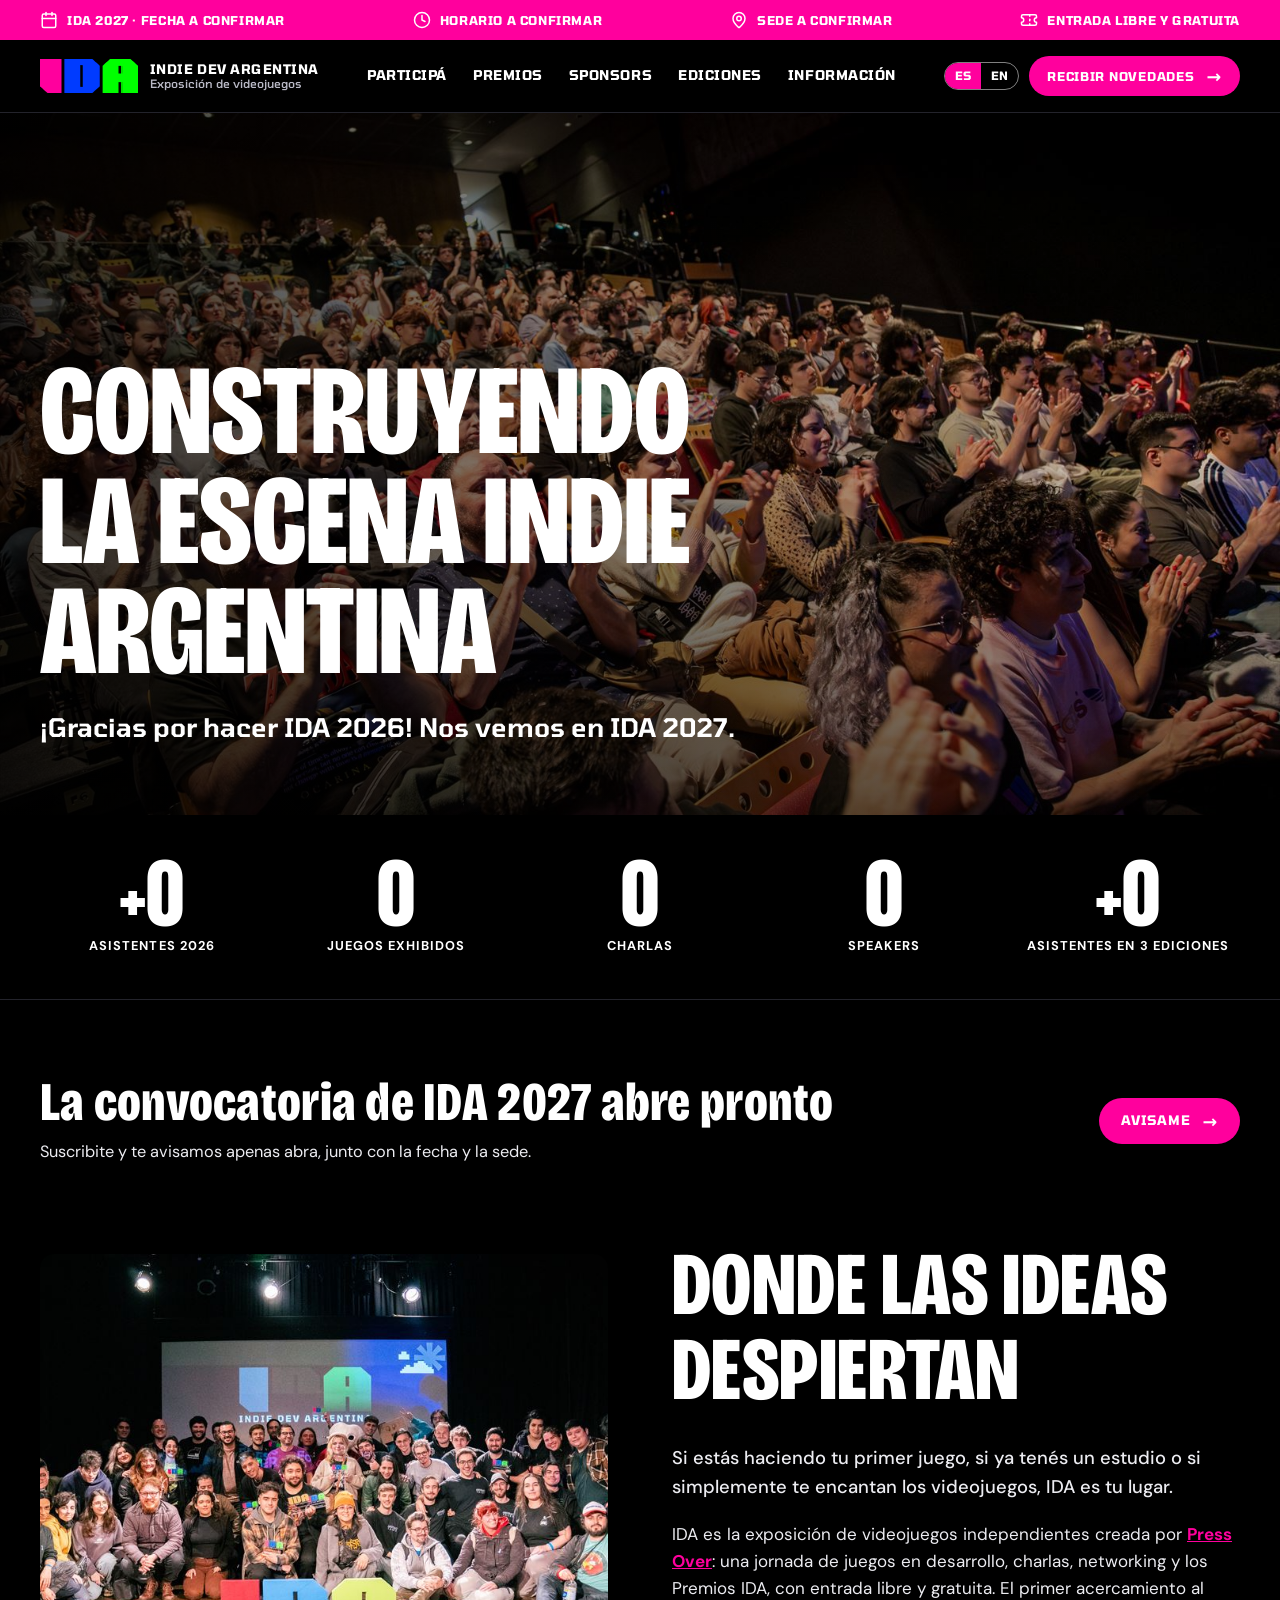
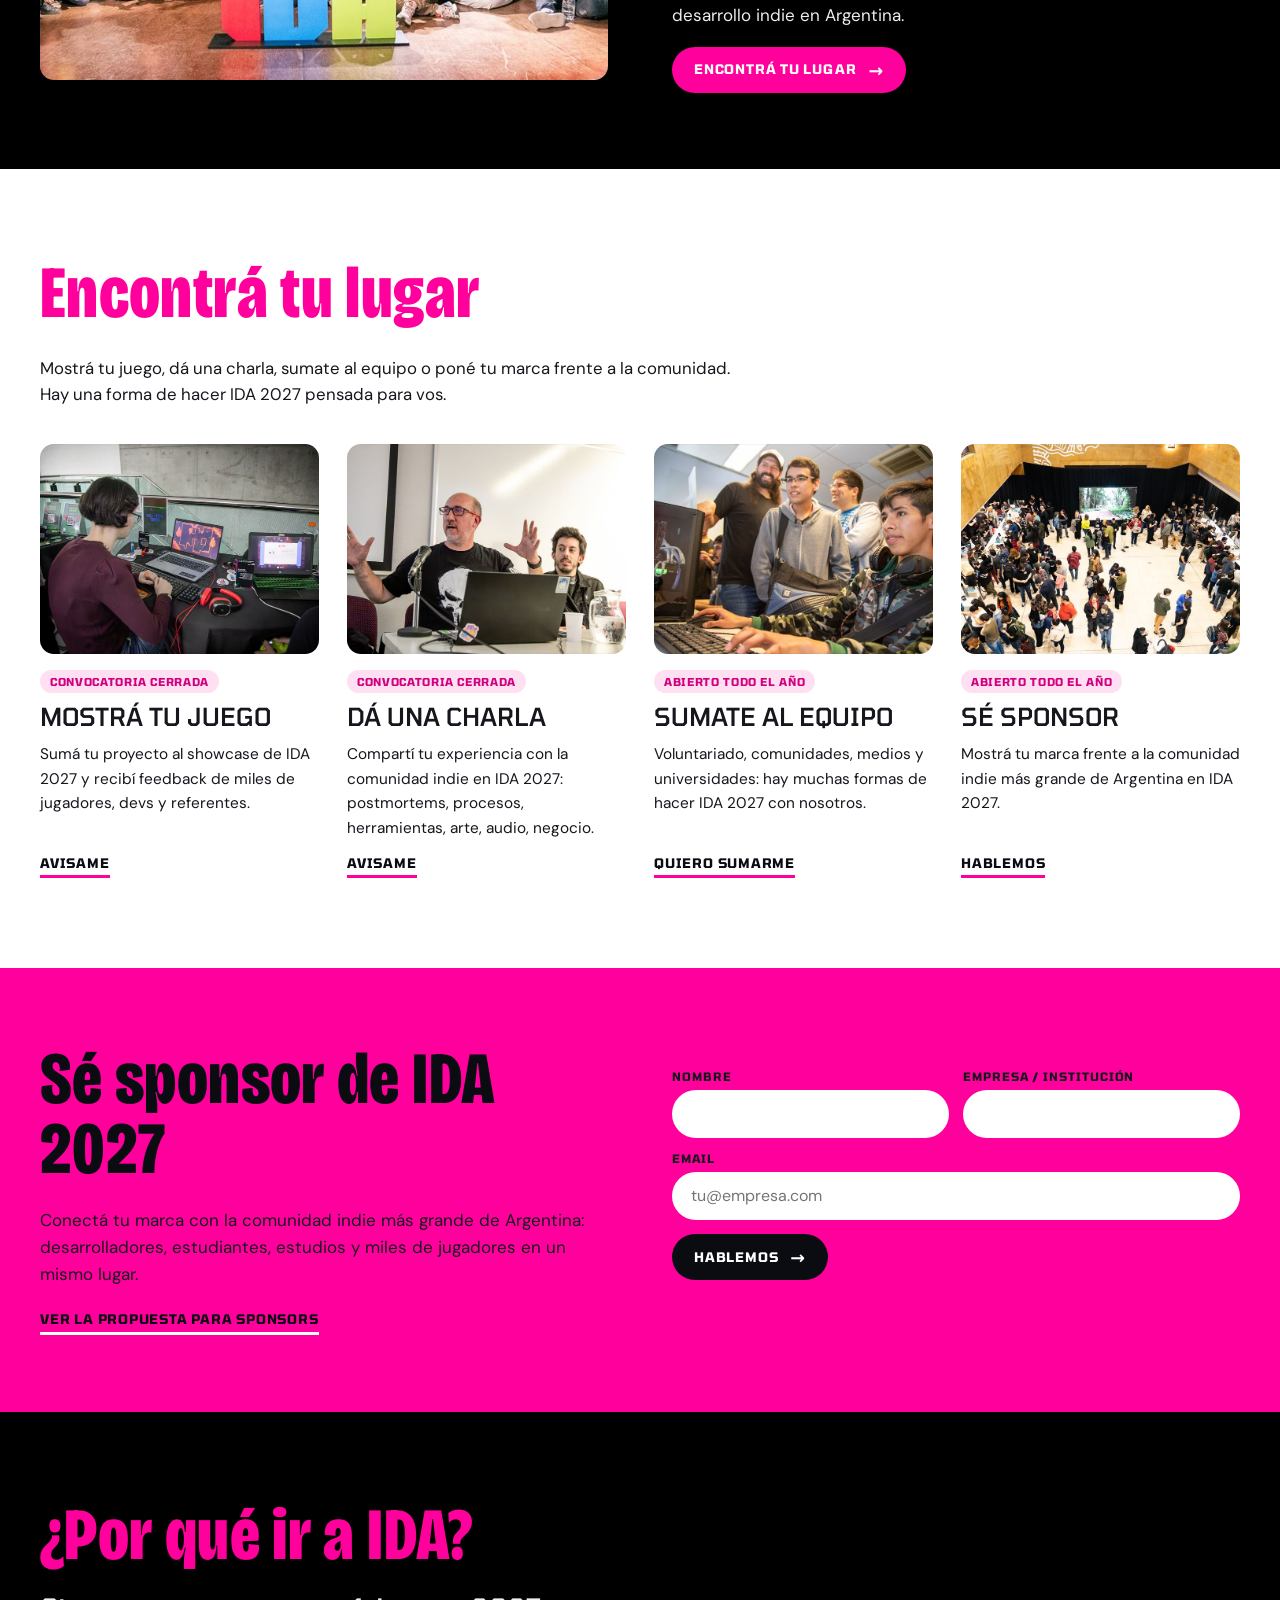
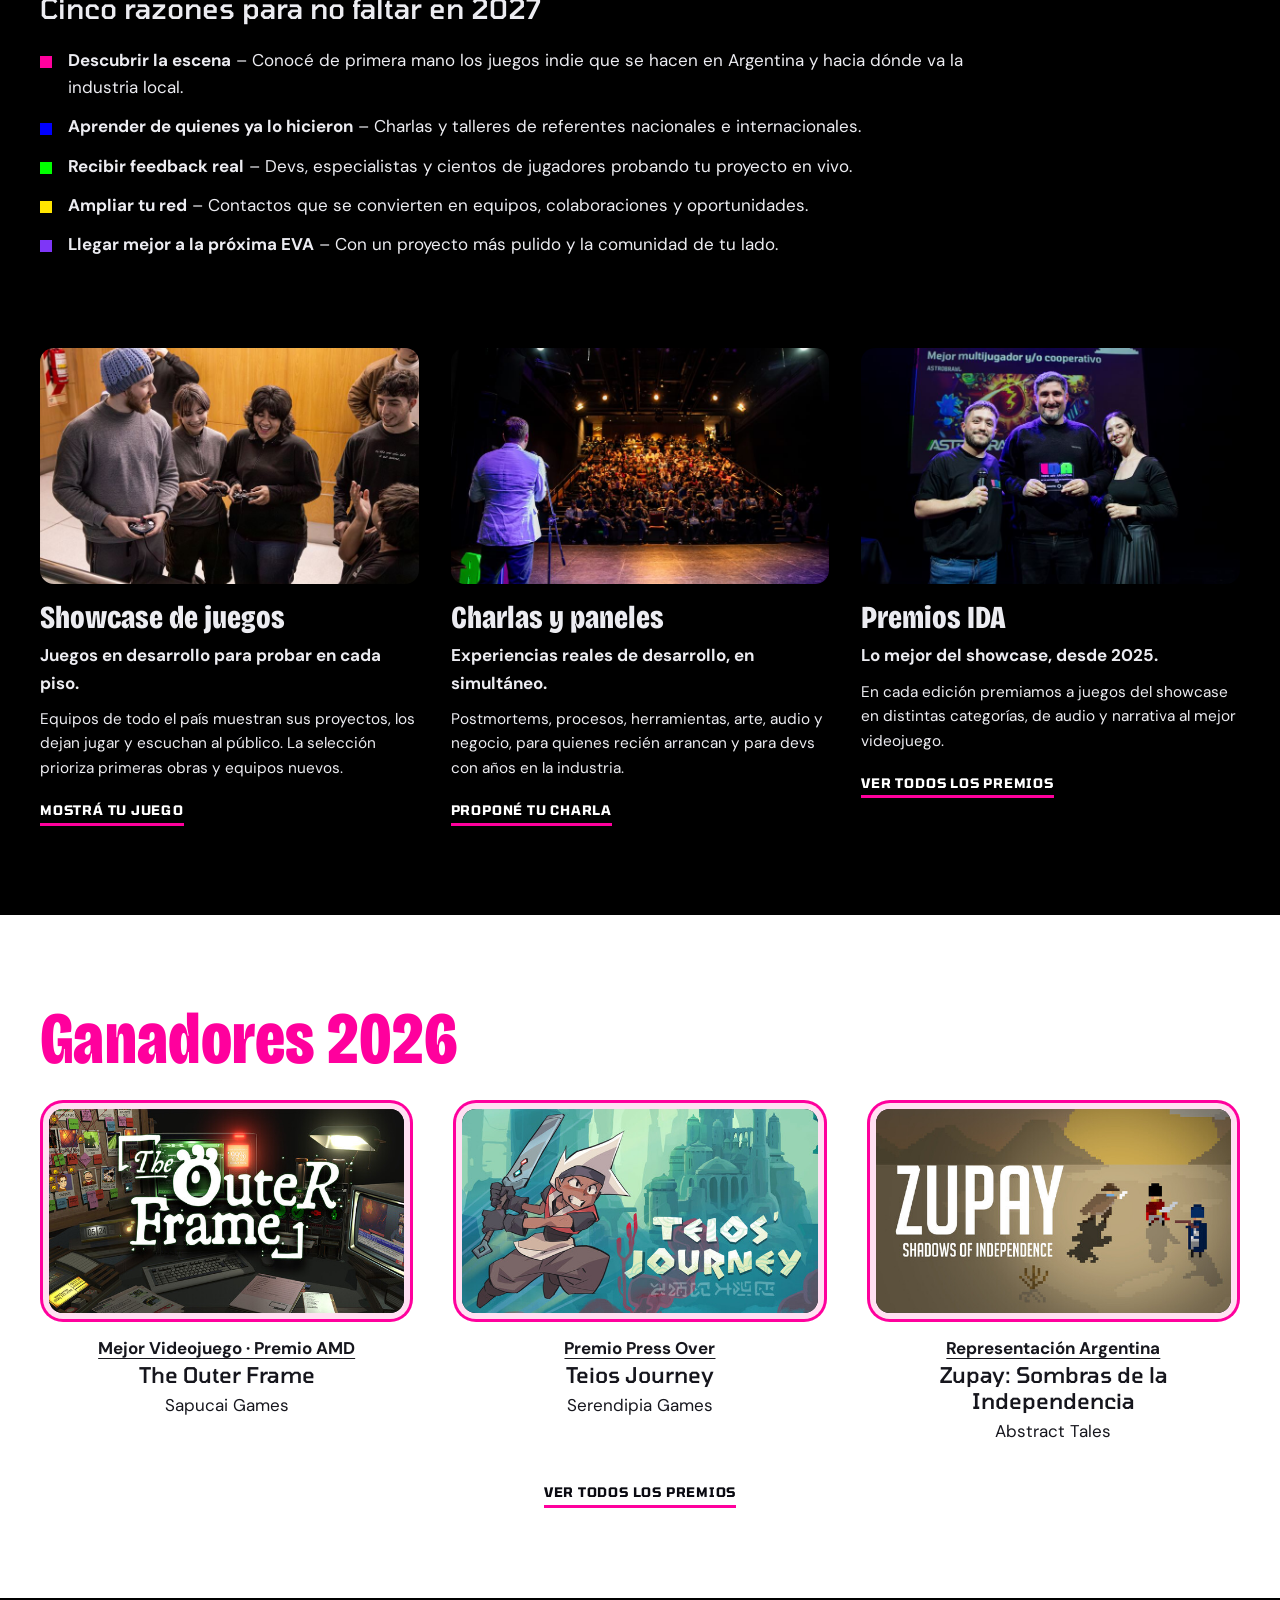
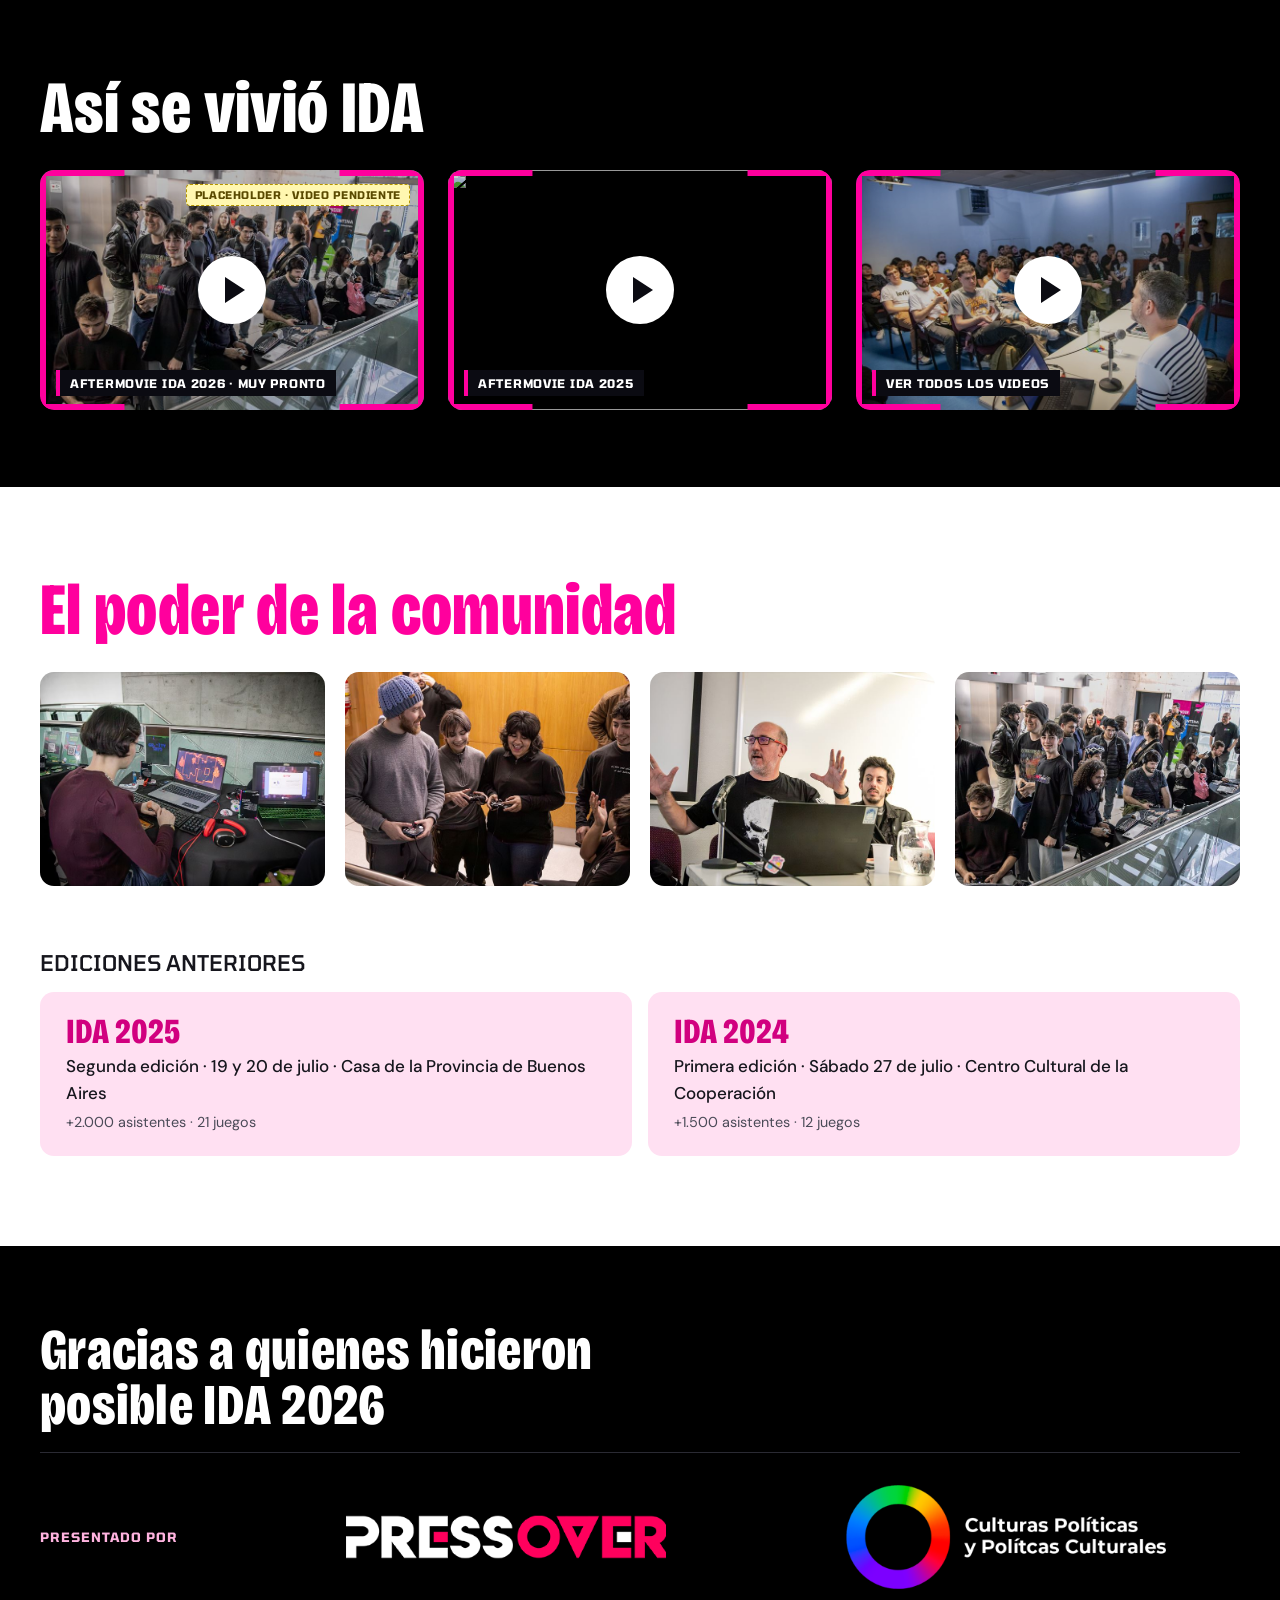
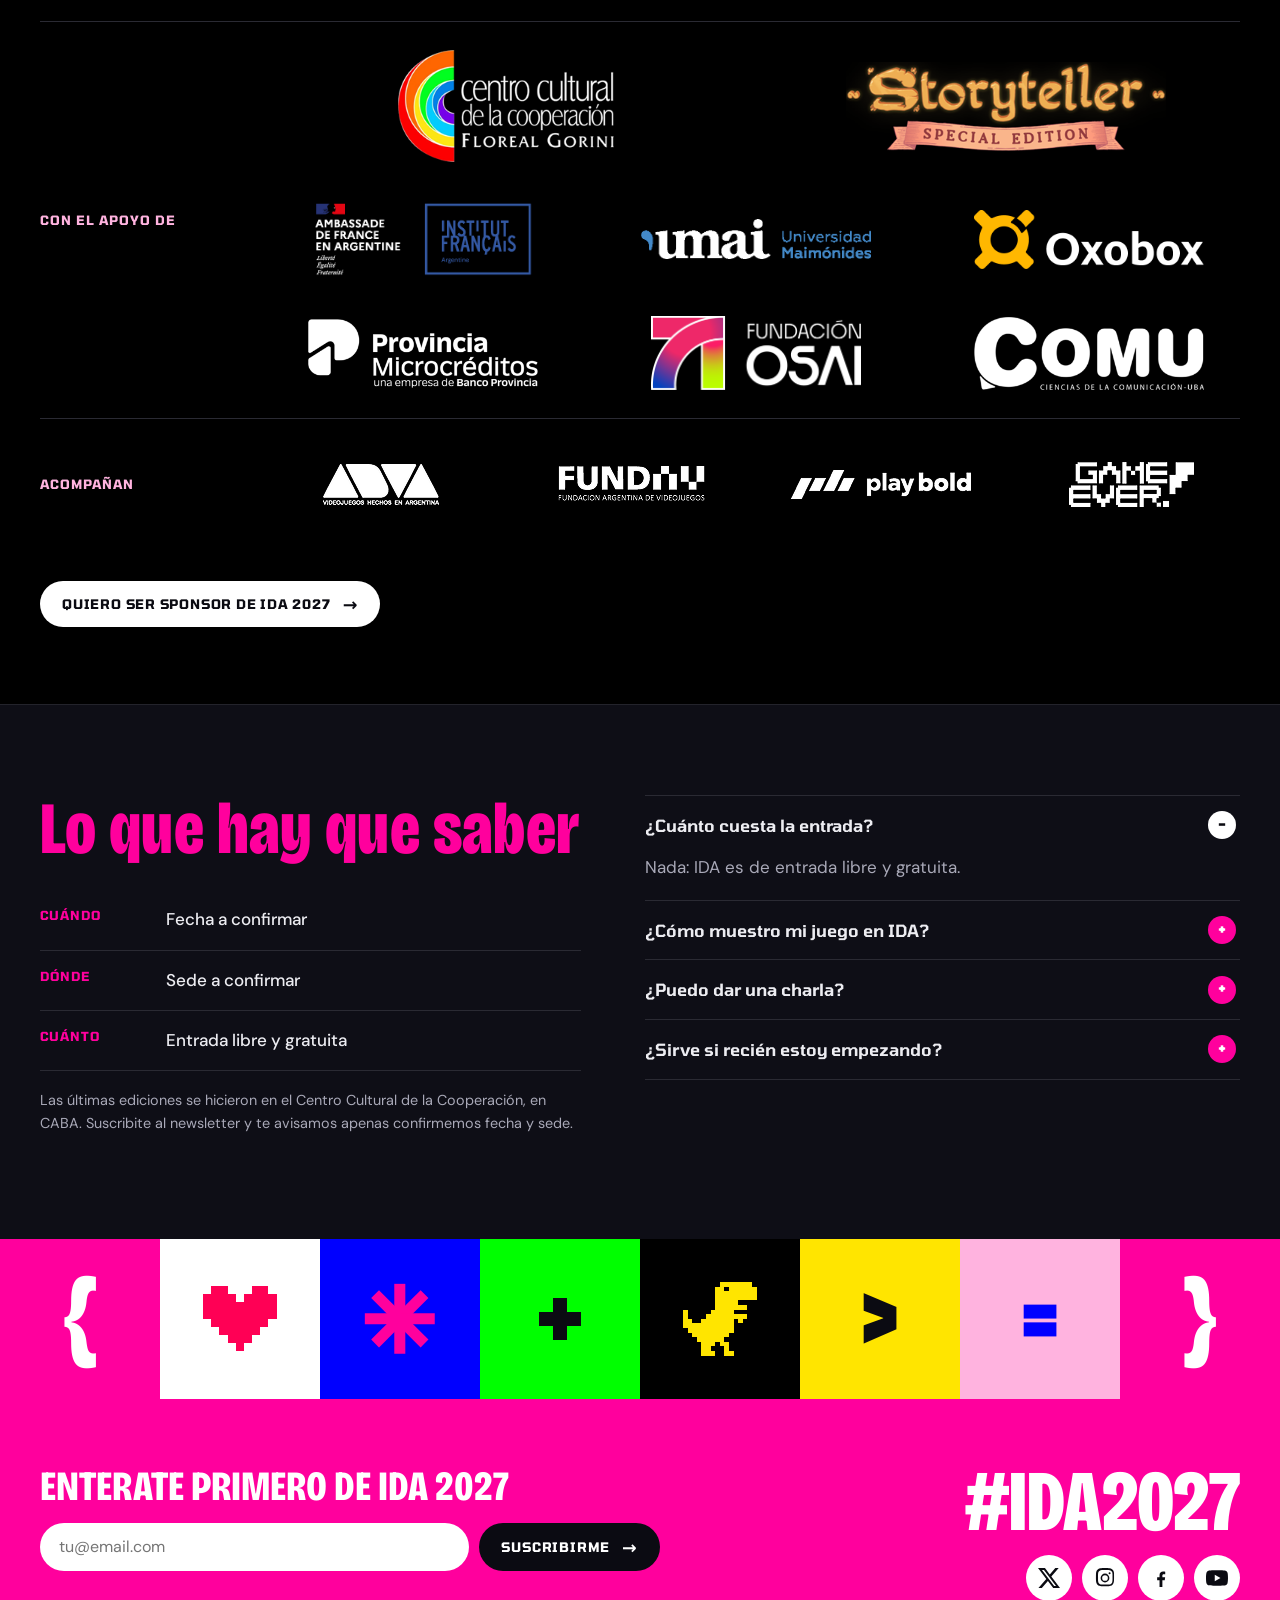
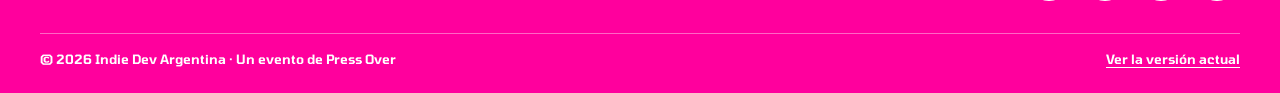
==== v2/index.html @ 5bdff00e "Vista previa de la web de IDA (dist/) para GitHub Pages Co-Authored-By: Claude Opus 5.5 <noreply@ant" ====
<!doctype html>
<html lang="es-AR">
<head>
  <meta charset="utf-8">
  <meta name="viewport" content="width=device-width, initial-scale=1">
  <title>IDA · Indie Dev Argentina · Versión 2</title>
  <meta name="robots" content="noindex">
  <meta name="theme-color" content="#ff009d">
  <link rel="icon" href="../img/logos/ida.png">
  <link rel="preconnect" href="https://fonts.googleapis.com">
  <link rel="preconnect" href="https://fonts.gstatic.com" crossorigin>
  <link href="https://fonts.googleapis.com/css2?family=Bricolage+Grotesque:opsz,wdth,wght@12..96,75..100,700..800&family=Anton&family=Tomorrow:wght@500;600;700&family=DM+Sans:ital,opsz,wght@0,9..40,400;0,9..40,500;0,9..40,700;1,9..40,400&display=swap" rel="stylesheet">
  <link rel="stylesheet" href="v2.css">
</head>
<body data-title-es="IDA · Indie Dev Argentina · Versión 2" data-title-en="IDA · Indie Dev Argentina · Version 2">

<a class="skip" href="#main" data-i18n="skip">Saltar al contenido</a>

<!-- ============ BARRA DE INFO (magenta, como la web original) + MARCA Y NAV (negra) ============ -->
<header class="masthead">
  <div class="infobar">
    <div class="wrap infobar__in" data-render="infobar"></div>
  </div>
  <div class="navbar">
    <div class="wrap navbar__in">
      <a class="brand" href="index.html" aria-label="IDA, inicio">
        <img src="../img/logos/ida.png" alt="IDA" width="95" height="33">
        <span>Indie Dev Argentina<small data-i18n="brand.sub">Exposición de videojuegos</small></span>
      </a>
      <nav class="nav" id="nav" aria-label="Principal">
        <a href="#participa" data-i18n="nav.participa">Participá</a>
        <a href="#premios" data-i18n="nav.premios">Premios</a>
        <a href="#sponsors" data-i18n="nav.sponsors">Sponsors</a>
        <a href="../ediciones.html" data-i18n="nav.ediciones">Ediciones</a>
        <a href="#info" data-i18n="nav.info">Información</a>
      </nav>
      <div class="navbar__tools">
        <div class="lang" role="group" aria-label="Idioma"><button type="button" data-lang="es">ES</button><button type="button" data-lang="en">EN</button></div>
        <a class="pill hide-sm" href="#newsletter" data-i18n="nav.news">Recibir novedades</a>
        <button class="burger" type="button" aria-expanded="false" aria-controls="nav" data-i18n-attr="aria-label:nav.menu" aria-label="Menú"><span></span></button>
      </div>
    </div>
  </div>
</header>

<main id="main">

  <!-- ============ HERO: foto a sangre + titular gigante ============ -->
  <section class="hero" id="inicio">
    <img class="hero__bg" src="../img/photos/g26-01.jpg" srcset="../img/photos/g26-01-800.jpg 800w, ../img/photos/g26-01.jpg 1600w" sizes="100vw" alt="" fetchpriority="high">
    <div class="wrap hero__in">
      <h1 data-i18n="hero.title">Construyendo<br>la escena indie<br>argentina</h1>
      <p class="hero__date" data-i18n="hero.thanks">¡Gracias por hacer IDA <span data-render="year"></span>! Nos vemos en IDA <span data-render="nextYear"></span>.</p>
    </div>
  </section>

  <!-- ============ NÚMEROS (banda azul) ============ -->
  <section class="statband" aria-label="IDA en números" data-i18n-attr="aria-label:stats.label">
    <div class="wrap" data-render="stats"></div>
  </section>

  <!-- ============ ANUNCIO (banda rosa) ============ -->
  <section class="band dark">
    <div class="wrap announce" data-render="announce"></div>
  </section>

  <!-- ============ DONDE LAS IDEAS DESPIERTAN ============ -->
  <section class="band dark band--flush" id="acerca">
    <div class="wrap split">
      <img class="split__img" src="../img/photos/group-960.jpg" srcset="../img/photos/group-960.jpg 960w, ../img/photos/group.jpg 1920w" sizes="(max-width: 860px) 100vw, 45vw" alt="Foto grupal de la comunidad de IDA sobre el escenario, con las letras gigantes de IDA" data-i18n-attr="alt:about.alt" loading="lazy" width="960" height="538">
      <div>
        <h2 class="display display--ink" data-i18n="about.title">Donde las ideas despiertan</h2>
        <p class="lead" data-i18n="about.lead">Si estás haciendo tu primer juego, si ya tenés un estudio o si simplemente te encantan los videojuegos, IDA es tu lugar.</p>
        <p data-i18n="about.text">IDA es la exposición de videojuegos independientes creada por <a href="https://pressover.news/" target="_blank" rel="noopener">Press Over</a>: una jornada de juegos en desarrollo, charlas, networking y los Premios IDA, con entrada libre y gratuita. El primer acercamiento al desarrollo indie en Argentina.</p>
        <a class="pill" href="#participa" data-i18n="about.cta">Encontrá tu lugar</a>
      </div>
    </div>
  </section>

  <!-- ============ ENCONTRÁ TU LUGAR (4 caminos) ============ -->
  <section class="section" id="participa">
    <div class="wrap">
      <h2 class="display" data-i18n="paths.title">Encontrá tu lugar</h2>
      <p class="intro" data-i18n="paths.lead">Mostrá tu juego, dá una charla, sumate al equipo o poné tu marca frente a la comunidad. Hay una forma de hacer IDA <span data-render="nextYear"></span> pensada para vos.</p>
      <div data-render="paths"></div>
    </div>
  </section>

  <!-- ============ CTA SPONSOR (banda rosa con form) ============ -->
  <section class="band band--mag" id="ser-sponsor">
    <div class="wrap cta-band">
      <div>
        <h2 class="display display--ink" data-i18n="sp.cta.title">Sé sponsor de IDA <span data-render="nextYear"></span></h2>
        <p data-i18n="sp.cta.text">Conectá tu marca con la comunidad indie más grande de Argentina: desarrolladores, estudiantes, estudios y miles de jugadores en un mismo lugar.</p>
        <a class="u-link" href="../sponsors.html" data-i18n="sp.cta.more">Ver la propuesta para sponsors</a>
      </div>
      <form class="form" data-form="sponsor" novalidate>
        <input class="hp" type="text" name="_gotcha" tabindex="-1" autocomplete="off" aria-hidden="true">
        <div class="form-row">
          <div class="field"><label for="sp-name" data-i18n="f.name">Nombre</label><input class="input" id="sp-name" name="nombre" required autocomplete="name"></div>
          <div class="field"><label for="sp-company" data-i18n="f.company">Empresa / institución</label><input class="input" id="sp-company" name="empresa" required autocomplete="organization"></div>
        </div>
        <div class="field"><label for="sp-email">Email</label><input class="input" id="sp-email" type="email" name="email" required autocomplete="email" placeholder="tu@empresa.com"></div>
        <button class="pill pill--dark" type="submit" data-i18n="sp.cta.btn">Hablemos</button>
        <p class="form-status" role="status"></p>
      </form>
    </div>
  </section>

  <!-- ============ POR QUÉ IR (lista, como "Topics") ============ -->
  <section class="section dark">
    <div class="wrap">
      <h2 class="display" data-i18n="why.title">¿Por qué ir a IDA?</h2>
      <p class="sub" data-i18n="why.sub">Cinco razones para no faltar en <span data-render="nextYear"></span></p>
      <ul class="topics">
        <li data-i18n="why.1"><b>Descubrir la escena</b> – Conocé de primera mano los juegos indie que se hacen en Argentina y hacia dónde va la industria local.</li>
        <li data-i18n="why.2"><b>Aprender de quienes ya lo hicieron</b> – Charlas y talleres de referentes nacionales e internacionales.</li>
        <li data-i18n="why.3"><b>Recibir feedback real</b> – Devs, especialistas y cientos de jugadores probando tu proyecto en vivo.</li>
        <li data-i18n="why.4"><b>Ampliar tu red</b> – Contactos que se convierten en equipos, colaboraciones y oportunidades.</li>
        <li data-i18n="why.5"><b>Llegar mejor a la próxima EVA</b> – Con un proyecto más pulido y la comunidad de tu lado.</li>
      </ul>
    </div>
  </section>

  <!-- ============ LA EXPERIENCIA (3 columnas) ============ -->
  <section class="section section--top0 dark">
    <div class="wrap features">
      <article class="feature">
        <img src="../img/photos/g26-03-800.jpg" alt="" loading="lazy" width="800" height="533">
        <h3 data-i18n="ft.1.title">Showcase de juegos</h3>
        <p class="feature__sub" data-i18n="ft.1.sub">Juegos en desarrollo para probar en cada piso.</p>
        <p data-i18n="ft.1.text">Equipos de todo el país muestran sus proyectos, los dejan jugar y escuchan al público. La selección prioriza primeras obras y equipos nuevos.</p>
        <a class="u-link" href="#participa" data-i18n="ft.1.cta">Mostrá tu juego</a>
      </article>
      <article class="feature">
        <img src="../img/photos/g26-06-800.jpg" alt="" loading="lazy" width="800" height="533">
        <h3 data-i18n="ft.2.title">Charlas y paneles</h3>
        <p class="feature__sub" data-i18n="ft.2.sub">Experiencias reales de desarrollo, en simultáneo.</p>
        <p data-i18n="ft.2.text">Postmortems, procesos, herramientas, arte, audio y negocio, para quienes recién arrancan y para devs con años en la industria.</p>
        <a class="u-link" href="#participa" data-i18n="ft.2.cta">Proponé tu charla</a>
      </article>
      <article class="feature">
        <img src="../img/photos/g26-07-800.jpg" alt="" loading="lazy" width="800" height="533">
        <h3 data-i18n="ft.3.title">Premios IDA</h3>
        <p class="feature__sub" data-i18n="ft.3.sub">Lo mejor del showcase, desde 2025.</p>
        <p data-i18n="ft.3.text">En cada edición premiamos a juegos del showcase en distintas categorías, de audio y narrativa al mejor videojuego.</p>
        <a class="u-link" href="../premios.html" data-i18n="ft.3.cta">Ver todos los premios</a>
      </article>
    </div>
  </section>

  <!-- ============ GANADORES (círculos, como "Festival Speakers") ============ -->
  <section class="section" id="premios">
    <div class="wrap">
      <h2 class="display" data-i18n="aw.title">Ganadores <span data-render="year"></span></h2>
      <div data-render="winners"></div>
    </div>
  </section>

  <!-- ============ VIDEOS (banda rosa, como "Why Attend?") ============ -->
  <section class="band dark" id="videos">
    <div class="wrap">
      <h2 class="display display--ink" data-i18n="vid.title">Así se vivió IDA</h2>
      <div data-render="videos"></div>
    </div>
  </section>

  <!-- ============ COMUNIDAD (4 fotos) ============ -->
  <section class="section" id="comunidad">
    <div class="wrap">
      <h2 class="display" data-i18n="com.title">El poder de la comunidad</h2>
      <div data-render="photos"></div>
      <div class="past" data-render="past"></div>
    </div>
  </section>

  <!-- ============ SPONSORS (banda negra) ============ -->
  <section class="band band--dark dark" id="sponsors">
    <div class="wrap">
      <h2 class="display display--white" data-i18n="sp.title">Gracias a quienes hicieron posible IDA <span data-render="year"></span></h2>
      <div data-render="partners"></div>
    </div>
  </section>

  <!-- ============ INFO + FAQ ============ -->
  <section class="section dark dark--ink" id="info">
    <div class="wrap info">
      <div>
        <h2 class="display" data-i18n="info.title">Lo que hay que saber</h2>
        <div data-render="info"></div>
      </div>
      <div class="faq">
        <details open>
          <summary data-i18n="faq.1.q">¿Cuánto cuesta la entrada?</summary>
          <p data-i18n="faq.1.a">Nada: IDA es de entrada libre y gratuita.</p>
        </details>
        <details>
          <summary data-i18n="faq.2.q">¿Cómo muestro mi juego en IDA?</summary>
          <p data-i18n="faq.2.a">Con la convocatoria que abrimos antes de cada edición. En la última pedimos una demo jugable, que el equipo traiga su propia notebook y que al menos dos integrantes estén presentes toda la jornada.</p>
        </details>
        <details>
          <summary data-i18n="faq.3.q">¿Puedo dar una charla?</summary>
          <p data-i18n="faq.3.a">¡Sí! Suscribite al newsletter y te avisamos cuando abra la convocatoria de charlas.</p>
        </details>
        <details>
          <summary data-i18n="faq.4.q">¿Sirve si recién estoy empezando?</summary>
          <p data-i18n="faq.4.a">Para eso existe IDA: es un primer acercamiento al desarrollo indie, con charlas para quienes recién arrancan, devs con experiencia y público general.</p>
        </details>
      </div>
    </div>
  </section>

</main>

<!-- ============ FOOTER: mosaico de bloques + hashtag ============ -->
<footer class="foot">
  <div class="tiles" aria-hidden="true">
    <span class="t t--mag">{</span>
    <span class="t t--white"><svg class="px" viewBox="0 0 9 8"><path fill="#ff0055" d="M1 0h2v1H1zM6 0h2v1H6zM0 1h4v1H0zM5 1h4v1H5zM0 2h9v2H0zM1 4h7v1H1zM2 5h5v1H2zM3 6h3v1H3zM4 7h1v1H4z"/></svg></span>
    <span class="t t--blue"><svg viewBox="0 0 24 24"><g fill="#ff009d"><path id="spoke" d="M10.2 .6h3.6v22.8h-3.6z"/><use href="#spoke" transform="rotate(45 12 12)"/><use href="#spoke" transform="rotate(90 12 12)"/><use href="#spoke" transform="rotate(135 12 12)"/></g></svg></span>
    <span class="t t--green"><svg class="px t__sm" viewBox="0 0 3 3"><path fill="#0b0b12" d="M1 0h1v1h1v1H2v1H1V2H0V1h1z"/></svg></span>
    <span class="t t--black"><svg class="px" viewBox="0 0 16 16"><path fill="#ffe500" d="M8 0h7v1H8zM7 1h2v1H7zM10 1h6v1h-6zM7 2h9v2H7zM7 4h5v1H7zM7 5h7v1H7zM0 6h1v3H0zM6 6h5v1H6zM5 7h9v1H5zM1 8h1v1H1zM4 8h7v1H4zM12 8h1v1h-1zM0 9h11v1H0zM1 10h10v1H1zM2 11h8v1H2zM3 12h6v1H3zM4 13h3v1H4zM8 13h2v1H8zM4 14h2v1H4zM9 14h1v1H9zM4 15h3v1H4zM9 15h2v1H9z"/></svg></span>
    <span class="t t--yellow">&gt;</span>
    <span class="t t--pink">=</span>
    <span class="t t--mag">}</span>
  </div>
  <div class="wrap foot__in">
    <div class="foot__news" id="newsletter">
      <h2 data-i18n="foot.news">Enterate primero de IDA <span data-render="nextYear"></span></h2>
      <form class="form" data-form="newsletter" novalidate>
        <div class="form-inline"><label class="sr-only" for="nl-email">Email</label><input class="input" id="nl-email" type="email" name="email" required placeholder="tu@email.com" autocomplete="email">
        <button class="pill pill--dark" type="submit" data-i18n="foot.news.btn">Suscribirme</button></div>
        <p class="form-status" role="status"></p>
      </form>
    </div>
    <div class="foot__tag">
      <p class="hashtag">#IDA<span data-render="nextYear"></span></p>
      <div data-render="socials"></div>
    </div>
  </div>
  <div class="wrap foot__bottom">
    <span>© <span data-render="thisYear"></span> Indie Dev Argentina · <span data-i18n="foot.by">Un evento de Press Over</span></span>
    <a href="../index.html" data-i18n="foot.v1">Ver la versión actual</a>
  </div>
</footer>

<script src="../data/ediciones.js"></script>
<script src="../js/i18n.js"></script>
<script src="i18n.js"></script>
<script src="v2.js"></script>
</body>
</html>
---- v2/v2.css ----
/* ==========================================================================
   IDA · versión 2
   Estructura inspirada en gdconf.com: barra de marca a color, hero con foto a sangre
   y titular gigante, banda de números, bandas planas (mayormente negras, con blanco y magenta),
   botones píldora y footer con mosaico de bloques.
   Colores de IDA: magenta como color principal, azul para los números, negro para sponsors,
   rosa claro (derivado del magenta) para las bandas, verde y amarillo de acento.
   Titulares: Bricolage Grotesque condensada (la fuente de marca de IDA). Números: Anton. Botones y etiquetas: Tomorrow. Texto: DM Sans.
   ========================================================================== */

:root {
  --mag: #ff009d;
  --mag-ink: #d1007f;     /* magenta para texto chico sobre blanco */
  --pink: #ffe0f2;
  --pink-2: #ffb3df;
  --blue: #0000ff;
  --ink: #0b0b12;
  --black: #000;
  --green: #00ff00;
  --yellow: #ffe500;
  --violet: #7e36f7;
  --text: #16161d;
  --muted: #4a4a57;
  --line: #e4e4ea;

  --f-display: 'Bricolage Grotesque', system-ui, sans-serif;
  --f-num: 'Anton', 'Bricolage Grotesque', sans-serif;
  --f-head: 'Tomorrow', system-ui, sans-serif;
  --f-body: 'DM Sans', system-ui, sans-serif;

  --wrap: 1240px;
  --gutter: clamp(16px, 4vw, 40px);
  --brand-h: 40px;
  --nav-h: 72px;
  --radius: 14px;
}

*, *::before, *::after { box-sizing: border-box; }
html { -webkit-text-size-adjust: 100%; }
body { margin: 0; background: #fff; color: var(--text); font: 400 17px/1.6 var(--f-body); -webkit-font-smoothing: antialiased; overflow-x: hidden; }
img { max-width: 100%; height: auto; display: block; }
a { color: inherit; }
h1, h2, h3 { margin: 0; line-height: 1.1; }
p { margin: 0 0 1em; }
ul, dl, dd { margin: 0; padding: 0; list-style: none; }
button, input { font: inherit; color: inherit; }
:focus-visible { outline: 3px solid var(--blue); outline-offset: 3px; }
.sr-only { position: absolute; width: 1px; height: 1px; overflow: hidden; clip: rect(0 0 0 0); white-space: nowrap; }
.hp { position: absolute; left: -9999px; }
[id] { scroll-margin-top: calc(var(--nav-h) + 12px); }
.skip { position: absolute; left: 12px; top: -60px; z-index: 100; background: #fff; color: #000; padding: 10px 16px; border-radius: 999px; font: 700 .85rem var(--f-head); }
.skip:focus { top: 12px; }

.wrap { width: 100%; max-width: calc(var(--wrap) + var(--gutter) * 2); margin: 0 auto; padding: 0 var(--gutter); }
.section { padding: clamp(56px, 7vw, 96px) 0; }
.section--top0 { padding-top: 0; }
.section--line { border-top: 1px solid var(--line); }
.band { padding: clamp(48px, 6vw, 80px) 0; }
.band--flush { padding-top: 0; }
.band--pink { background: var(--pink); }
.band--mag { background: var(--mag); }
.band--mag .u-link { border-bottom-color: #fff; }
.band--mag .u-link:hover { color: #fff; }
.band--mag .input { border-color: transparent; }
.band--dark { background: var(--black); color: #fff; }
/* Secciones oscuras: negro (y "ink" para alternar); dos oscuras seguidas se separan con una línea */
.dark { background: var(--black); color: #ececf1; --muted: #a9a9b8; --line: #2a2a33; }
.dark--ink { background: #0e0e16; }
.statband + .dark, .dark + .dark:not(.band--flush):not(.section--top0) { border-top: 1px solid #23232b; }
.dark .display--ink { color: #fff; }
.dark .u-link { color: #fff; }
.dark .u-link:hover { color: var(--mag); }
.dark .split a:not(.pill) { color: var(--mag); }
.dark .facts dt { color: var(--mag); }
.dark .faq details[open] summary::after { background: #fff; color: var(--ink); }
.dark .winner__pic { box-shadow: 0 0 0 3px var(--mag); }

/* ---------- Tipografía display ---------- */
.display { font: 800 condensed clamp(2.6rem, 6vw, 4.6rem)/.95 var(--f-display); color: var(--mag); letter-spacing: .005em; margin-bottom: .35em; }
.display--ink { color: var(--ink); }
.display--white { color: #fff; }
.intro { max-width: 60ch; font-size: 1.05rem; margin-bottom: 36px; }
.sub { font: 500 clamp(1.3rem, 2.2vw, 1.75rem)/1.2 var(--f-head); margin: -.2em 0 22px; }
.lead { font-size: 1.15rem; font-weight: 500; }
.note { font-size: .9rem; color: var(--muted); margin-top: 18px; }

/* ---------- Botones píldora y links subrayados ---------- */
.pill {
  display: inline-flex; align-items: center; gap: 12px; padding: 12px 22px; min-height: 46px;
  border: 0; border-radius: 999px; background: var(--mag); color: #fff; cursor: pointer;
  font: 700 .82rem/1 var(--f-head); text-transform: uppercase; letter-spacing: .06em; text-decoration: none; white-space: nowrap;
  transition: transform .15s, background-color .15s;
}
.pill::after { content: '→'; font-size: 1.1rem; line-height: 0; transition: transform .15s; }
.pill:hover { background: var(--mag-ink); }
.pill:hover::after { transform: translateX(4px); }
.pill--white { background: #fff; color: var(--ink); }
.pill--white:hover { background: var(--yellow); }
.pill--dark { background: var(--ink); color: #fff; }
.pill--dark:hover { background: var(--blue); }
.u-link {
  display: inline-block; font: 700 .82rem/1.2 var(--f-head); text-transform: uppercase; letter-spacing: .06em;
  text-decoration: none; padding-bottom: 4px; border-bottom: 3px solid var(--mag); color: var(--ink);
}
.u-link:hover { color: var(--mag-ink); }
.band--dark .u-link { color: #fff; }
.ph { display: inline-block; padding: 2px 8px; border: 1px dashed #b39500; background: #fff7b0; color: #5a4a00; font: 700 .66rem/1.5 var(--f-head); text-transform: uppercase; letter-spacing: .06em; border-radius: 4px; }

/* ---------- Barra de info (magenta) + marca y nav (negra) ---------- */
.masthead { position: sticky; top: calc(-1 * var(--brand-h)); z-index: 50; color: #fff; }
.infobar { background: var(--mag); }
.infobar__in { height: var(--brand-h); display: flex; align-items: center; justify-content: space-between; gap: 24px; overflow: hidden; font: 700 .76rem/1.2 var(--f-head); text-transform: uppercase; letter-spacing: .05em; white-space: nowrap; }
.infobar__in > span { display: inline-flex; align-items: center; gap: 9px; min-width: 0; }
.infobar svg { width: 18px; height: 18px; flex: none; fill: none; stroke: currentColor; stroke-width: 2; stroke-linecap: round; stroke-linejoin: round; }
.infobar a { text-decoration: none; }
.infobar a:hover { text-decoration: underline; }
.navbar { background: var(--black); border-bottom: 1px solid #23232b; }
.navbar__in { height: var(--nav-h); display: flex; align-items: center; justify-content: space-between; gap: 20px; }
.brand { display: flex; align-items: center; gap: 12px; text-decoration: none; flex: none; }
.brand img { height: 34px; width: auto; image-rendering: pixelated; }
.brand span { font: 700 .82rem/1.15 var(--f-head); text-transform: uppercase; letter-spacing: .04em; }
.brand small { display: block; font: 500 .72rem/1.2 var(--f-head); text-transform: none; letter-spacing: 0; color: #b9b9c6; }
.nav { display: flex; align-items: center; gap: 2px; }
.nav a { padding: 9px 12px; font: 700 .84rem/1 var(--f-head); text-transform: uppercase; letter-spacing: .04em; text-decoration: none; border-radius: 999px; }
.nav a:hover { color: var(--mag); }
.navbar__tools { display: flex; align-items: center; gap: 10px; }
.navbar__tools .pill { min-height: 40px; padding: 10px 18px; font-size: .76rem; }
.lang { display: flex; border: 1px solid rgba(255, 255, 255, .5); border-radius: 999px; overflow: hidden; }
.lang button { background: none; border: 0; padding: 7px 10px; font: 700 .72rem/1 var(--f-head); cursor: pointer; color: #fff; }
.lang button[aria-pressed="true"] { background: var(--mag); color: #fff; }
.burger { display: none; width: 44px; height: 44px; border: 0; background: none; cursor: pointer; padding: 0; position: relative; color: #fff; }
.burger span, .burger::before, .burger::after { content: ''; position: absolute; left: 11px; right: 11px; height: 2px; background: currentColor; transition: transform .2s, opacity .2s; }
.burger span { top: 21px; } .burger::before { top: 14px; } .burger::after { top: 28px; }
.menu-open .burger span { opacity: 0; }
.menu-open .burger::before { transform: translateY(7px) rotate(45deg); }
.menu-open .burger::after { transform: translateY(-7px) rotate(-45deg); }

/* ---------- Hero ---------- */
.hero { position: relative; min-height: min(78vh, 720px); display: flex; align-items: flex-end; color: #fff; overflow: hidden; background: #000; }
.hero__bg { position: absolute; inset: 0; width: 100%; height: 100%; object-fit: cover; }
.hero::after { content: ''; position: absolute; inset: 0; background: linear-gradient(90deg, rgba(0, 0, 0, .78) 0%, rgba(0, 0, 0, .35) 60%, rgba(0, 0, 0, .1) 100%), linear-gradient(0deg, rgba(0, 0, 0, .5), transparent 50%); }
.hero__in { position: relative; z-index: 1; padding-top: 80px; padding-bottom: clamp(40px, 6vw, 72px); }
.hero h1 { font: 800 condensed clamp(2.6rem, 10vw, 8.6rem)/.86 var(--f-display); text-transform: uppercase; margin-bottom: 24px; }
.hero__date { font: 600 clamp(1.15rem, 2.2vw, 1.6rem)/1.3 var(--f-head); margin: 0; }

/* ---------- Números ---------- */
.statband { background: var(--black); color: #fff; padding: clamp(28px, 4vw, 44px) 0; }
.stats { display: grid; grid-template-columns: repeat(5, minmax(0, 1fr)); gap: 20px; text-align: center; }
.stat b { display: block; font: 400 clamp(2.8rem, 6vw, 4.8rem)/.9 var(--f-num); letter-spacing: .01em; font-variant-numeric: tabular-nums; }
.stat span { display: block; margin-top: 10px; font: 700 .8rem/1.3 var(--f-body); text-transform: uppercase; letter-spacing: .08em; }

/* ---------- Anuncio ---------- */
.announce { display: flex; align-items: center; justify-content: space-between; gap: 20px 40px; flex-wrap: wrap; }
.announce .display { font-size: clamp(2.1rem, 4.4vw, 3.4rem); margin-bottom: .2em; }
.announce p { margin: 0; font-size: 1.02rem; }

/* ---------- Imagen + texto ---------- */
.split { display: grid; grid-template-columns: minmax(0, 1fr) minmax(0, 1fr); gap: clamp(28px, 5vw, 64px); align-items: center; }
.split__img { border-radius: var(--radius); width: 100%; aspect-ratio: 4 / 3; object-fit: cover; }
.split .display { font-size: clamp(3rem, 7vw, 5.6rem); text-transform: uppercase; }
.split a:not(.pill) { color: var(--mag-ink); font-weight: 700; }

/* ---------- 4 caminos ---------- */
.paths { display: grid; grid-template-columns: repeat(4, minmax(0, 1fr)); gap: 28px; }
.path { display: flex; flex-direction: column; align-items: flex-start; }
.path img { border-radius: var(--radius); aspect-ratio: 4 / 3; object-fit: cover; width: 100%; margin-bottom: 16px; }
.path h3 { font: 500 1.55rem/1.1 var(--f-head); text-transform: uppercase; margin: 10px 0 12px; }
.path p { font-size: .96rem; flex: 1; }
.chip { display: inline-block; padding: 4px 10px; border-radius: 999px; background: var(--pink); color: var(--mag-ink); font: 700 .68rem/1.4 var(--f-head); text-transform: uppercase; letter-spacing: .06em; }

/* ---------- Banda sponsor con form ---------- */
.cta-band { display: grid; grid-template-columns: minmax(0, 1fr) minmax(0, 1fr); gap: clamp(28px, 5vw, 64px); align-items: center; }
.cta-band .display { margin-bottom: .3em; }
.cta-band p { max-width: 52ch; }

/* ---------- Formularios ---------- */
.form { display: grid; gap: 14px; }
.form-row { display: grid; grid-template-columns: repeat(2, minmax(0, 1fr)); gap: 14px; }
.field { display: grid; gap: 6px; }
.field label { font: 700 .72rem/1.2 var(--f-head); text-transform: uppercase; letter-spacing: .08em; }
.input { width: 100%; min-height: 48px; padding: 11px 18px; background: #fff; border: 1px solid #d4c2cd; border-radius: 999px; color: var(--text); font: 400 1rem/1.4 var(--f-body); }
.input:focus { border-color: var(--mag); outline: none; box-shadow: 0 0 0 3px rgba(255, 0, 157, .25); }
.form .pill { justify-self: start; }
.form-inline { display: flex; gap: 10px; }
.form-inline .input { flex: 1; min-width: 0; }
.form-status { margin: 0; min-height: 1.2em; font: 700 .8rem/1.4 var(--f-head); }
.form-status.is-ok { color: #007a1f; } .form-status.is-err { color: var(--mag-ink); }

/* ---------- Lista de razones ---------- */
.topics { display: grid; gap: 12px; max-width: 80ch; }
.topics li { position: relative; padding-left: 28px; }
.topics li::before { content: ''; position: absolute; left: 0; top: .55em; width: 12px; height: 12px; background: var(--mag); }
.topics li:nth-child(2)::before { background: var(--blue); }
.topics li:nth-child(3)::before { background: var(--green); }
.topics li:nth-child(4)::before { background: var(--yellow); }
.topics li:nth-child(5)::before { background: var(--violet); }

/* ---------- 3 columnas ---------- */
.features { display: grid; grid-template-columns: repeat(3, minmax(0, 1fr)); gap: 32px; }
.feature img { border-radius: var(--radius); aspect-ratio: 16 / 10; object-fit: cover; width: 100%; margin-bottom: 18px; }
.feature h3 { font: 800 condensed 2rem/1 var(--f-display); margin-bottom: 8px; }
.feature__sub { font-weight: 700; margin-bottom: 10px; }
.feature p:not(.feature__sub) { font-size: .96rem; }

/* ---------- Ganadores: portada del juego ---------- */
.winners { display: grid; grid-template-columns: repeat(4, minmax(0, 1fr)); gap: 32px; text-align: center; }
.winners--3 { grid-template-columns: repeat(3, minmax(0, 1fr)); gap: 40px; }
.winner__pic { width: calc(100% - 18px); aspect-ratio: 616 / 353; margin: 9px auto 22px; border-radius: var(--radius); overflow: hidden; display: grid; place-items: center; background: var(--ink); box-shadow: 0 0 0 6px var(--pink), 0 0 0 9px var(--mag); }
.winner__pic img { width: 100%; height: 100%; object-fit: cover; }
.winner__pic img.is-ph { width: 56%; height: auto; image-rendering: pixelated; }
.winner h3 { font: 500 1.35rem/1.2 var(--f-head); margin-bottom: 4px; }
.winner__cat { font-weight: 700; text-decoration: underline; text-decoration-thickness: 1px; text-underline-offset: 4px; margin-bottom: 8px; }
.winner p { margin-bottom: 0; }
.winners__foot { display: flex; flex-wrap: wrap; align-items: center; justify-content: center; gap: 16px 28px; margin-top: 40px; }

/* ---------- Videos ---------- */
.vcards { display: grid; grid-template-columns: repeat(3, minmax(0, 1fr)); gap: 24px; }
.vcard { position: relative; display: block; aspect-ratio: 16 / 10; border-radius: var(--radius); overflow: hidden; border: 0; padding: 0; background: #000; color: #fff; text-decoration: none; cursor: pointer; width: 100%; }
.vcard img { position: absolute; inset: 0; width: 100%; height: 100%; object-fit: cover; opacity: .8; transition: opacity .2s, transform .3s; }
.vcard:hover img { opacity: .6; transform: scale(1.03); }
.vcard::before { content: ''; position: absolute; inset: 0; border: 6px solid var(--mag); border-radius: var(--radius); pointer-events: none; z-index: 1; clip-path: polygon(0 0, 22% 0, 22% 6px, 6px 6px, 6px calc(100% - 6px), 22% calc(100% - 6px), 22% 100%, 0 100%, 0 0, 100% 0, 100% 100%, 78% 100%, 78% calc(100% - 6px), calc(100% - 6px) calc(100% - 6px), calc(100% - 6px) 6px, 78% 6px, 78% 0); }
.vcard__play { position: absolute; left: 50%; top: 50%; width: 68px; height: 68px; margin: -34px 0 0 -34px; border-radius: 50%; background: #fff; z-index: 1; }
.vcard__play::after { content: ''; position: absolute; left: 27px; top: 21px; border-left: 20px solid var(--ink); border-top: 13px solid transparent; border-bottom: 13px solid transparent; }
.vcard__label { position: absolute; left: 16px; bottom: 14px; z-index: 1; background: var(--ink); padding: 6px 10px; font: 700 .74rem/1.2 var(--f-head); text-transform: uppercase; letter-spacing: .06em; border-left: 4px solid var(--mag); }
.vcard .ph { position: absolute; right: 14px; top: 14px; z-index: 1; }
.vcard--frame { cursor: auto; }
.vcard--soon { cursor: default; }

/* ---------- Comunidad ---------- */
.photos { display: grid; grid-template-columns: repeat(4, minmax(0, 1fr)); gap: 20px; }
.photos img { border-radius: var(--radius); aspect-ratio: 4 / 3; object-fit: cover; width: 100%; }
.past { margin-top: clamp(40px, 5vw, 64px); }
.past h3 { font: 500 1.35rem/1.2 var(--f-head); text-transform: uppercase; margin-bottom: 16px; }
.past__list { display: grid; grid-template-columns: repeat(auto-fit, minmax(min(100%, 340px), 1fr)); gap: 16px; }
.past__item { display: grid; gap: 4px; padding: 20px 24px; border-radius: var(--radius); background: var(--pink); text-decoration: none; border: 2px solid transparent; transition: border-color .15s; }
.past__item:hover { border-color: var(--mag); }
.past__item b { font: 800 condensed 2.2rem/1 var(--f-display); color: var(--mag-ink); }
.past__item span { font-weight: 500; }
.past__item i { font-style: normal; font-size: .9rem; color: var(--muted); }

/* ---------- Sponsors sobre negro ---------- */
.band--dark .display { font-size: clamp(2.2rem, 4.6vw, 3.6rem); max-width: 22ch; }
.pgroup { display: grid; grid-template-columns: 200px minmax(0, 1fr); gap: 16px 32px; align-items: center; padding: 28px 0; border-top: 1px solid #2a2a33; }
.pgroup__label { font: 700 .8rem/1.3 var(--f-head); text-transform: uppercase; letter-spacing: .08em; color: var(--pink-2); }
.logos { display: flex; flex-wrap: wrap; align-items: center; gap: 28px 44px; }
.logos a, .logos span { display: inline-flex; align-items: center; transition: transform .2s; }
.logos a:hover { transform: scale(1.05); }
.logos img { max-height: 46px; max-width: 160px; width: auto; height: auto; object-fit: contain; }
.logos--lg img { max-height: 62px; max-width: 280px; }
.logos .is-tile { background: #fff; padding: 8px 12px; border-radius: 6px; }
.logos .is-mono img { filter: brightness(0) invert(1); }
/* Niveles: el primero (más aporte), más grande. Cada fila ocupa todo el ancho, con los logos repartidos
   en columnas iguales; --cols (lo pone el JS) arma filas parejas: 6 logos = 3 + 3 */
.tiers { display: grid; gap: 40px; }
.logos--even { --cw: 230px; --ch: 74px; display: grid; grid-template-columns: repeat(var(--cols, 4), minmax(0, 1fr)); justify-items: center; gap: 40px 32px; }
.logos--even.logos--lg { --cw: 320px; --ch: 112px; }
.logos--even > a, .logos--even > span { width: 100%; max-width: var(--cw); height: var(--ch); justify-content: center; }
.logos--even img { max-width: 100%; max-height: 100%; }
#sponsors .pill { margin-top: 32px; }

/* ---------- Info + FAQ ---------- */
.info { display: grid; grid-template-columns: minmax(0, 1fr) minmax(0, 1.1fr); gap: clamp(32px, 5vw, 72px); align-items: start; }
.facts { display: grid; gap: 0; }
.facts div { display: grid; grid-template-columns: 110px minmax(0, 1fr); gap: 16px; padding: 16px 0; border-bottom: 1px solid var(--line); }
.facts dt { font: 700 .78rem/1.6 var(--f-head); text-transform: uppercase; letter-spacing: .08em; color: var(--mag-ink); }
.facts dd { font-weight: 500; }
.faq details { border-bottom: 1px solid var(--line); }
.faq details:first-child { border-top: 1px solid var(--line); }
.faq summary { cursor: pointer; list-style: none; padding: 18px 40px 18px 0; position: relative; font: 600 1.05rem/1.35 var(--f-head); }
.faq summary::-webkit-details-marker { display: none; }
.faq summary::after { content: '+'; position: absolute; right: 4px; top: 50%; transform: translateY(-50%); width: 28px; height: 28px; border-radius: 50%; background: var(--mag); color: #fff; display: grid; place-items: center; font: 800 condensed 1.3rem/1 var(--f-display); }
.faq details[open] summary::after { content: '−'; background: var(--ink); }
.faq details p { padding-bottom: 18px; margin: 0; color: var(--muted); }

/* ---------- Footer ---------- */
.foot { background: var(--mag); color: #fff; }
.tiles { display: grid; grid-template-columns: repeat(8, minmax(0, 1fr)); }
.t { aspect-ratio: 1; display: grid; place-items: center; font: 800 condensed clamp(3rem, 9vw, 8rem)/1 var(--f-display); overflow: hidden; }
.t svg { width: 46%; height: auto; display: block; }
.t svg.px { shape-rendering: crispEdges; }
.t svg.t__sm { width: 26%; }
.t--mag { background: var(--mag); color: #fff; }
.t--white { background: #fff; }
.t--blue { background: var(--blue); }
.t--green { background: var(--green); color: var(--ink); }
.t--black { background: var(--black); }
.t--yellow { background: var(--yellow); color: var(--ink); }
.t--pink { background: var(--pink-2); color: var(--blue); }
.foot__in { display: grid; grid-template-columns: minmax(0, 1.2fr) minmax(0, 1fr); gap: 32px 64px; align-items: end; padding-top: clamp(40px, 5vw, 64px); padding-bottom: 32px; }
.foot__news h2 { font: 800 condensed clamp(1.8rem, 3.4vw, 2.6rem)/1 var(--f-display); text-transform: uppercase; margin-bottom: 16px; }
.foot__news .input { border-color: transparent; }
.foot__news .form-status { color: #fff; }
.foot__tag { justify-self: end; text-align: right; }
.hashtag { font: 800 condensed clamp(3rem, 7vw, 5.4rem)/.9 var(--f-display); margin: 0 0 14px; }
.socials { display: flex; gap: 10px; justify-content: flex-end; }
.socials a { width: 46px; height: 46px; border-radius: 50%; background: #fff; display: grid; place-items: center; color: var(--ink); transition: background-color .15s, color .15s; }
.socials a:hover { background: var(--ink); color: #fff; }
.socials svg { width: 22px; height: 22px; fill: currentColor; }
.foot__bottom { display: flex; flex-wrap: wrap; justify-content: space-between; gap: 10px 24px; padding-top: 18px; padding-bottom: 24px; position: relative; font: 600 .8rem/1.4 var(--f-head); }
.foot__bottom::before { content: ""; position: absolute; top: 0; left: var(--gutter); right: var(--gutter); border-top: 1px solid rgba(255, 255, 255, .4); }
.foot__bottom a { text-decoration: underline; text-underline-offset: 3px; }

/* ---------- Responsive ---------- */
@media (max-width: 1100px) {
  .paths { grid-template-columns: repeat(2, minmax(0, 1fr)); }
  .winners { grid-template-columns: repeat(2, minmax(0, 1fr)); }
  .winners--3 { grid-template-columns: repeat(3, minmax(0, 1fr)); gap: 24px; }
  .stats { grid-template-columns: repeat(3, minmax(0, 1fr)); row-gap: 28px; }
  .nav a { padding: 8px 9px; font-size: .8rem; }
}
@media (min-width: 1061px) and (max-width: 1180px) {
  .brand span { display: none; }
}
@media (max-width: 1060px) {
  .burger { display: block; }
  .nav { position: absolute; left: 0; right: 0; top: 100%; flex-direction: column; align-items: stretch; gap: 0; background: var(--black); padding: 8px var(--gutter) 20px; border-top: 1px solid #23232b; display: none; }
  .menu-open .nav { display: flex; }
  .nav a { padding: 14px 4px; font-size: .95rem; border-radius: 0; border-bottom: 1px solid #2a2a33; }
  .navbar { position: relative; }
}
@media (max-width: 960px) {
  :root { --brand-h: 62px; }
  .infobar__in { display: grid; grid-template-columns: repeat(2, max-content); justify-content: center; align-content: center; gap: 6px 36px; }
  .infobar__addr { display: none; }
  .split, .cta-band, .info, .foot__in { grid-template-columns: 1fr; }
  .features, .vcards { grid-template-columns: 1fr; max-width: 620px; }
  .photos { grid-template-columns: repeat(2, minmax(0, 1fr)); }
  .pgroup { grid-template-columns: 1fr; }
  .foot__tag { justify-self: start; text-align: left; }
  .socials { justify-content: flex-start; }
}
@media (max-width: 600px) {
  :root { --brand-h: 58px; --nav-h: 62px; }
  .infobar__in { gap: 6px 12px; font-size: .6rem; letter-spacing: .02em; }
  .infobar .ib-yr { display: none; }
  .infobar svg { width: 15px; height: 15px; }
  body { font-size: 16px; }
  .brand img { height: 30px; }
  .brand span { display: none; }
  .hide-sm { display: none !important; }
  .navbar__tools .pill { padding: 9px 14px; font-size: .7rem; gap: 8px; }
  .hero { min-height: 72vh; }
  .stats { grid-template-columns: repeat(2, minmax(0, 1fr)); }
  .stats .stat:last-child { grid-column: 1 / -1; }
  .paths { grid-template-columns: 1fr; }
  .winners { gap: 28px 16px; }
  .winners--3 { grid-template-columns: 1fr; max-width: 420px; margin: 0 auto; }
  .winner h3 { font-size: 1.05rem; }
  .form-row { grid-template-columns: 1fr; }
  .form-inline { flex-direction: column; }
  .form-inline .pill { justify-content: center; }
  .logos--even { --ch: 52px; grid-template-columns: repeat(2, minmax(0, 1fr)); gap: 28px 20px; }
  .logos--even.logos--lg { --ch: 66px; }
  .tiles { grid-template-columns: repeat(4, minmax(0, 1fr)); }
  .facts div { grid-template-columns: 1fr; gap: 2px; }
  .announce .pill { width: 100%; justify-content: center; }
}
@media (max-width: 380px) {
  .navbar__tools .lang button { padding: 7px 8px; }
  .navbar__tools .pill::after { display: none; }
}
@media (prefers-reduced-motion: reduce) {
  *, *::before, *::after { transition: none !important; animation: none !important; }
}
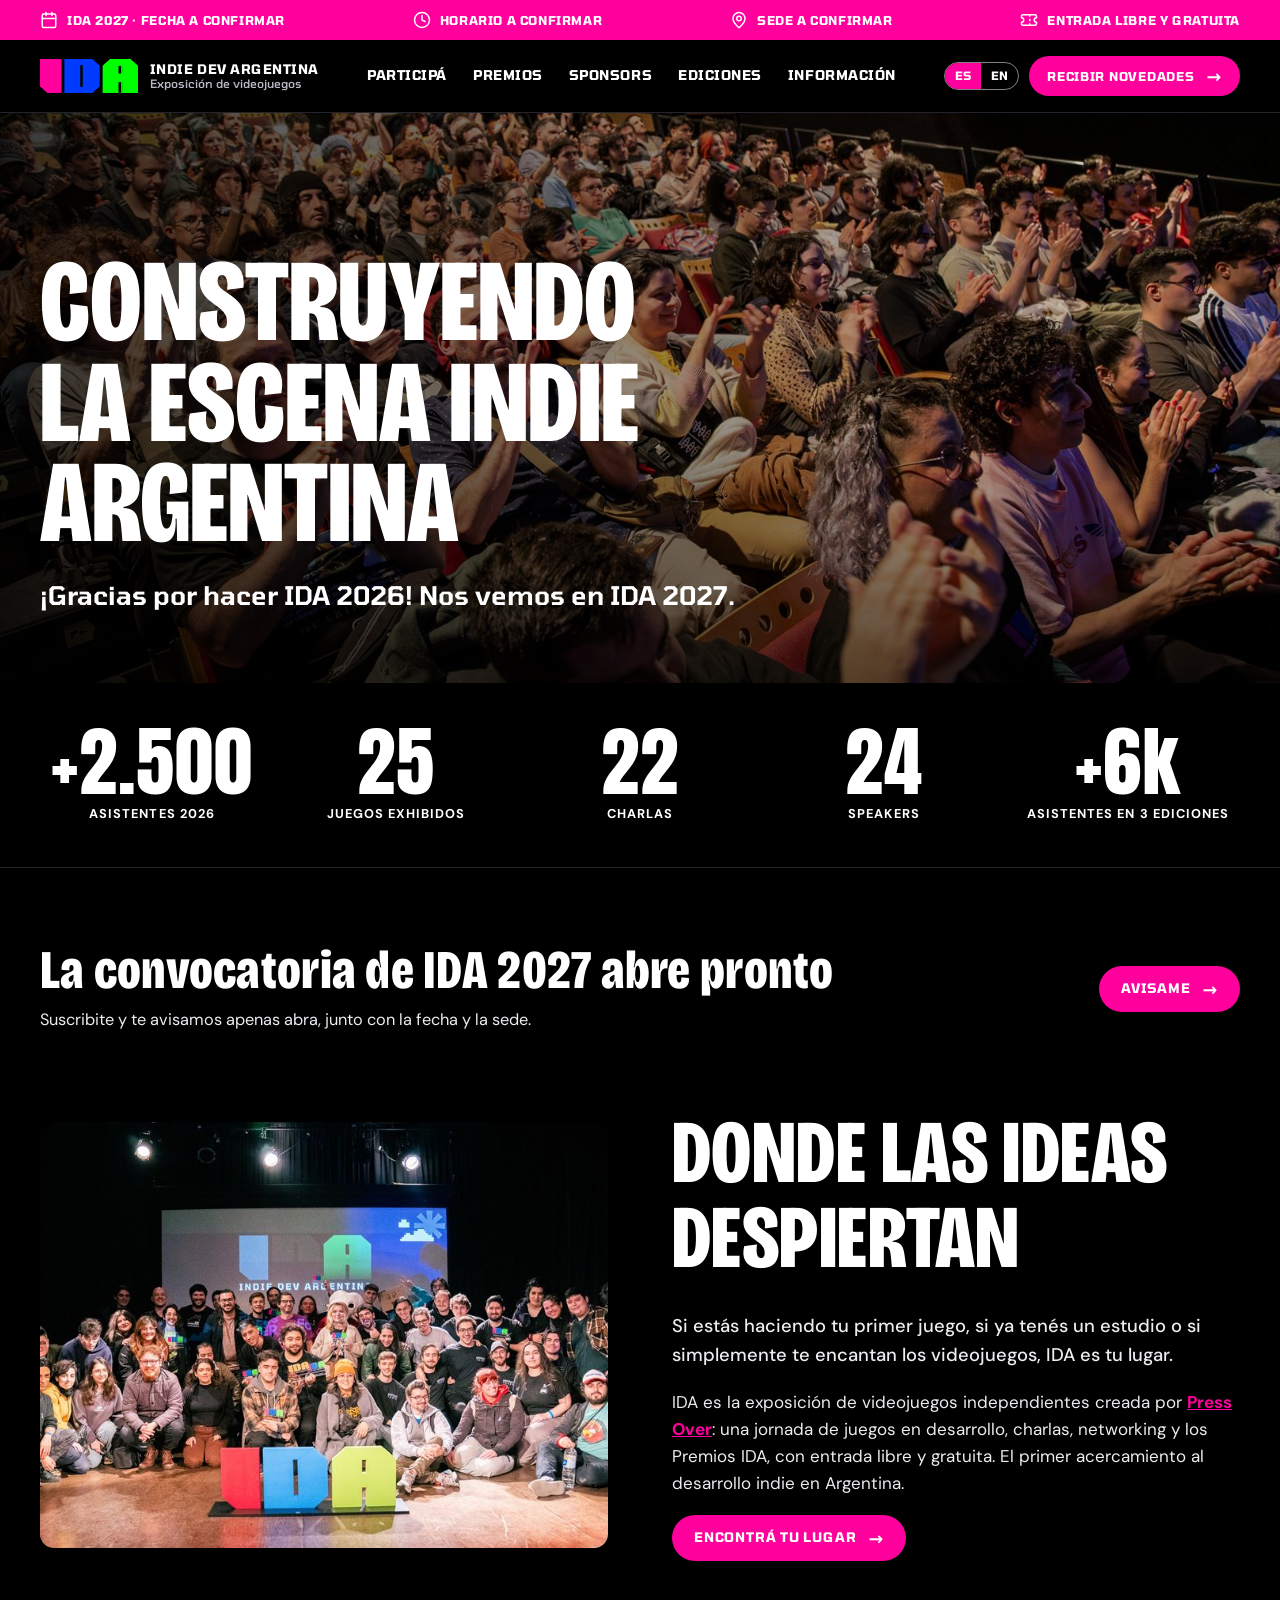
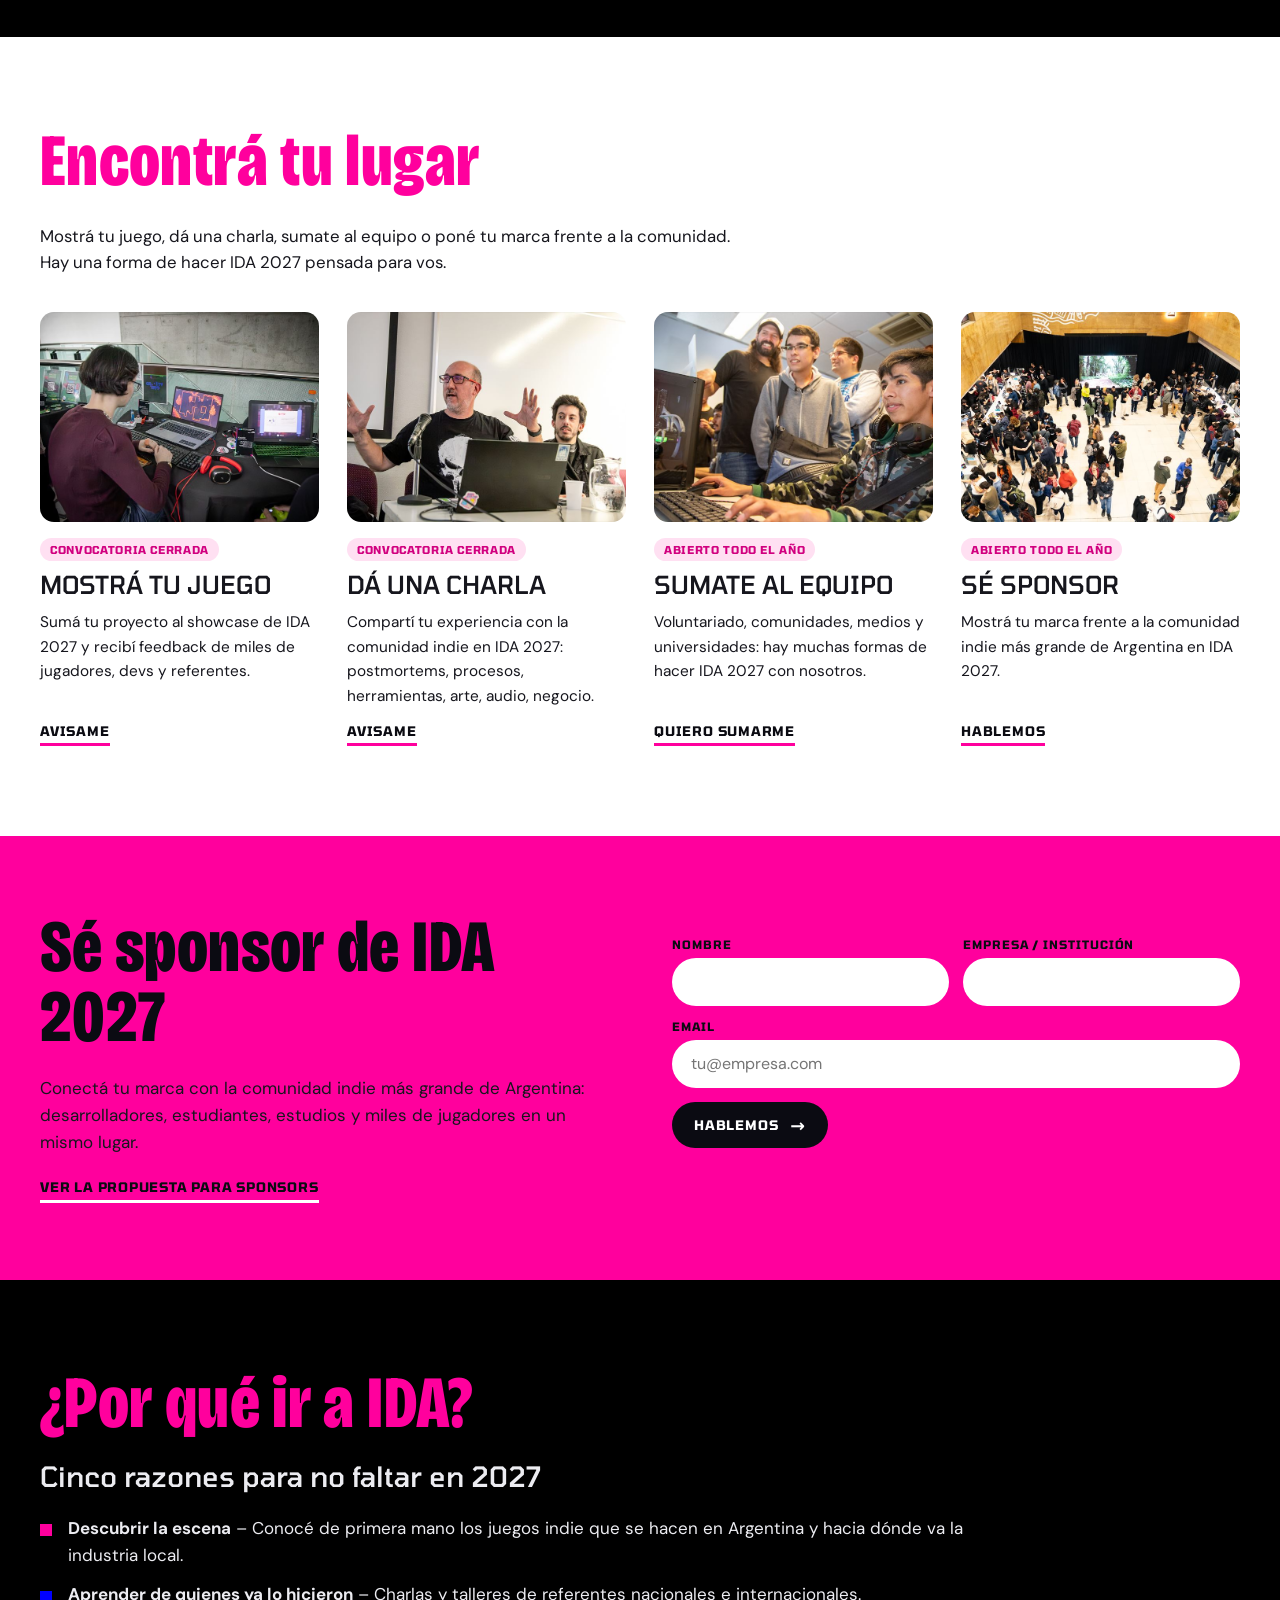
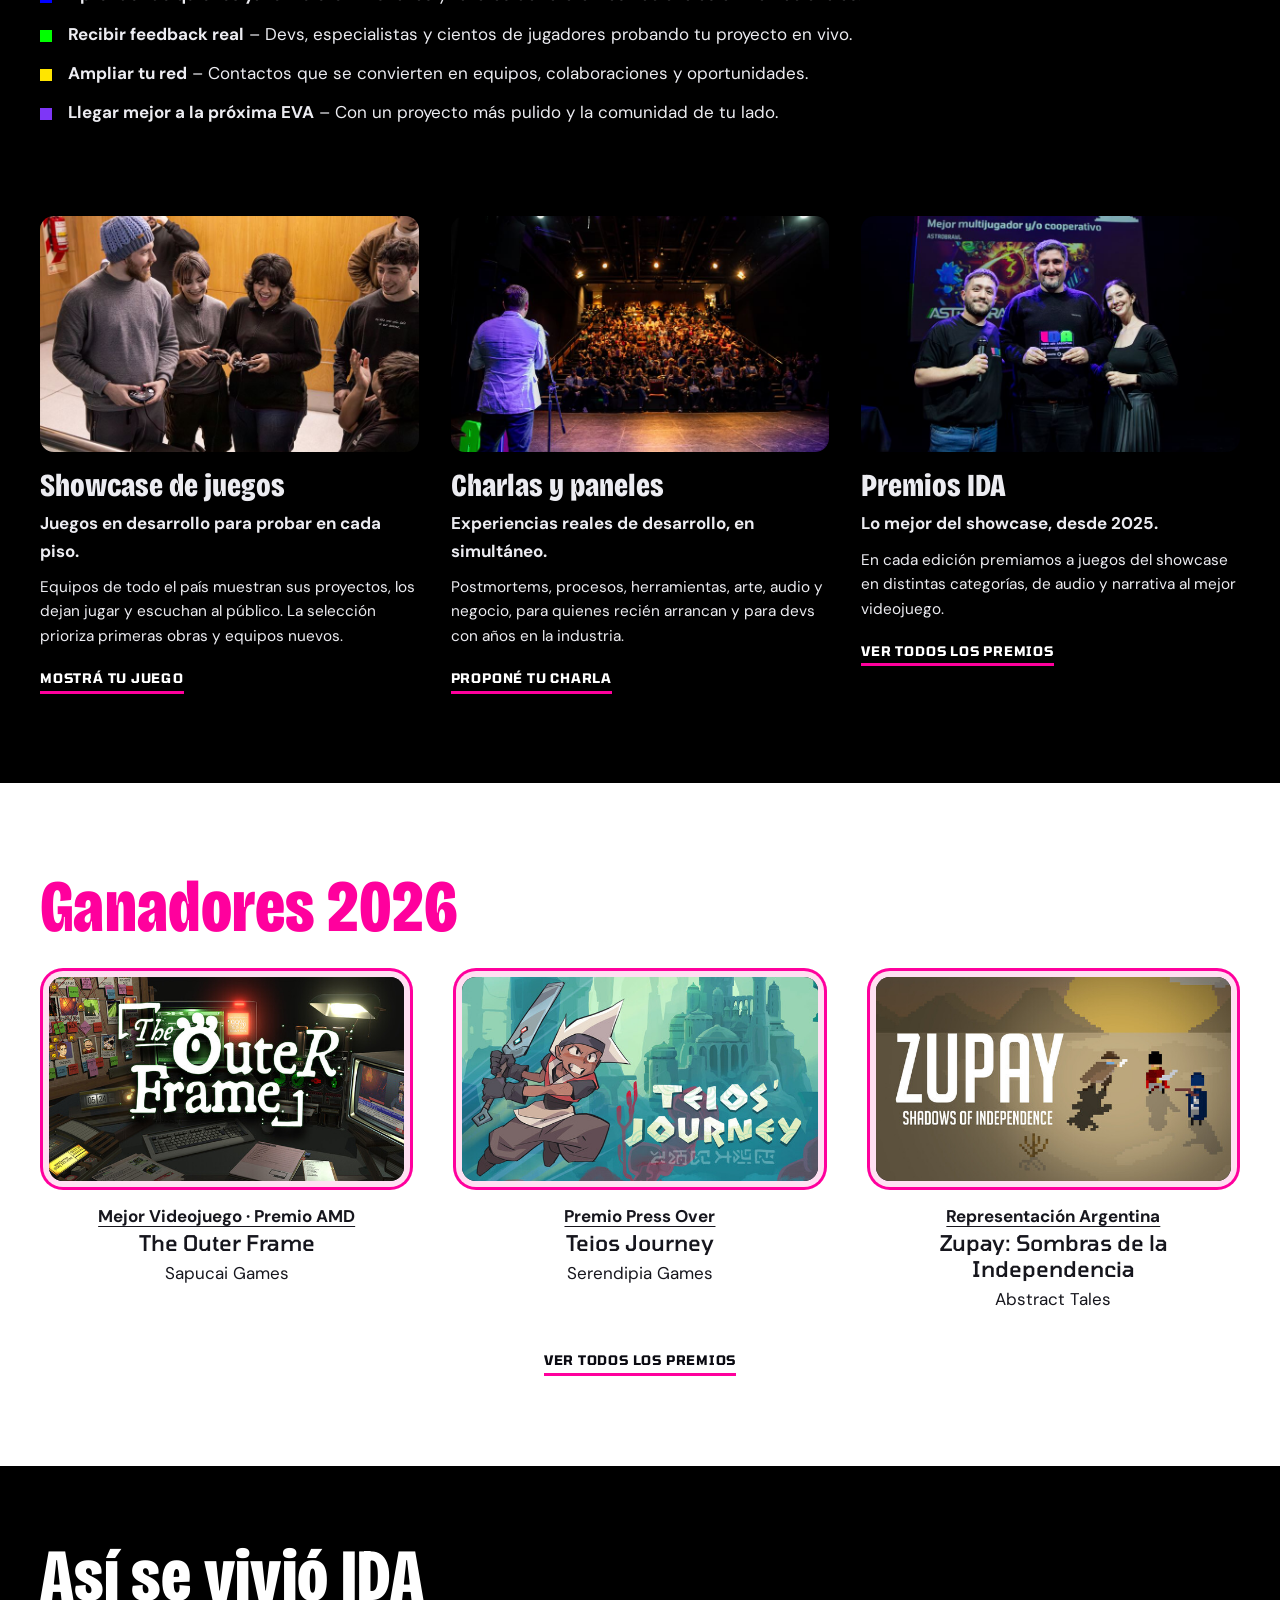
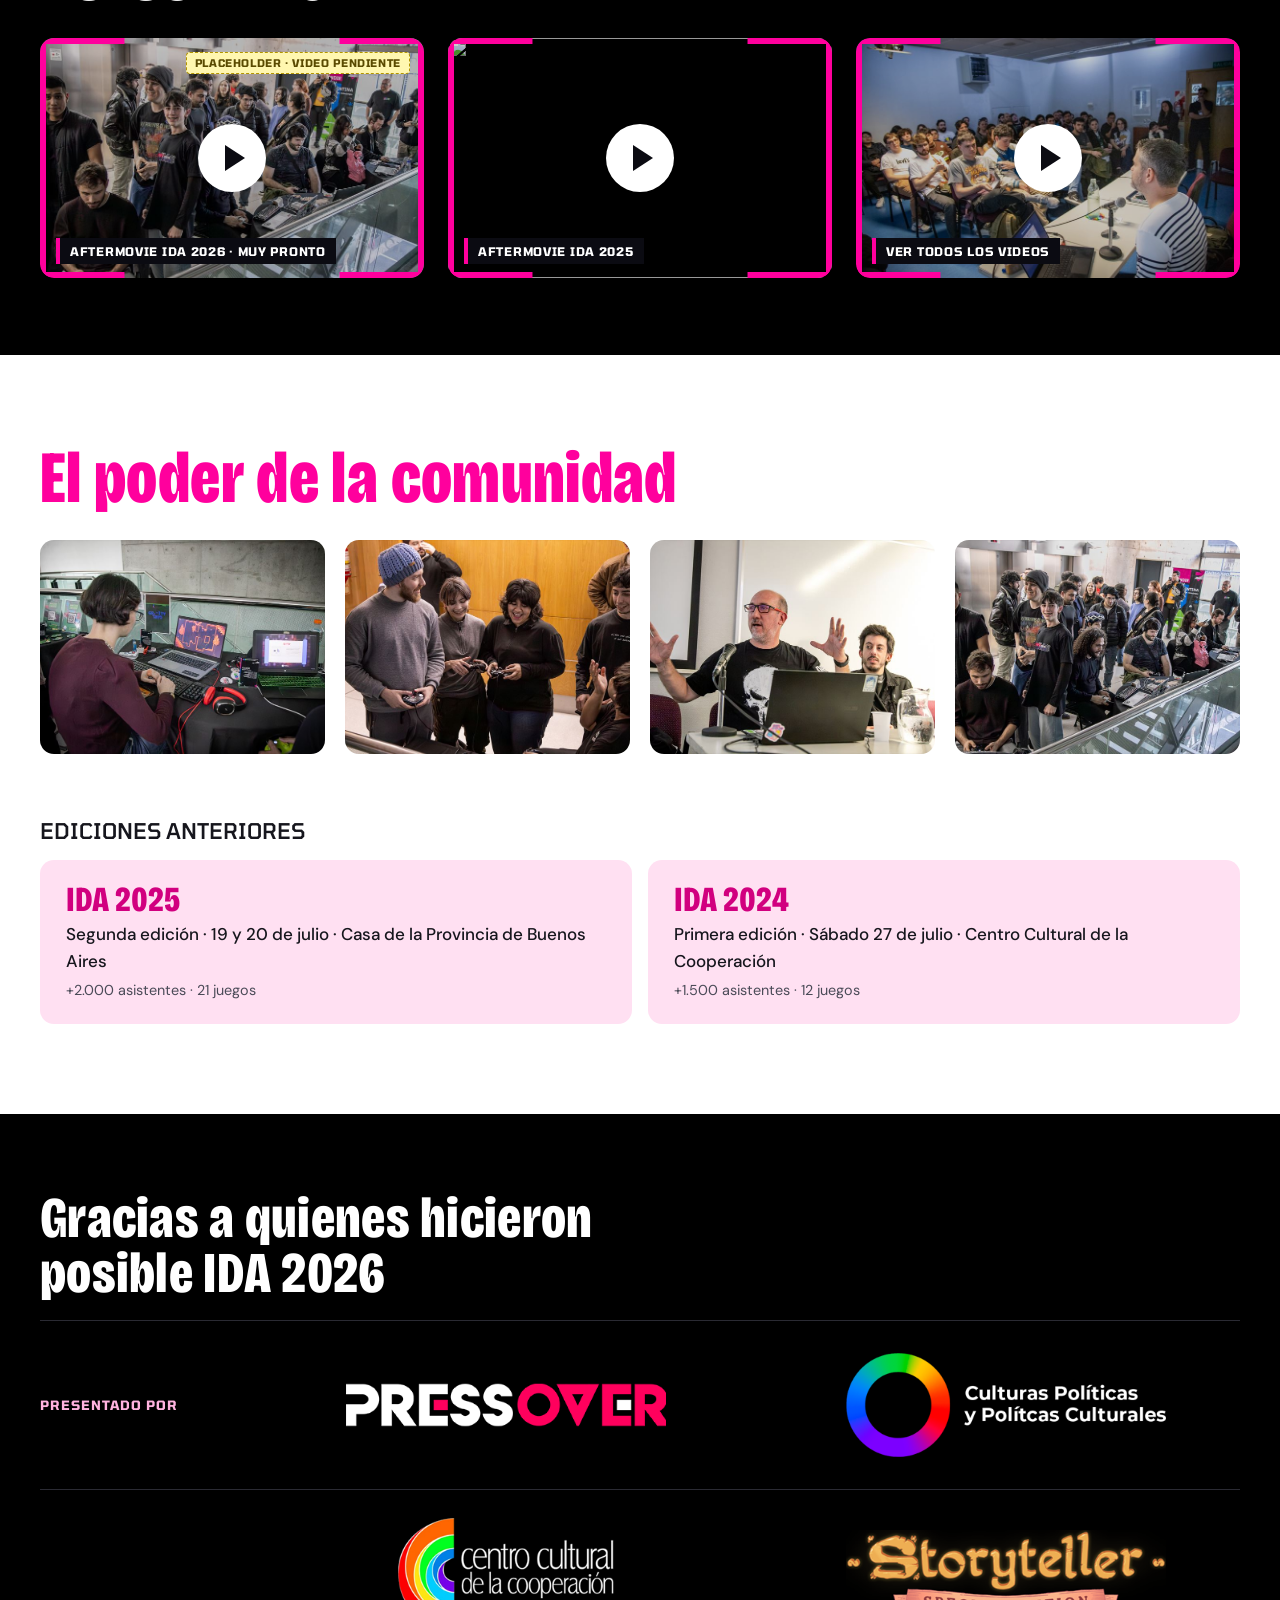
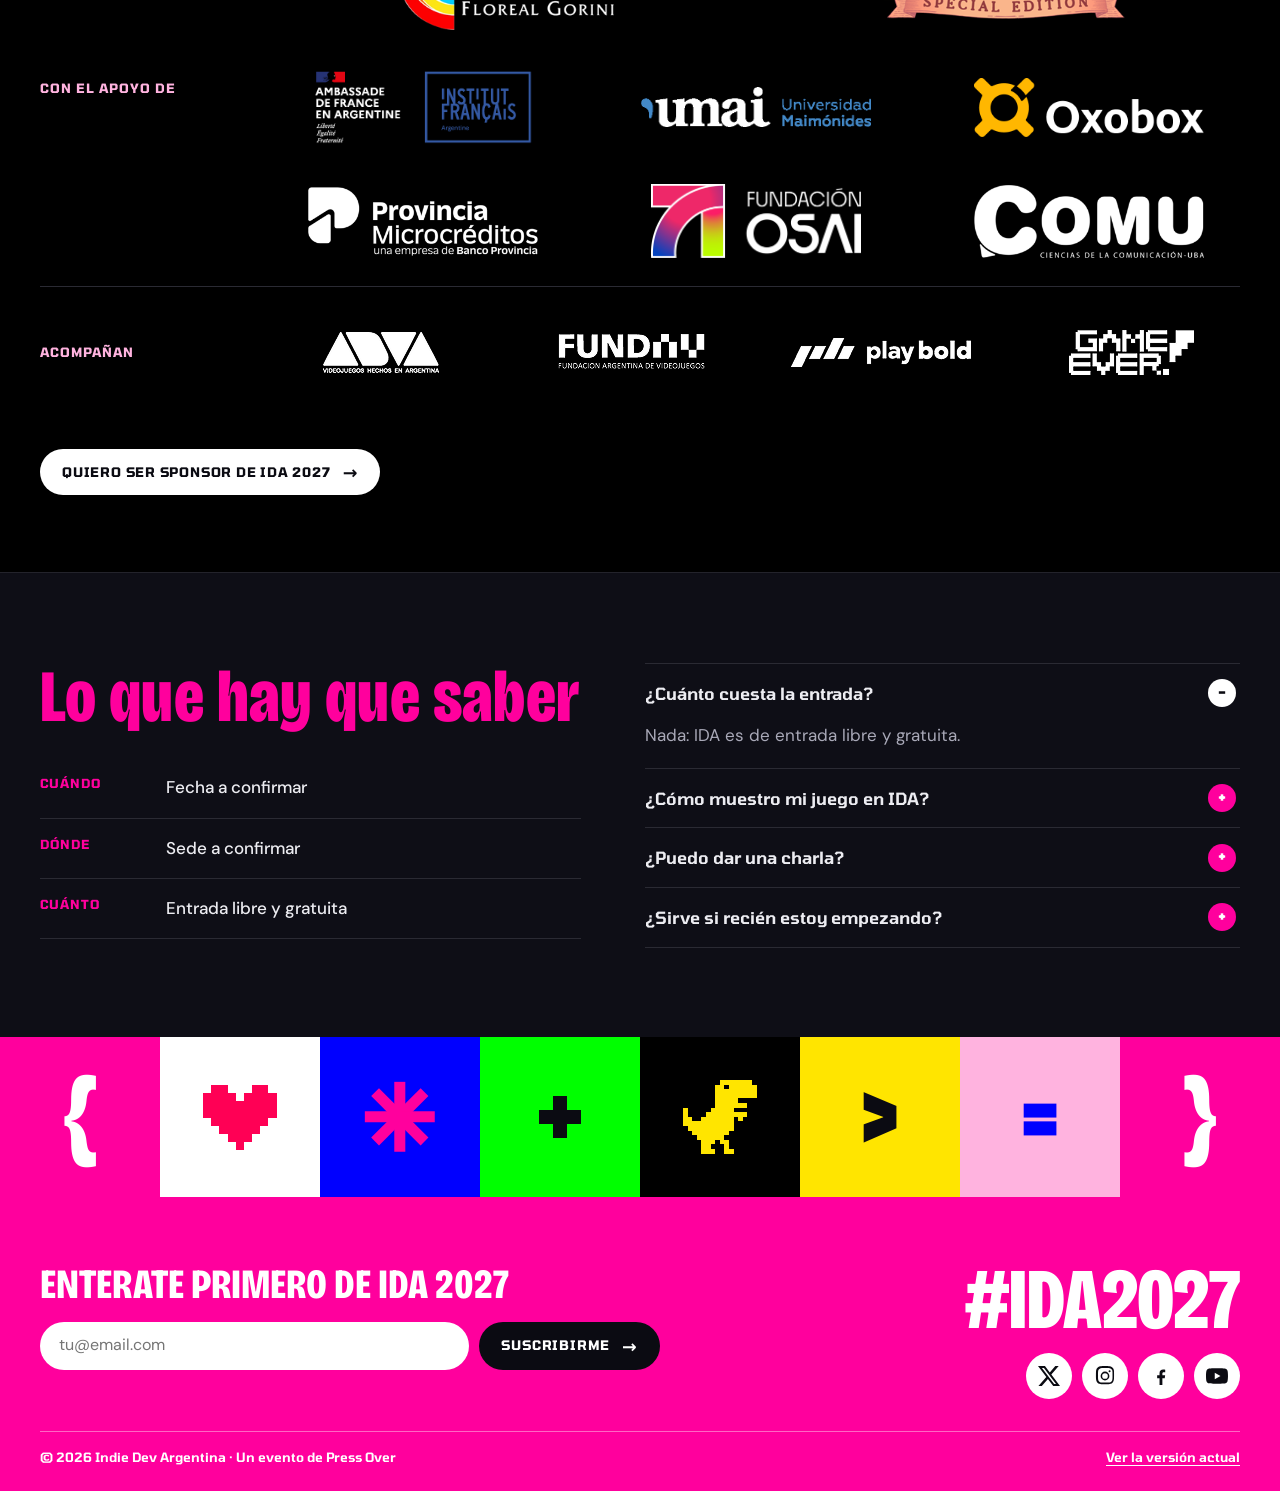
==== commit 885d343f: "v2: páginas de ediciones, premios y sponsors; hero más bajo Co-Authored-By: Claude Opus 5.5 <noreply" ====
--- a/v2/index.html
+++ b/v2/index.html
@@ -12,36 +12,12 @@
   <link href="https://fonts.googleapis.com/css2?family=Bricolage+Grotesque:opsz,wdth,wght@12..96,75..100,700..800&family=Anton&family=Tomorrow:wght@500;600;700&family=DM+Sans:ital,opsz,wght@0,9..40,400;0,9..40,500;0,9..40,700;1,9..40,400&display=swap" rel="stylesheet">
   <link rel="stylesheet" href="v2.css">
 </head>
-<body data-title-es="IDA · Indie Dev Argentina · Versión 2" data-title-en="IDA · Indie Dev Argentina · Version 2">
+<body data-page="home" data-title-es="IDA · Indie Dev Argentina · Versión 2" data-title-en="IDA · Indie Dev Argentina · Version 2">
 
 <a class="skip" href="#main" data-i18n="skip">Saltar al contenido</a>
 
-<!-- ============ BARRA DE INFO (magenta, como la web original) + MARCA Y NAV (negra) ============ -->
-<header class="masthead">
-  <div class="infobar">
-    <div class="wrap infobar__in" data-render="infobar"></div>
-  </div>
-  <div class="navbar">
-    <div class="wrap navbar__in">
-      <a class="brand" href="index.html" aria-label="IDA, inicio">
-        <img src="../img/logos/ida.png" alt="IDA" width="95" height="33">
-        <span>Indie Dev Argentina<small data-i18n="brand.sub">Exposición de videojuegos</small></span>
-      </a>
-      <nav class="nav" id="nav" aria-label="Principal">
-        <a href="#participa" data-i18n="nav.participa">Participá</a>
-        <a href="#premios" data-i18n="nav.premios">Premios</a>
-        <a href="#sponsors" data-i18n="nav.sponsors">Sponsors</a>
-        <a href="../ediciones.html" data-i18n="nav.ediciones">Ediciones</a>
-        <a href="#info" data-i18n="nav.info">Información</a>
-      </nav>
-      <div class="navbar__tools">
-        <div class="lang" role="group" aria-label="Idioma"><button type="button" data-lang="es">ES</button><button type="button" data-lang="en">EN</button></div>
-        <a class="pill hide-sm" href="#newsletter" data-i18n="nav.news">Recibir novedades</a>
-        <button class="burger" type="button" aria-expanded="false" aria-controls="nav" data-i18n-attr="aria-label:nav.menu" aria-label="Menú"><span></span></button>
-      </div>
-    </div>
-  </div>
-</header>
+<!-- Encabezado (barra de info + marca y menú): lo arma v2.js, igual en todas las páginas -->
+<div id="v2-head"></div>
 
 <main id="main">
 
@@ -92,7 +68,7 @@
       <div>
         <h2 class="display display--ink" data-i18n="sp.cta.title">Sé sponsor de IDA <span data-render="nextYear"></span></h2>
         <p data-i18n="sp.cta.text">Conectá tu marca con la comunidad indie más grande de Argentina: desarrolladores, estudiantes, estudios y miles de jugadores en un mismo lugar.</p>
-        <a class="u-link" href="../sponsors.html" data-i18n="sp.cta.more">Ver la propuesta para sponsors</a>
+        <a class="u-link" href="sponsors.html" data-i18n="sp.cta.more">Ver la propuesta para sponsors</a>
       </div>
       <form class="form" data-form="sponsor" novalidate>
         <input class="hp" type="text" name="_gotcha" tabindex="-1" autocomplete="off" aria-hidden="true">
@@ -144,7 +120,7 @@
         <h3 data-i18n="ft.3.title">Premios IDA</h3>
         <p class="feature__sub" data-i18n="ft.3.sub">Lo mejor del showcase, desde 2025.</p>
         <p data-i18n="ft.3.text">En cada edición premiamos a juegos del showcase en distintas categorías, de audio y narrativa al mejor videojuego.</p>
-        <a class="u-link" href="../premios.html" data-i18n="ft.3.cta">Ver todos los premios</a>
+        <a class="u-link" href="premios.html" data-i18n="ft.3.cta">Ver todos los premios</a>
       </article>
     </div>
   </section>
@@ -212,37 +188,8 @@
 
 </main>
 
-<!-- ============ FOOTER: mosaico de bloques + hashtag ============ -->
-<footer class="foot">
-  <div class="tiles" aria-hidden="true">
-    <span class="t t--mag">{</span>
-    <span class="t t--white"><svg class="px" viewBox="0 0 9 8"><path fill="#ff0055" d="M1 0h2v1H1zM6 0h2v1H6zM0 1h4v1H0zM5 1h4v1H5zM0 2h9v2H0zM1 4h7v1H1zM2 5h5v1H2zM3 6h3v1H3zM4 7h1v1H4z"/></svg></span>
-    <span class="t t--blue"><svg viewBox="0 0 24 24"><g fill="#ff009d"><path id="spoke" d="M10.2 .6h3.6v22.8h-3.6z"/><use href="#spoke" transform="rotate(45 12 12)"/><use href="#spoke" transform="rotate(90 12 12)"/><use href="#spoke" transform="rotate(135 12 12)"/></g></svg></span>
-    <span class="t t--green"><svg class="px t__sm" viewBox="0 0 3 3"><path fill="#0b0b12" d="M1 0h1v1h1v1H2v1H1V2H0V1h1z"/></svg></span>
-    <span class="t t--black"><svg class="px" viewBox="0 0 16 16"><path fill="#ffe500" d="M8 0h7v1H8zM7 1h2v1H7zM10 1h6v1h-6zM7 2h9v2H7zM7 4h5v1H7zM7 5h7v1H7zM0 6h1v3H0zM6 6h5v1H6zM5 7h9v1H5zM1 8h1v1H1zM4 8h7v1H4zM12 8h1v1h-1zM0 9h11v1H0zM1 10h10v1H1zM2 11h8v1H2zM3 12h6v1H3zM4 13h3v1H4zM8 13h2v1H8zM4 14h2v1H4zM9 14h1v1H9zM4 15h3v1H4zM9 15h2v1H9z"/></svg></span>
-    <span class="t t--yellow">&gt;</span>
-    <span class="t t--pink">=</span>
-    <span class="t t--mag">}</span>
-  </div>
-  <div class="wrap foot__in">
-    <div class="foot__news" id="newsletter">
-      <h2 data-i18n="foot.news">Enterate primero de IDA <span data-render="nextYear"></span></h2>
-      <form class="form" data-form="newsletter" novalidate>
-        <div class="form-inline"><label class="sr-only" for="nl-email">Email</label><input class="input" id="nl-email" type="email" name="email" required placeholder="tu@email.com" autocomplete="email">
-        <button class="pill pill--dark" type="submit" data-i18n="foot.news.btn">Suscribirme</button></div>
-        <p class="form-status" role="status"></p>
-      </form>
-    </div>
-    <div class="foot__tag">
-      <p class="hashtag">#IDA<span data-render="nextYear"></span></p>
-      <div data-render="socials"></div>
-    </div>
-  </div>
-  <div class="wrap foot__bottom">
-    <span>© <span data-render="thisYear"></span> Indie Dev Argentina · <span data-i18n="foot.by">Un evento de Press Over</span></span>
-    <a href="../index.html" data-i18n="foot.v1">Ver la versión actual</a>
-  </div>
-</footer>
+<!-- Pie (mosaico, newsletter, redes): lo arma v2.js -->
+<div id="v2-foot"></div>
 
 <script src="../data/ediciones.js"></script>
 <script src="../js/i18n.js"></script>
--- a/v2/v2.css
+++ b/v2/v2.css
@@ -122,7 +122,7 @@
 .brand small { display: block; font: 500 .72rem/1.2 var(--f-head); text-transform: none; letter-spacing: 0; color: #b9b9c6; }
 .nav { display: flex; align-items: center; gap: 2px; }
 .nav a { padding: 9px 12px; font: 700 .84rem/1 var(--f-head); text-transform: uppercase; letter-spacing: .04em; text-decoration: none; border-radius: 999px; }
-.nav a:hover { color: var(--mag); }
+.nav a:hover, .nav a[aria-current="page"] { color: var(--mag); }
 .navbar__tools { display: flex; align-items: center; gap: 10px; }
 .navbar__tools .pill { min-height: 40px; padding: 10px 18px; font-size: .76rem; }
 .lang { display: flex; border: 1px solid rgba(255, 255, 255, .5); border-radius: 999px; overflow: hidden; }
@@ -136,11 +136,11 @@
 .menu-open .burger::after { transform: translateY(-7px) rotate(-45deg); }
 
 /* ---------- Hero ---------- */
-.hero { position: relative; min-height: min(78vh, 720px); display: flex; align-items: flex-end; color: #fff; overflow: hidden; background: #000; }
-.hero__bg { position: absolute; inset: 0; width: 100%; height: 100%; object-fit: cover; }
+.hero { position: relative; min-height: clamp(440px, calc(100vh - 330px), 620px); display: flex; align-items: flex-end; color: #fff; overflow: hidden; background: #000; }
+.hero__bg { position: absolute; inset: 0; width: 100%; height: 100%; object-fit: cover; object-position: 50% 85%; }
 .hero::after { content: ''; position: absolute; inset: 0; background: linear-gradient(90deg, rgba(0, 0, 0, .78) 0%, rgba(0, 0, 0, .35) 60%, rgba(0, 0, 0, .1) 100%), linear-gradient(0deg, rgba(0, 0, 0, .5), transparent 50%); }
-.hero__in { position: relative; z-index: 1; padding-top: 80px; padding-bottom: clamp(40px, 6vw, 72px); }
-.hero h1 { font: 800 condensed clamp(2.6rem, 10vw, 8.6rem)/.86 var(--f-display); text-transform: uppercase; margin-bottom: 24px; }
+.hero__in { position: relative; z-index: 1; padding-top: 48px; padding-bottom: clamp(40px, 6vw, 72px); }
+.hero h1 { font: 800 condensed clamp(2.6rem, min(10vw, 13vh), 8.6rem)/.86 var(--f-display); text-transform: uppercase; margin-bottom: 24px; }
 .hero__date { font: 600 clamp(1.15rem, 2.2vw, 1.6rem)/1.3 var(--f-head); margin: 0; }
 
 /* ---------- Números ---------- */
@@ -300,6 +300,85 @@
 .foot__bottom::before { content: ""; position: absolute; top: 0; left: var(--gutter); right: var(--gutter); border-top: 1px solid rgba(255, 255, 255, .4); }
 .foot__bottom a { text-decoration: underline; text-underline-offset: 3px; }
 
+/* ==========================================================================
+   Páginas internas (ediciones, premios, sponsors)
+   ========================================================================== */
+.pill--ghost { background: transparent; color: #fff; box-shadow: inset 0 0 0 2px rgba(255, 255, 255, .7); }
+.pill--ghost:hover { background: #fff; color: var(--ink); }
+
+/* Encabezado de página: negro, titular gigante */
+.phero { background: var(--black); color: #fff; padding: clamp(48px, 7vw, 96px) 0 clamp(40px, 5vw, 72px); border-bottom: 1px solid #23232b; }
+.phero .crumbs { font: 700 .74rem/1.4 var(--f-head); text-transform: uppercase; letter-spacing: .1em; color: var(--pink-2); margin-bottom: 18px; }
+.phero .crumbs a { text-decoration: none; }
+.phero .crumbs a:hover { color: #fff; }
+.phero h1 { font: 800 condensed clamp(3.2rem, 9vw, 7.4rem)/.88 var(--f-display); text-transform: uppercase; margin-bottom: 22px; }
+.phero .lead { max-width: 60ch; color: #d8d8e0; margin-bottom: 0; }
+.phero--split .wrap { display: grid; grid-template-columns: minmax(0, 1.1fr) minmax(0, 1fr); gap: clamp(28px, 5vw, 64px); align-items: center; }
+.phero__img { width: 100%; aspect-ratio: 16 / 10; object-fit: cover; border-radius: var(--radius); }
+.phero__ctas { display: flex; flex-wrap: wrap; align-items: center; gap: 12px; margin-top: 28px; }
+.ynav { display: flex; flex-wrap: wrap; gap: 10px; margin-top: 28px; }
+.statband__note { text-align: center; margin: 22px 0 0; }
+
+/* Ediciones: cada una desplegada */
+.edition { padding: clamp(56px, 7vw, 96px) 0; }
+.ed__head { display: flex; flex-wrap: wrap; align-items: flex-end; gap: 12px 28px; padding-bottom: 24px; margin-bottom: 32px; border-bottom: 1px solid var(--line); }
+.ed__year { font: 400 clamp(4.6rem, 12vw, 9rem)/.8 var(--f-num); color: var(--mag); }
+.ed__ord { font: 800 condensed clamp(1.7rem, 3vw, 2.5rem)/1 var(--f-display); text-transform: uppercase; color: #fff; margin: 0 0 8px; }
+.ed__meta { margin: 0; color: var(--muted); font-weight: 500; }
+.ed__intro { display: grid; grid-template-columns: minmax(0, 1.1fr) minmax(0, 1fr); gap: clamp(24px, 4vw, 56px); align-items: start; }
+.ed__intro .lead { margin: 0; }
+.ed__stats { display: grid; grid-template-columns: repeat(4, minmax(0, 1fr)); gap: 20px; margin-top: 40px; padding: 28px 0; border-top: 1px solid var(--line); border-bottom: 1px solid var(--line); text-align: center; }
+.ed__stats b { display: block; font: 400 clamp(2.6rem, 5vw, 3.8rem)/.9 var(--f-num); }
+.ed__stats span { display: block; margin-top: 8px; font: 700 .76rem/1.3 var(--f-body); text-transform: uppercase; letter-spacing: .08em; color: var(--muted); }
+.edition .note { margin-top: 14px; }
+.ed__block { margin-top: clamp(40px, 5vw, 56px); }
+.ed__label { display: flex; flex-wrap: wrap; align-items: center; gap: 10px; font: 700 .8rem/1.3 var(--f-head); text-transform: uppercase; letter-spacing: .08em; color: var(--pink-2); margin-bottom: 20px; }
+.gallery { display: grid; grid-template-columns: repeat(4, minmax(0, 1fr)); gap: 12px; }
+.gallery a { display: block; border-radius: 10px; overflow: hidden; }
+.gallery a:first-child { grid-column: span 2; grid-row: span 2; }
+.gallery img { width: 100%; height: 100%; aspect-ratio: 3 / 2; object-fit: cover; transition: transform .3s; }
+.gallery a:hover img { transform: scale(1.04); }
+.games { display: flex; flex-wrap: wrap; gap: 8px; }
+.games li { padding: 7px 14px; border: 1px solid #3a3a46; border-radius: 999px; font: 600 .85rem/1.3 var(--f-head); }
+.ed__video { max-width: 640px; }
+.edition .pgroup:first-of-type { border-top: 0; padding-top: 0; }
+
+/* Encabezado con año (premios por edición, niveles) */
+.yhead { display: flex; flex-wrap: wrap; align-items: center; gap: 12px 24px; margin-bottom: 36px; }
+.yhead .display { margin: 0; }
+.yhead__year { background: var(--mag); color: #fff; font: 400 2rem/1 var(--f-num); padding: 8px 14px; border-radius: 8px; }
+.yhead .u-link { margin-left: auto; }
+
+/* Barras de crecimiento */
+.growth-split { display: grid; grid-template-columns: repeat(2, minmax(0, 1fr)); gap: clamp(32px, 5vw, 72px); }
+.growth-split .display { font-size: clamp(2rem, 4vw, 3rem); }
+.growth { display: grid; gap: 14px; }
+.growth__row { display: grid; grid-template-columns: 52px minmax(0, 1fr) 70px; align-items: center; gap: 14px; font-weight: 700; }
+.growth__row span { text-align: right; font: 400 1.4rem/1 var(--f-num); }
+.growth__bar { height: 18px; background: var(--line); border-radius: 999px; overflow: hidden; }
+.growth__bar i { display: block; height: 100%; background: var(--mag); border-radius: 999px; }
+.growth__row:nth-child(2) .growth__bar i { background: var(--blue); }
+.growth__row:nth-child(3) .growth__bar i { background: var(--green); }
+
+/* Sponsors: a quién llegás, niveles, contacto */
+.audience { display: grid; grid-template-columns: repeat(4, minmax(0, 1fr)); gap: 24px; }
+.audience article { padding: 24px; border-radius: var(--radius); background: #f4f4f7; border-top: 6px solid var(--mag); }
+.audience article:nth-child(2) { border-top-color: var(--blue); }
+.audience article:nth-child(3) { border-top-color: var(--green); }
+.audience article:nth-child(4) { border-top-color: var(--yellow); }
+.audience h3 { font: 600 1.25rem/1.15 var(--f-head); text-transform: uppercase; margin-bottom: 10px; }
+.audience p { margin: 0; font-size: .96rem; color: var(--muted); }
+.table-scroll { overflow-x: auto; }
+.tier-table { width: 100%; min-width: 620px; border-collapse: collapse; }
+.tier-table th, .tier-table td { padding: 16px 14px; border-bottom: 1px solid var(--line); text-align: center; }
+.tier-table th { font: 700 .82rem/1.2 var(--f-head); text-transform: uppercase; letter-spacing: .06em; }
+.tier-table th:first-child, .tier-table td:first-child { text-align: left; font-weight: 600; }
+.tier-table thead th { border-bottom: 2px solid var(--ink); }
+.tier-table .yes { color: var(--mag-ink); font-weight: 800; font-size: 1.1rem; }
+select.input { appearance: none; background-image: linear-gradient(45deg, transparent 50%, var(--ink) 50%), linear-gradient(-45deg, transparent 50%, var(--ink) 50%); background-position: calc(100% - 22px) 52%, calc(100% - 16px) 52%; background-size: 6px 6px; background-repeat: no-repeat; padding-right: 44px; }
+textarea.input { border-radius: 18px; resize: vertical; min-height: 110px; }
+.band--mag .field label { color: var(--ink); }
+
 /* ---------- Responsive ---------- */
 @media (max-width: 1100px) {
   .paths { grid-template-columns: repeat(2, minmax(0, 1fr)); }
@@ -307,6 +386,7 @@
   .winners--3 { grid-template-columns: repeat(3, minmax(0, 1fr)); gap: 24px; }
   .stats { grid-template-columns: repeat(3, minmax(0, 1fr)); row-gap: 28px; }
   .nav a { padding: 8px 9px; font-size: .8rem; }
+  .audience { grid-template-columns: repeat(2, minmax(0, 1fr)); }
 }
 @media (min-width: 1061px) and (max-width: 1180px) {
   .brand span { display: none; }
@@ -328,6 +408,9 @@
   .pgroup { grid-template-columns: 1fr; }
   .foot__tag { justify-self: start; text-align: left; }
   .socials { justify-content: flex-start; }
+  .phero--split .wrap, .ed__intro, .growth-split { grid-template-columns: 1fr; }
+  .ed__stats { grid-template-columns: repeat(2, minmax(0, 1fr)); row-gap: 28px; }
+  .gallery { grid-template-columns: repeat(2, minmax(0, 1fr)); }
 }
 @media (max-width: 600px) {
   :root { --brand-h: 58px; --nav-h: 62px; }
@@ -354,6 +437,9 @@
   .tiles { grid-template-columns: repeat(4, minmax(0, 1fr)); }
   .facts div { grid-template-columns: 1fr; gap: 2px; }
   .announce .pill { width: 100%; justify-content: center; }
+  .audience { grid-template-columns: 1fr; }
+  .yhead .u-link { margin-left: 0; }
+  .growth__row { grid-template-columns: 44px minmax(0, 1fr) 56px; gap: 10px; }
 }
 @media (max-width: 380px) {
   .navbar__tools .lang button { padding: 7px 8px; }
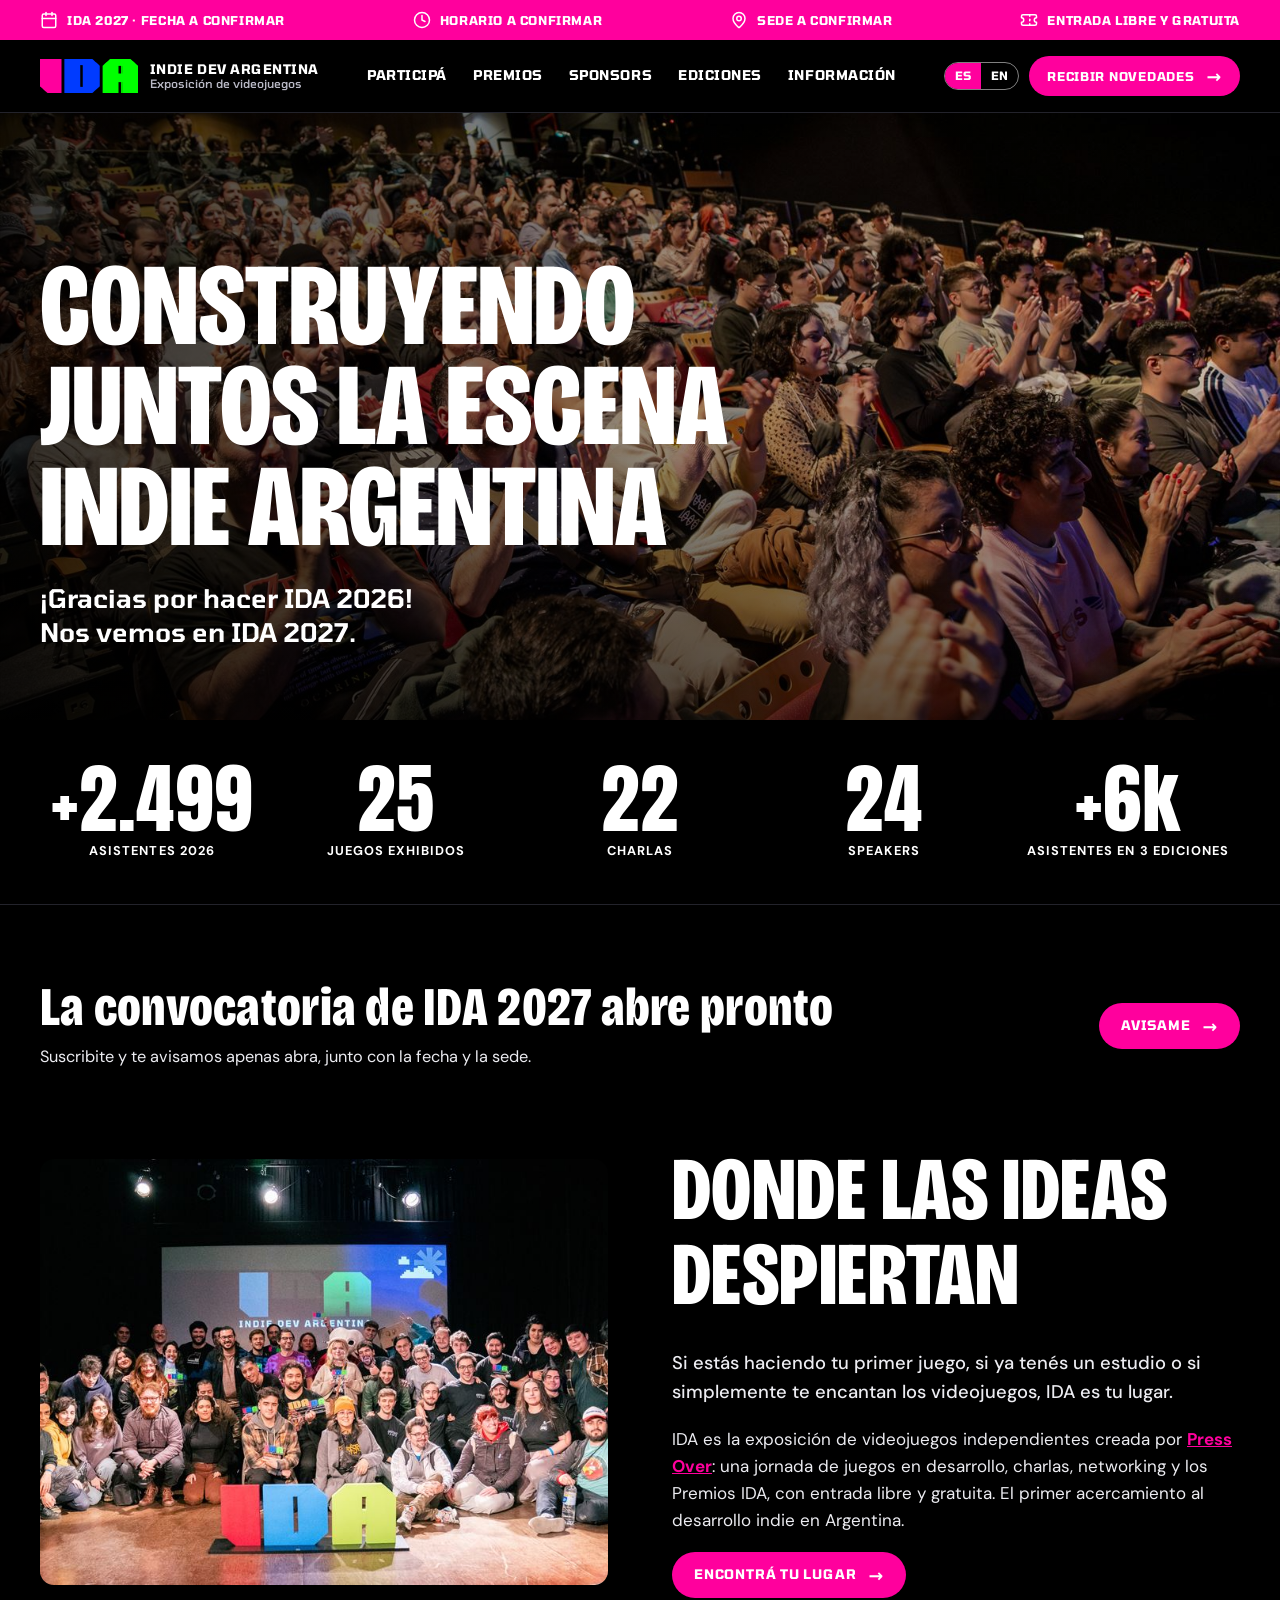
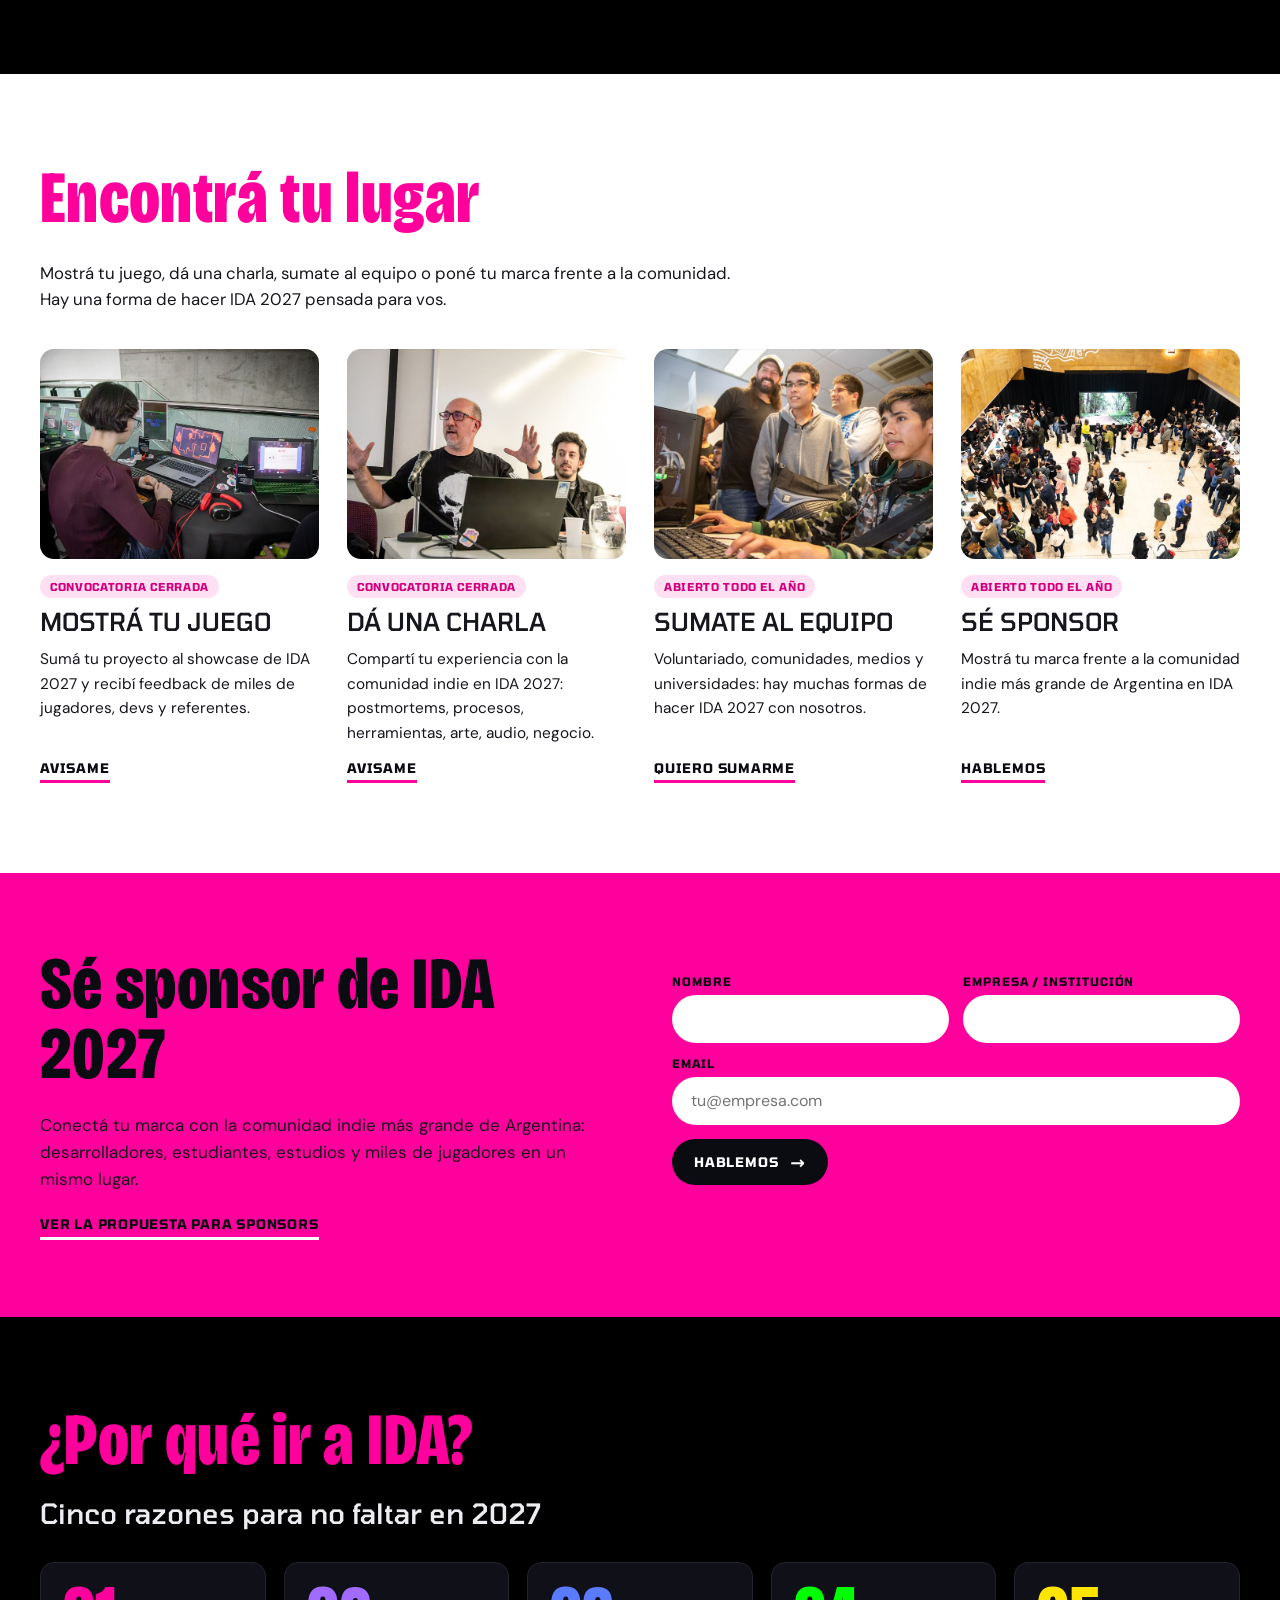
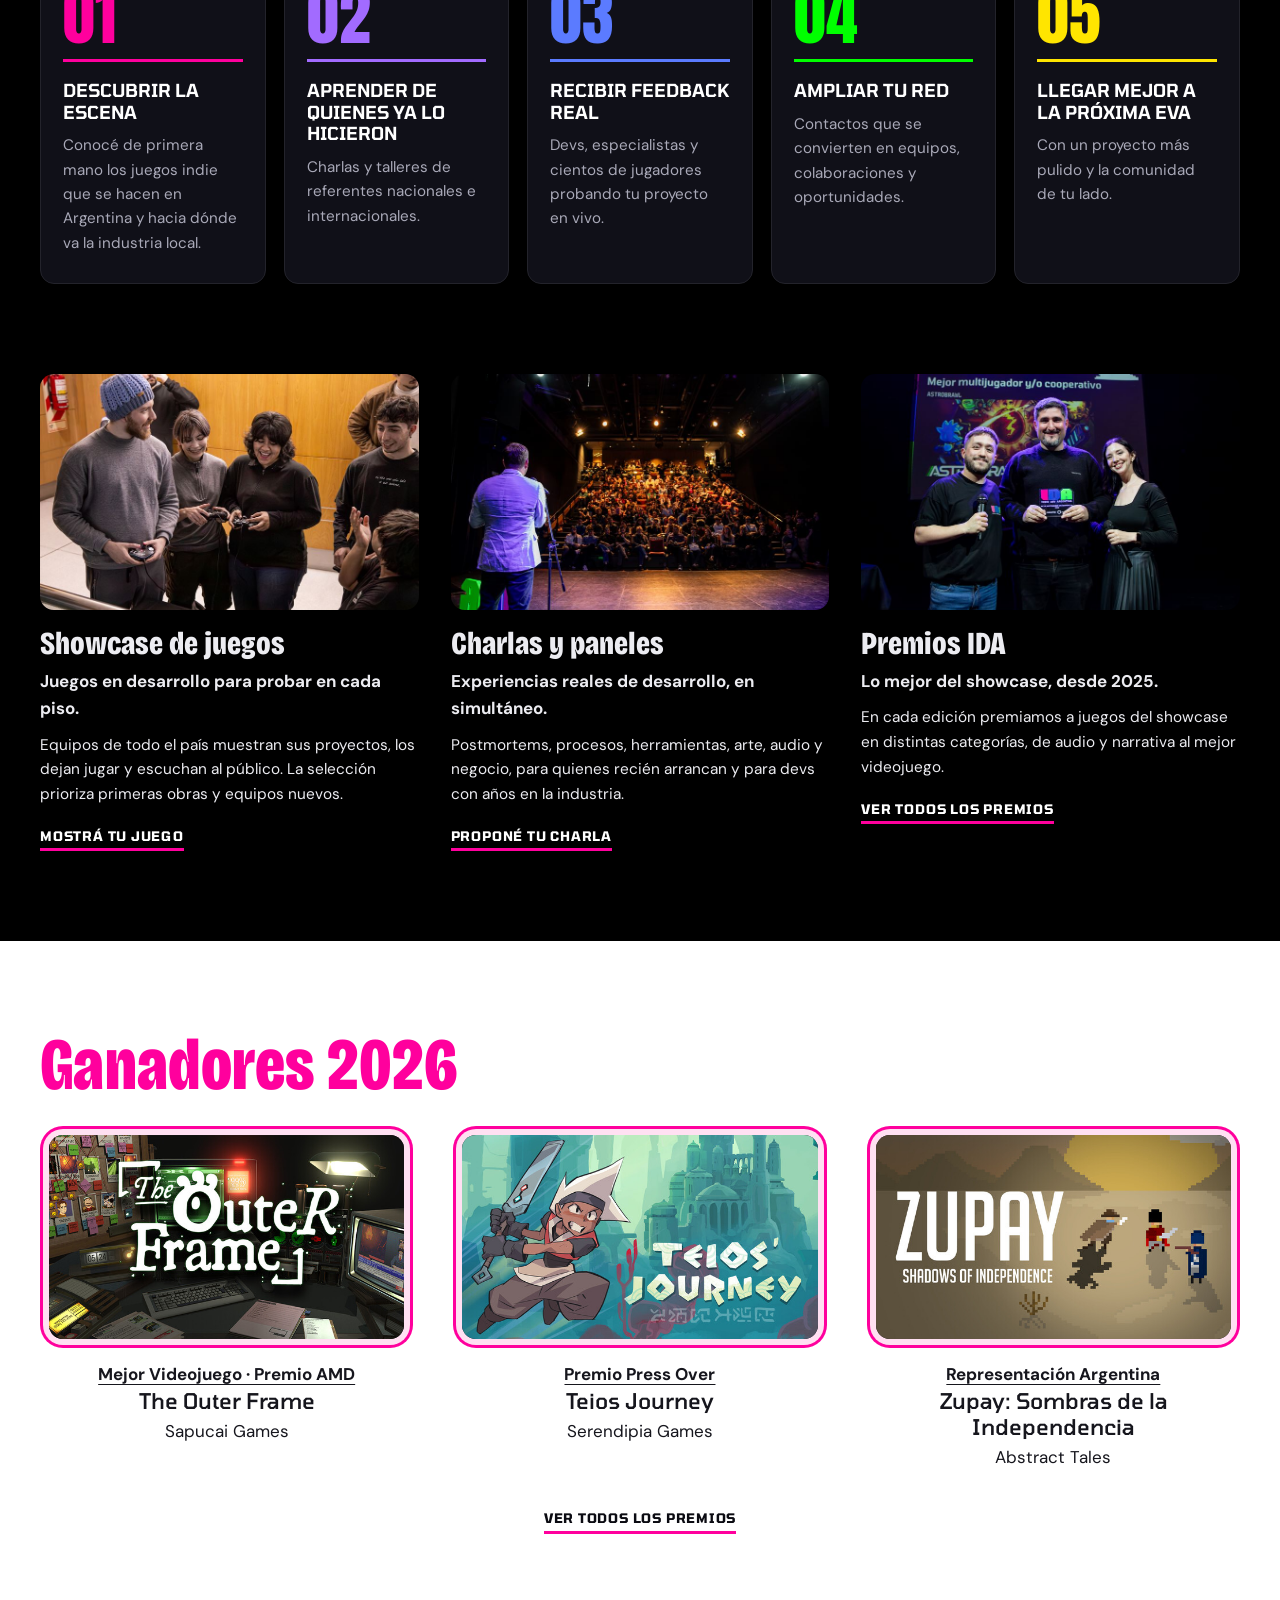
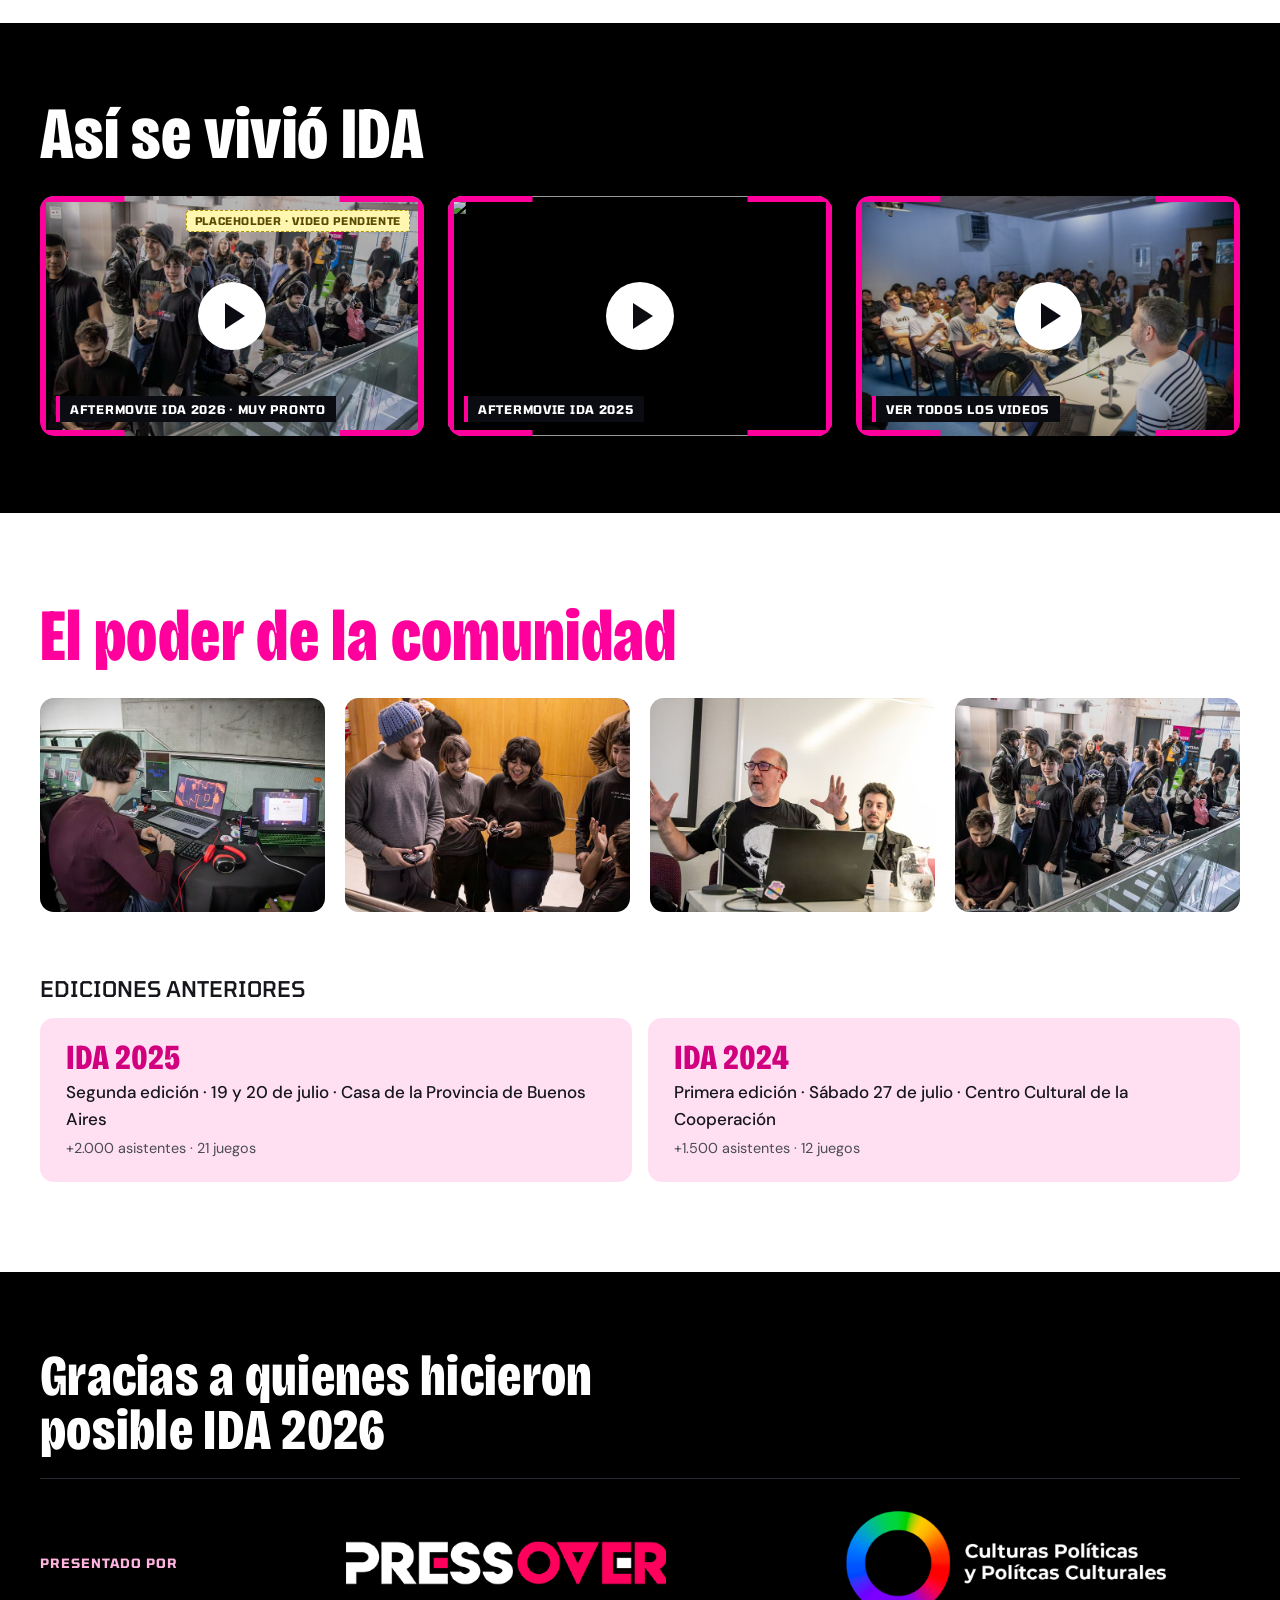
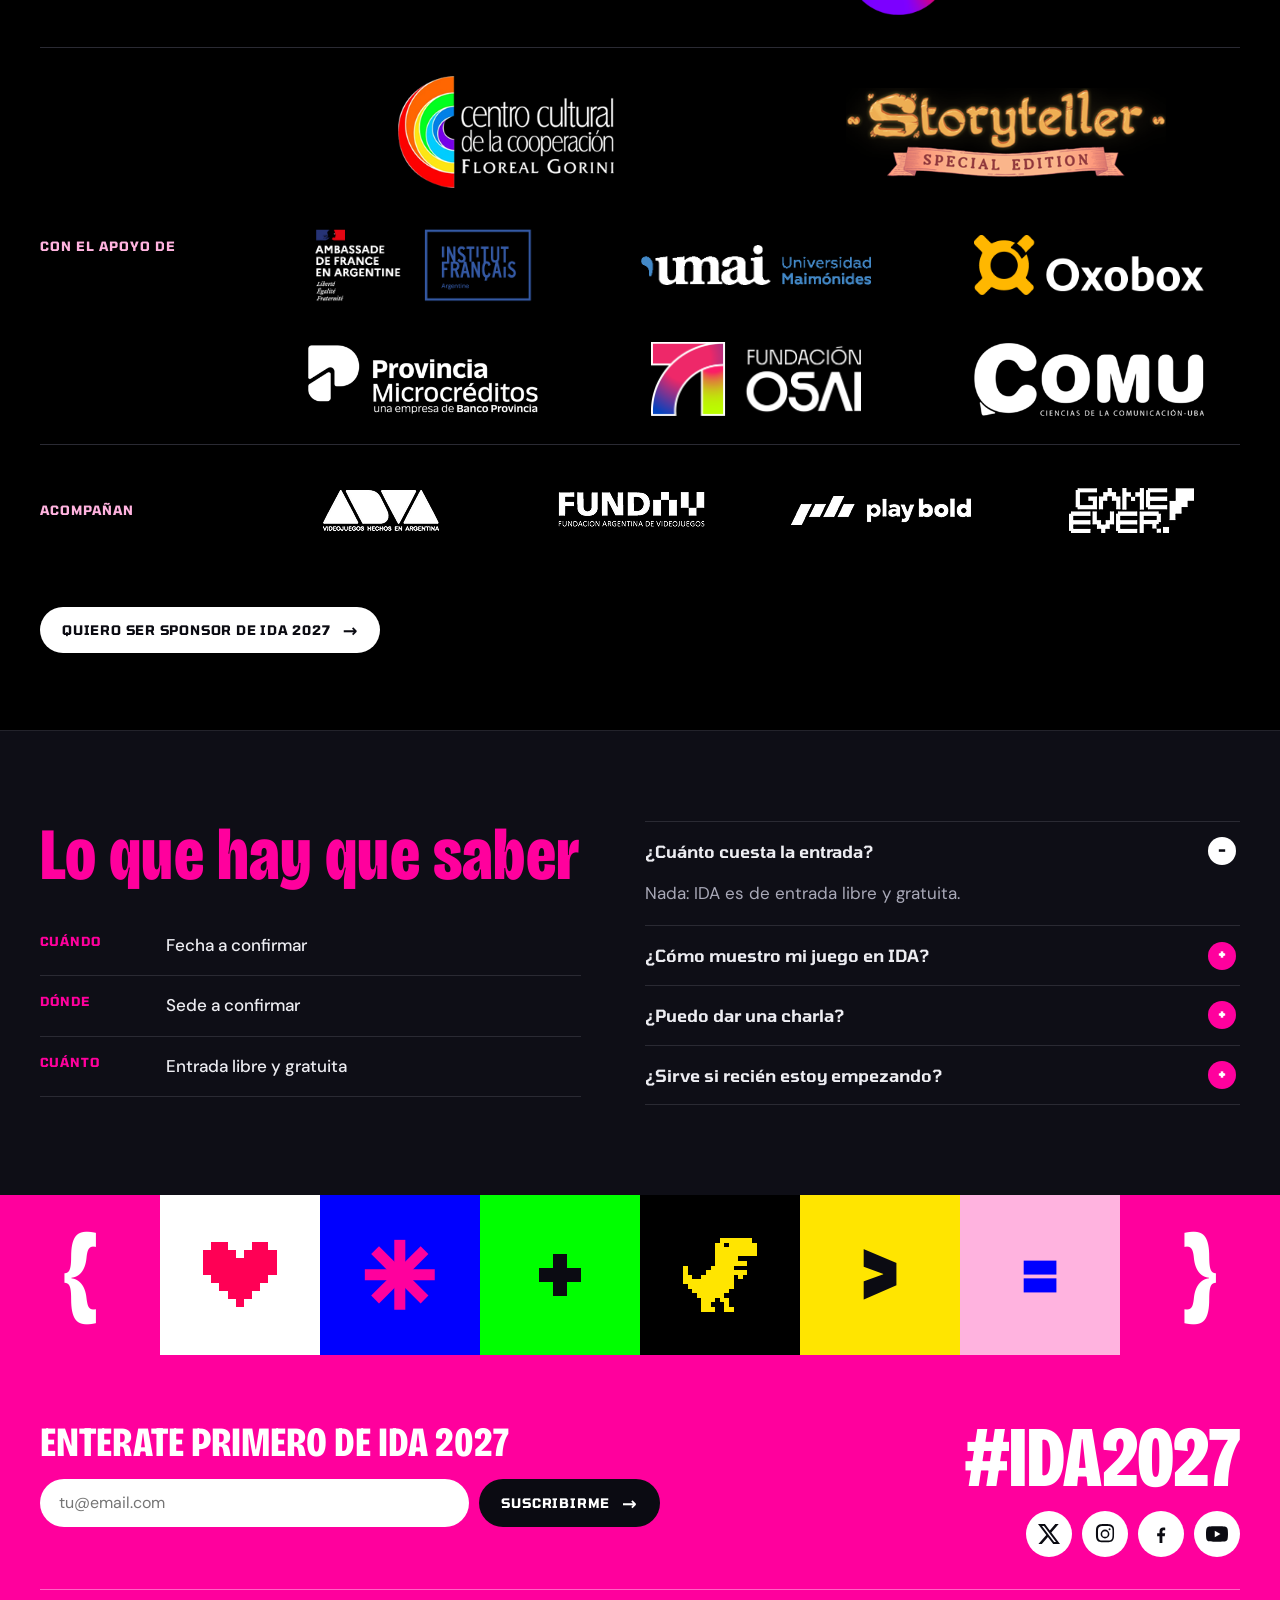
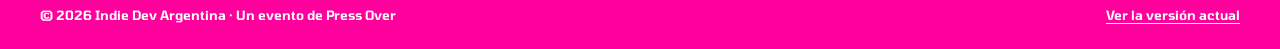
==== commit 298f91a3: "v2: hero a pantalla completa, título nuevo y tarjetas de razones Co-Authored-By: Claude Opus 5.5 <no" ====
--- a/v2/index.html
+++ b/v2/index.html
@@ -25,8 +25,8 @@
   <section class="hero" id="inicio">
     <img class="hero__bg" src="../img/photos/g26-01.jpg" srcset="../img/photos/g26-01-800.jpg 800w, ../img/photos/g26-01.jpg 1600w" sizes="100vw" alt="" fetchpriority="high">
     <div class="wrap hero__in">
-      <h1 data-i18n="hero.title">Construyendo<br>la escena indie<br>argentina</h1>
-      <p class="hero__date" data-i18n="hero.thanks">¡Gracias por hacer IDA <span data-render="year"></span>! Nos vemos en IDA <span data-render="nextYear"></span>.</p>
+      <h1 data-i18n="hero.title">Construyendo<br>juntos la escena<br>indie argentina</h1>
+      <p class="hero__date" data-i18n="hero.thanks">¡Gracias por hacer IDA <span data-render="year"></span>!<br>Nos vemos en IDA <span data-render="nextYear"></span>.</p>
     </div>
   </section>
 
@@ -88,13 +88,13 @@
     <div class="wrap">
       <h2 class="display" data-i18n="why.title">¿Por qué ir a IDA?</h2>
       <p class="sub" data-i18n="why.sub">Cinco razones para no faltar en <span data-render="nextYear"></span></p>
-      <ul class="topics">
-        <li data-i18n="why.1"><b>Descubrir la escena</b> – Conocé de primera mano los juegos indie que se hacen en Argentina y hacia dónde va la industria local.</li>
-        <li data-i18n="why.2"><b>Aprender de quienes ya lo hicieron</b> – Charlas y talleres de referentes nacionales e internacionales.</li>
-        <li data-i18n="why.3"><b>Recibir feedback real</b> – Devs, especialistas y cientos de jugadores probando tu proyecto en vivo.</li>
-        <li data-i18n="why.4"><b>Ampliar tu red</b> – Contactos que se convierten en equipos, colaboraciones y oportunidades.</li>
-        <li data-i18n="why.5"><b>Llegar mejor a la próxima EVA</b> – Con un proyecto más pulido y la comunidad de tu lado.</li>
-      </ul>
+      <div class="reasons">
+        <article class="reason"><span class="reason__n">01</span><h3 data-i18n="why.1.t">Descubrir la escena</h3><p data-i18n="why.1.d">Conocé de primera mano los juegos indie que se hacen en Argentina y hacia dónde va la industria local.</p></article>
+        <article class="reason"><span class="reason__n">02</span><h3 data-i18n="why.2.t">Aprender de quienes ya lo hicieron</h3><p data-i18n="why.2.d">Charlas y talleres de referentes nacionales e internacionales.</p></article>
+        <article class="reason"><span class="reason__n">03</span><h3 data-i18n="why.3.t">Recibir feedback real</h3><p data-i18n="why.3.d">Devs, especialistas y cientos de jugadores probando tu proyecto en vivo.</p></article>
+        <article class="reason"><span class="reason__n">04</span><h3 data-i18n="why.4.t">Ampliar tu red</h3><p data-i18n="why.4.d">Contactos que se convierten en equipos, colaboraciones y oportunidades.</p></article>
+        <article class="reason"><span class="reason__n">05</span><h3 data-i18n="why.5.t">Llegar mejor a la próxima EVA</h3><p data-i18n="why.5.d">Con un proyecto más pulido y la comunidad de tu lado.</p></article>
+      </div>
     </div>
   </section>
 
--- a/v2/v2.css
+++ b/v2/v2.css
@@ -136,8 +136,9 @@
 .menu-open .burger::after { transform: translateY(-7px) rotate(-45deg); }
 
 /* ---------- Hero ---------- */
-.hero { position: relative; min-height: clamp(440px, calc(100vh - 330px), 620px); display: flex; align-items: flex-end; color: #fff; overflow: hidden; background: #000; }
-.hero__bg { position: absolute; inset: 0; width: 100%; height: 100%; object-fit: cover; object-position: 50% 85%; }
+/* Hero + banda de números ocupan justo la pantalla (--stat-h = alto de la banda en escritorio) */
+.hero { --stat-h: 181px; position: relative; min-height: max(440px, min(820px, calc(100vh - var(--brand-h) - var(--nav-h) - var(--stat-h)))); display: flex; align-items: flex-end; color: #fff; overflow: hidden; background: #000; }
+.hero__bg { position: absolute; inset: 0; width: 100%; height: 100%; object-fit: cover; object-position: 50% 68%; }
 .hero::after { content: ''; position: absolute; inset: 0; background: linear-gradient(90deg, rgba(0, 0, 0, .78) 0%, rgba(0, 0, 0, .35) 60%, rgba(0, 0, 0, .1) 100%), linear-gradient(0deg, rgba(0, 0, 0, .5), transparent 50%); }
 .hero__in { position: relative; z-index: 1; padding-top: 48px; padding-bottom: clamp(40px, 6vw, 72px); }
 .hero h1 { font: 800 condensed clamp(2.6rem, min(10vw, 13vh), 8.6rem)/.86 var(--f-display); text-transform: uppercase; margin-bottom: 24px; }
@@ -194,6 +195,18 @@
 .topics li:nth-child(3)::before { background: var(--green); }
 .topics li:nth-child(4)::before { background: var(--yellow); }
 .topics li:nth-child(5)::before { background: var(--violet); }
+
+/* ---------- 5 razones: tarjetas con número gigante ---------- */
+.reasons { display: grid; grid-template-columns: repeat(5, minmax(0, 1fr)); gap: 18px; margin-top: 32px; }
+.reason { --c: var(--mag); position: relative; padding: 26px 22px 28px; border-radius: var(--radius); background: #101018; border: 1px solid #23232b; transition: transform .2s, border-color .2s; }
+.reason:nth-child(2) { --c: #a26bff; }
+.reason:nth-child(3) { --c: #5b7bff; }
+.reason:nth-child(4) { --c: var(--green); }
+.reason:nth-child(5) { --c: var(--yellow); }
+.reason:hover { transform: translateY(-4px); border-color: var(--c); }
+.reason__n { display: block; font: 400 clamp(3.6rem, 5vw, 4.8rem)/.85 var(--f-num); color: var(--c); padding-bottom: 16px; margin-bottom: 18px; border-bottom: 3px solid var(--c); }
+.reason h3 { font: 600 1.12rem/1.2 var(--f-head); text-transform: uppercase; color: #fff; margin-bottom: 10px; }
+.reason p { margin: 0; font-size: .95rem; color: var(--muted); }
 
 /* ---------- 3 columnas ---------- */
 .features { display: grid; grid-template-columns: repeat(3, minmax(0, 1fr)); gap: 32px; }
@@ -387,6 +400,9 @@
   .stats { grid-template-columns: repeat(3, minmax(0, 1fr)); row-gap: 28px; }
   .nav a { padding: 8px 9px; font-size: .8rem; }
   .audience { grid-template-columns: repeat(2, minmax(0, 1fr)); }
+  .reasons { grid-template-columns: repeat(6, minmax(0, 1fr)); }
+  .reason { grid-column: span 2; }
+  .reason:nth-child(4) { grid-column: 2 / span 2; }
 }
 @media (min-width: 1061px) and (max-width: 1180px) {
   .brand span { display: none; }
@@ -438,6 +454,8 @@
   .facts div { grid-template-columns: 1fr; gap: 2px; }
   .announce .pill { width: 100%; justify-content: center; }
   .audience { grid-template-columns: 1fr; }
+  .reasons { grid-template-columns: 1fr; }
+  .reason, .reason:nth-child(4) { grid-column: auto; }
   .yhead .u-link { margin-left: 0; }
   .growth__row { grid-template-columns: 44px minmax(0, 1fr) 56px; gap: 10px; }
 }
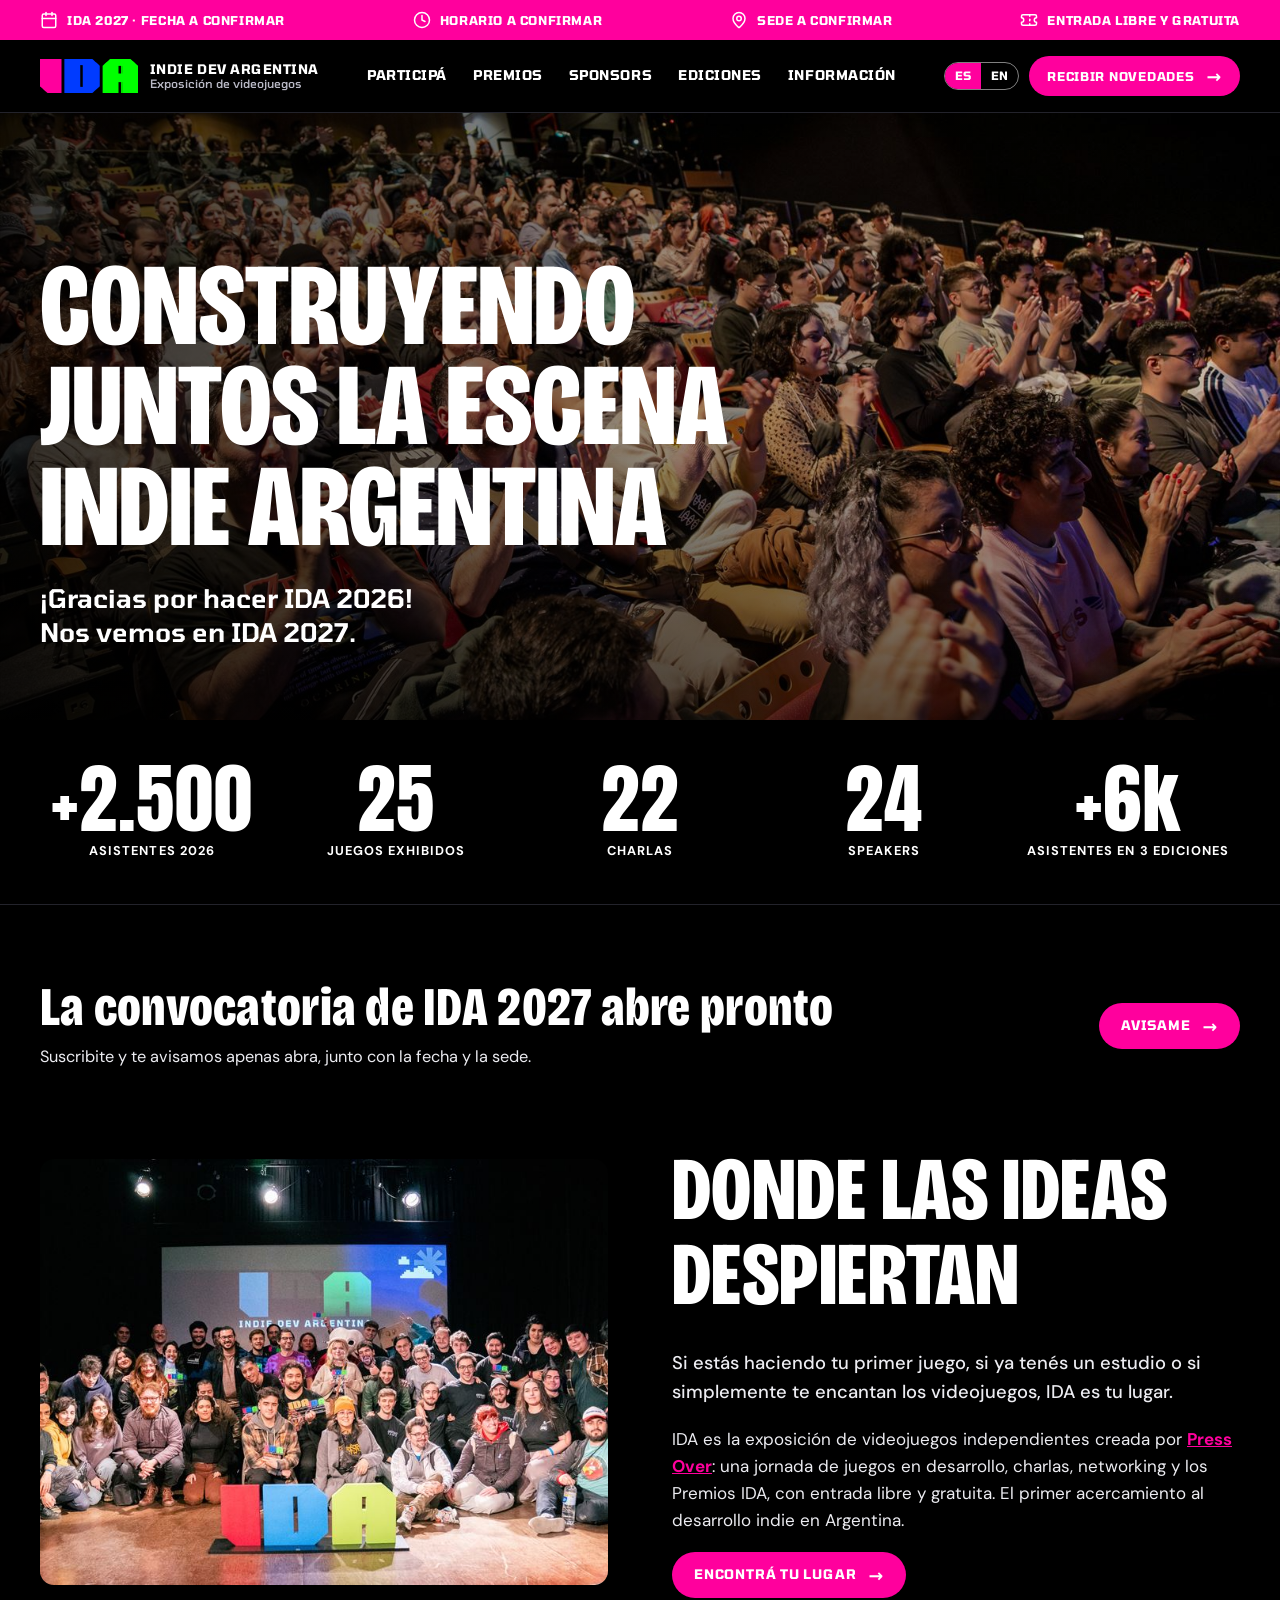
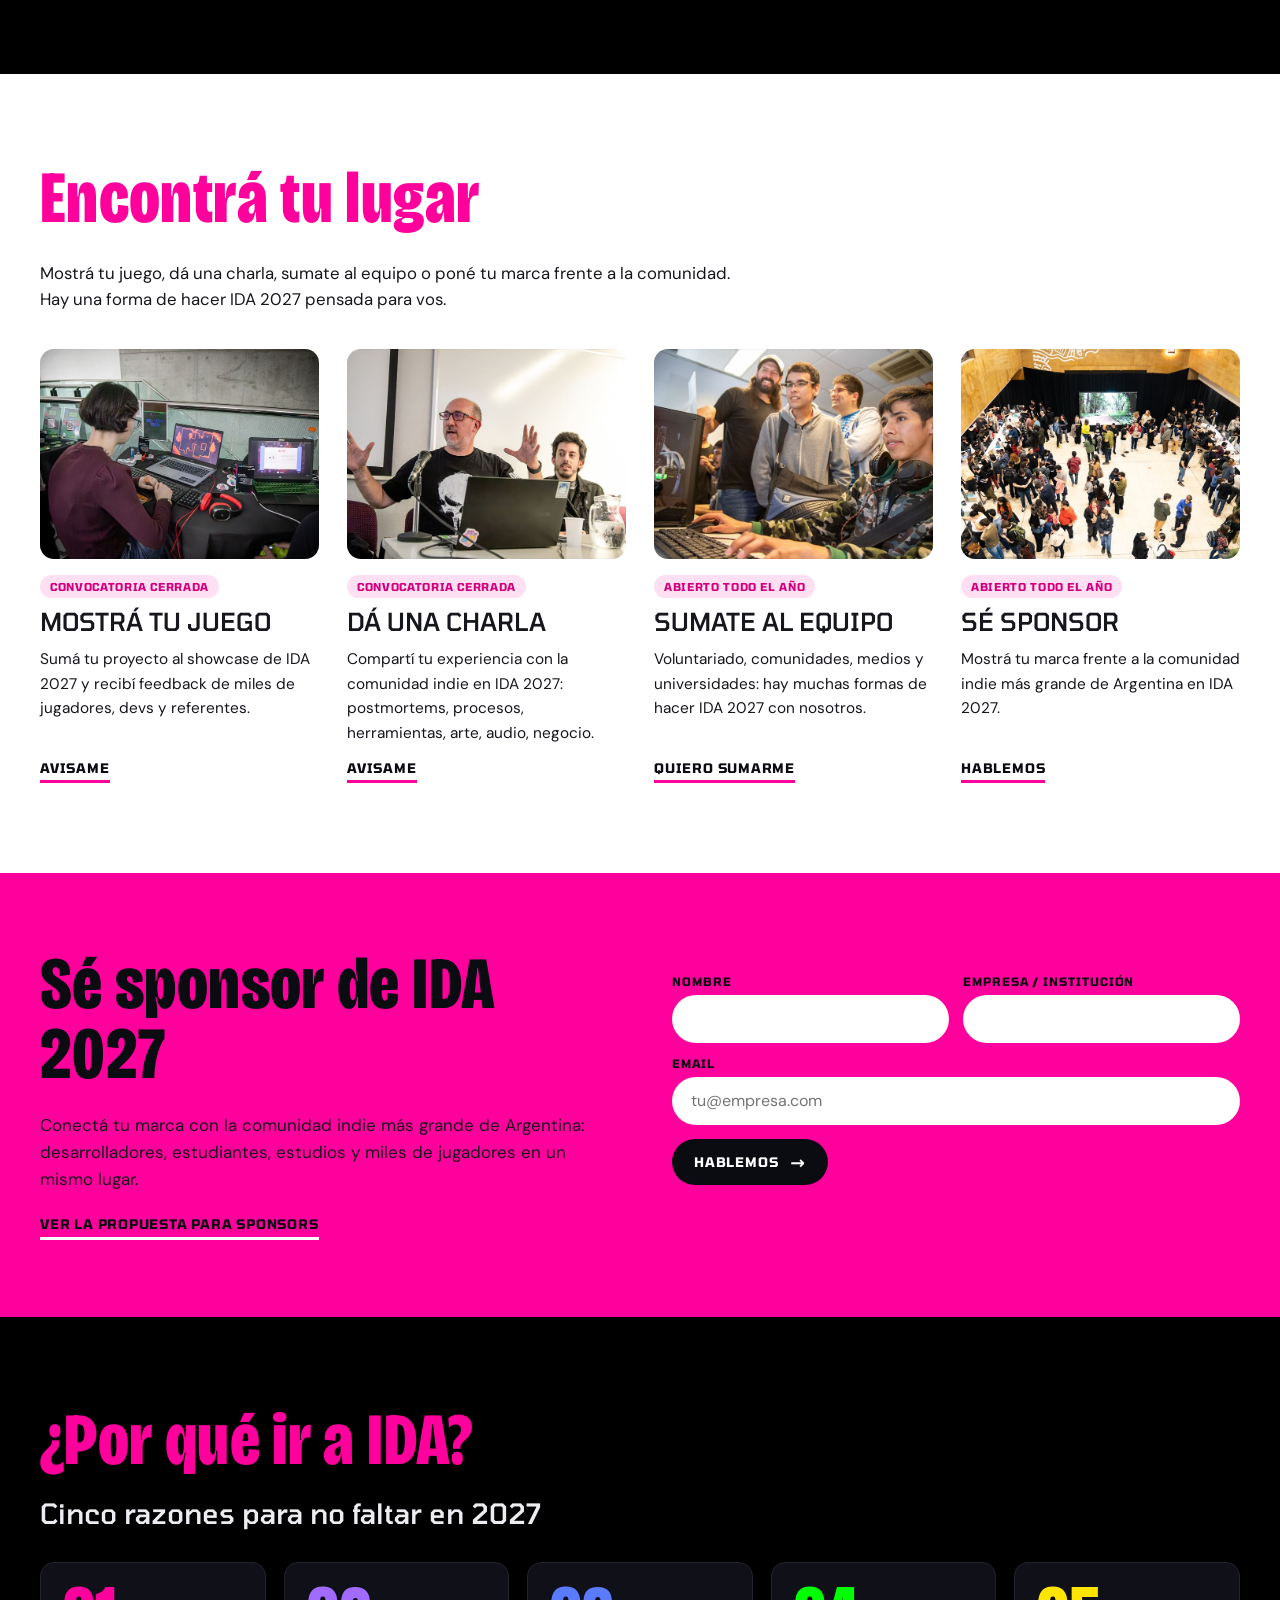
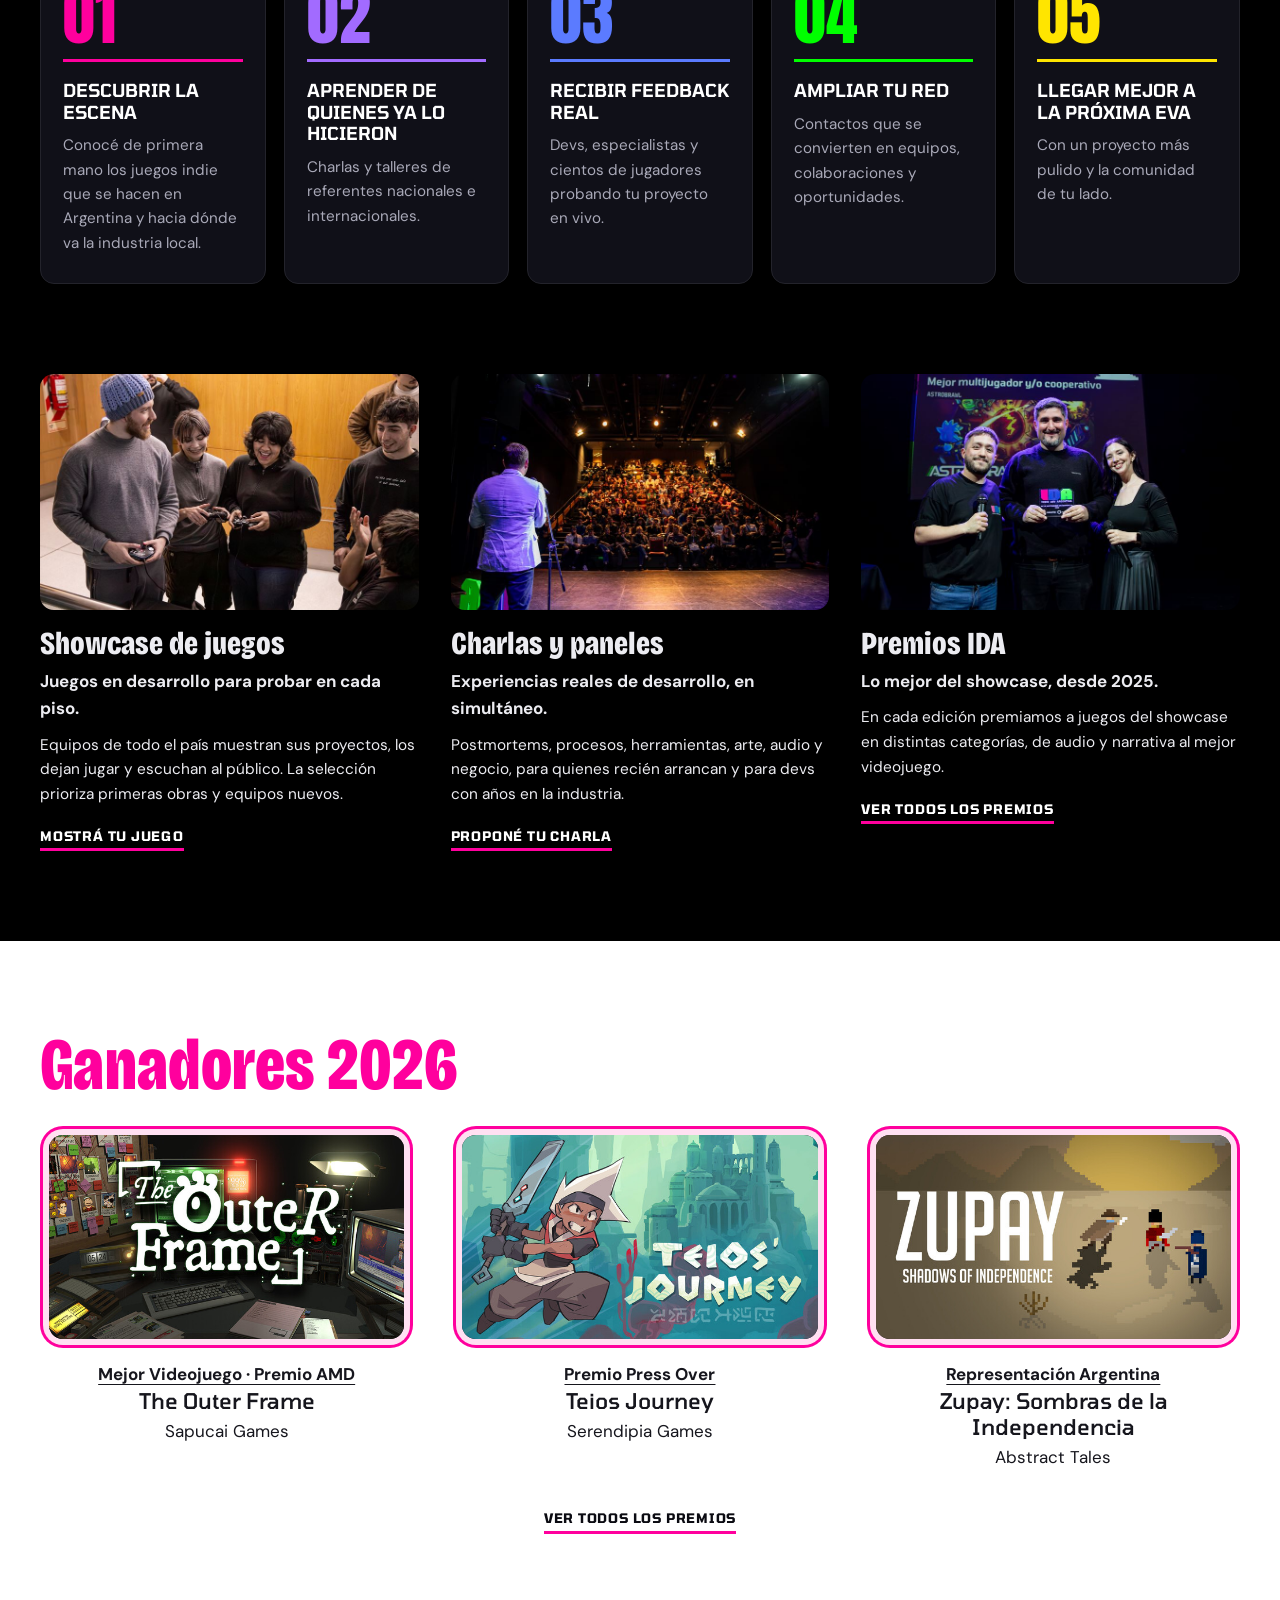
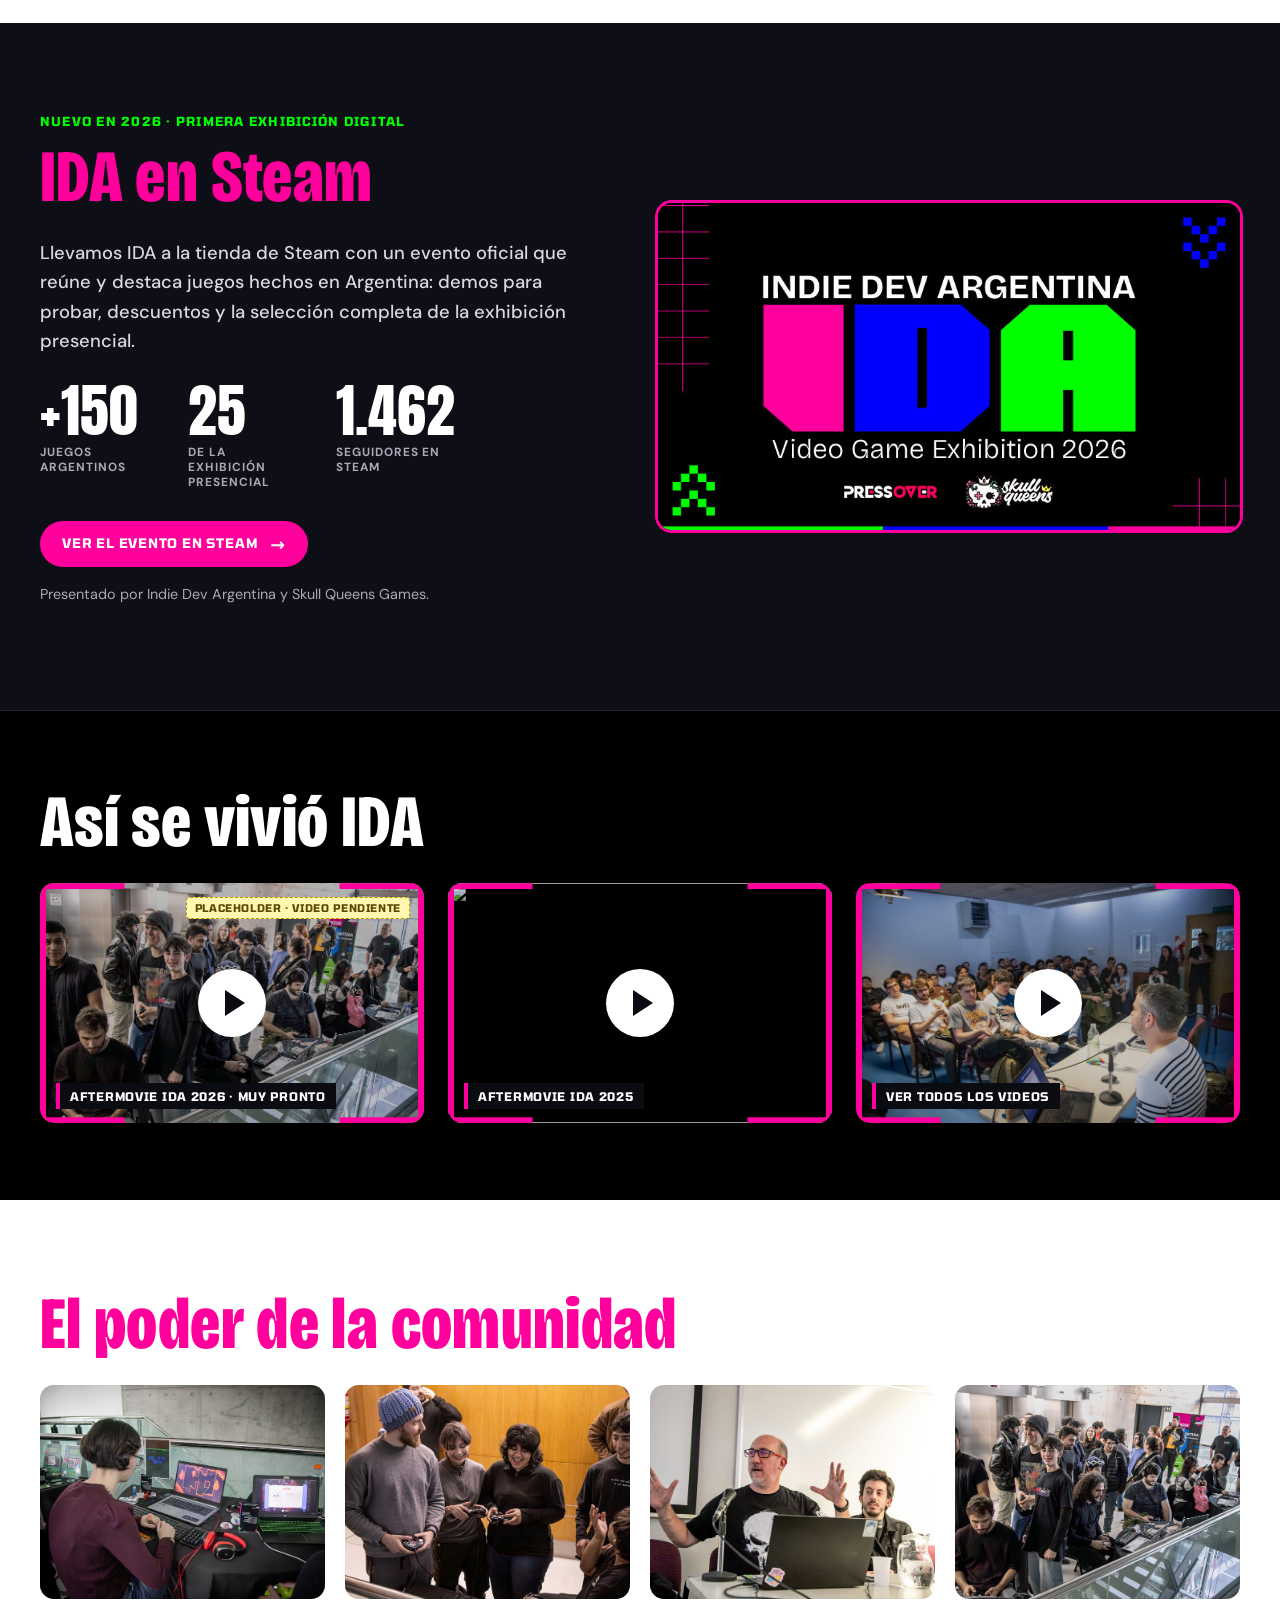
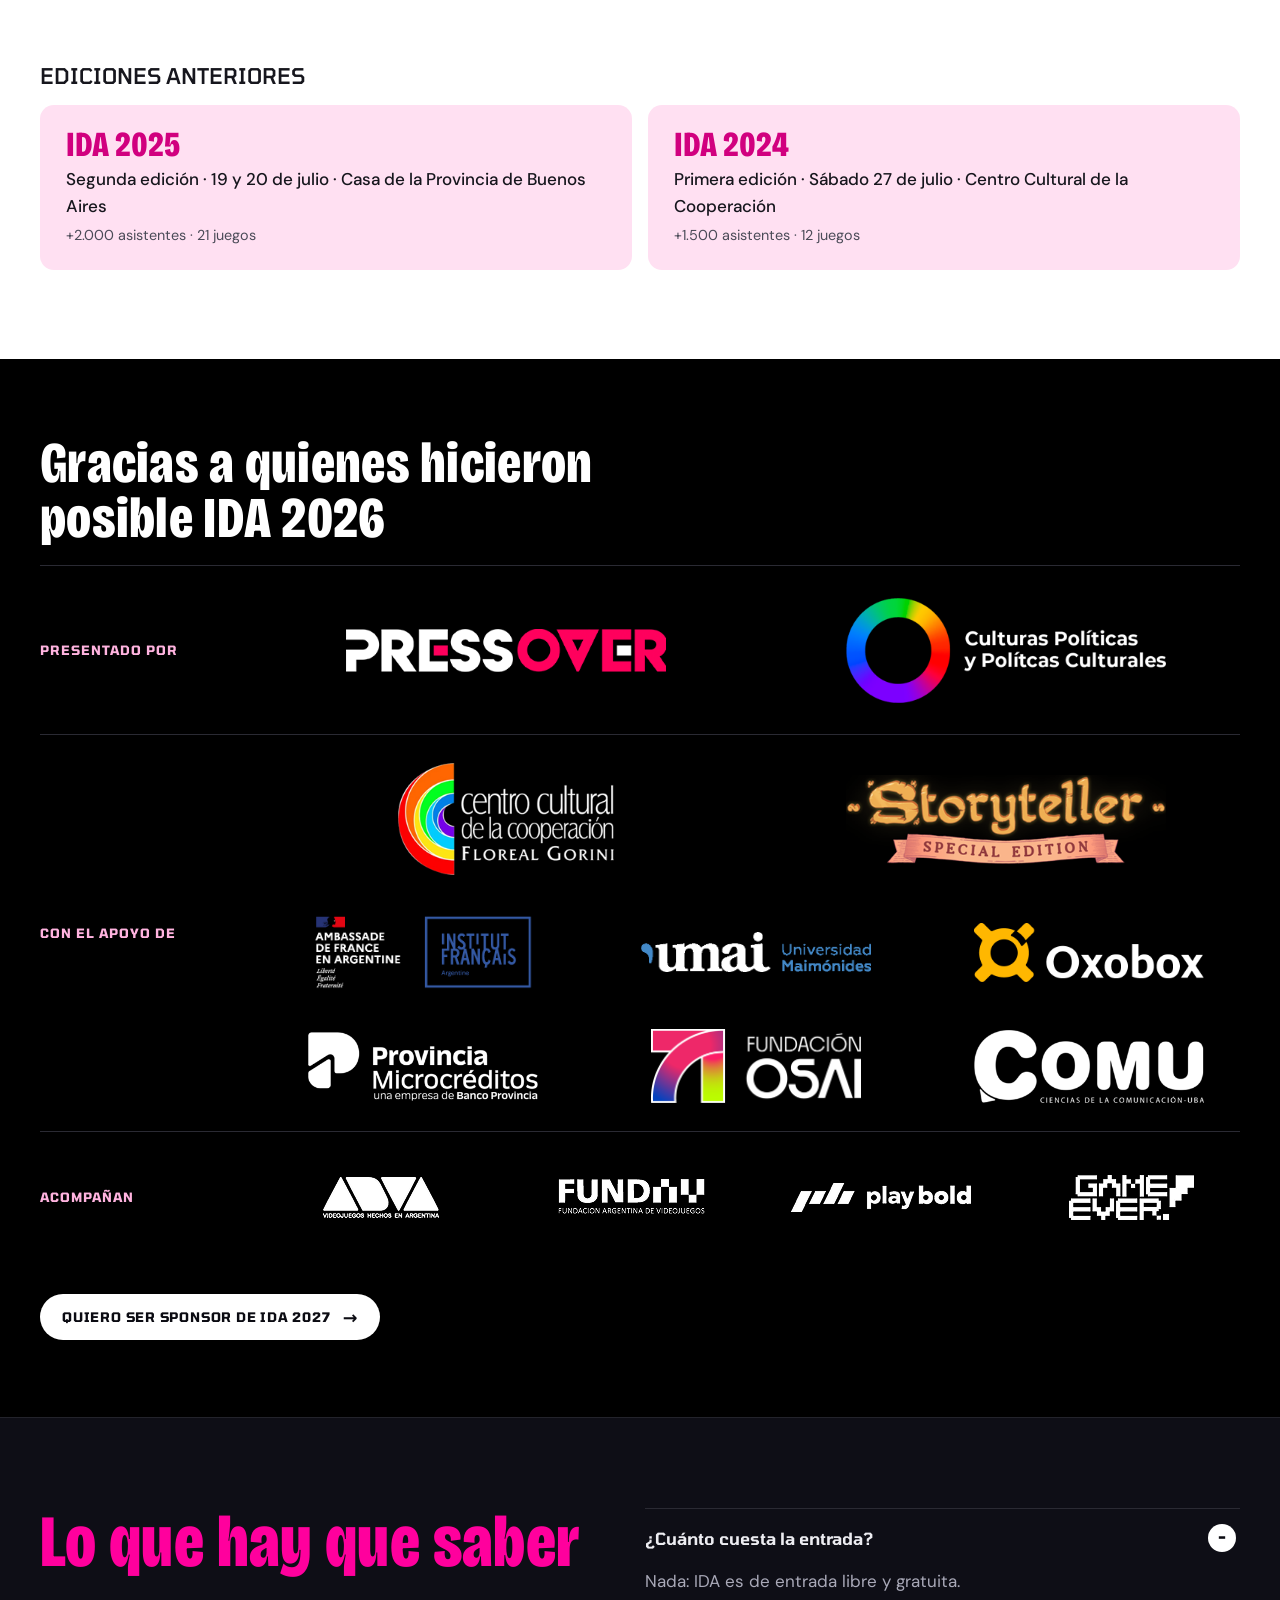
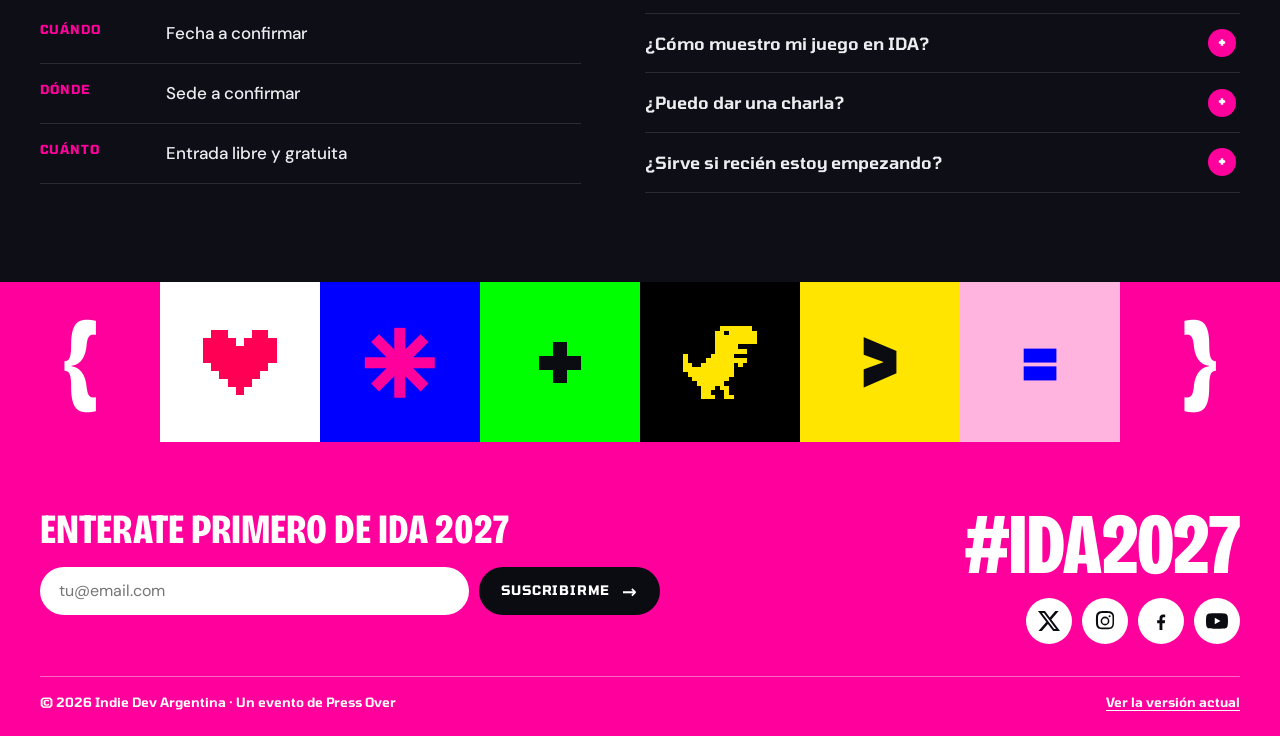
==== commit acd862e9: "Ganadores 2025, coproductores 2025 y sección IDA en Steam Co-Authored-By: Claude Opus 5.5 <noreply@a" ====
--- a/v2/index.html
+++ b/v2/index.html
@@ -133,6 +133,11 @@
     </div>
   </section>
 
+  <!-- ============ IDA EN STEAM (exhibición digital) ============ -->
+  <section class="section dark dark--ink" id="steam">
+    <div class="wrap" data-render="steam"></div>
+  </section>
+
   <!-- ============ VIDEOS (banda rosa, como "Why Attend?") ============ -->
   <section class="band dark" id="videos">
     <div class="wrap">
--- a/v2/v2.css
+++ b/v2/v2.css
@@ -226,6 +226,19 @@
 .winner p { margin-bottom: 0; }
 .winners__foot { display: flex; flex-wrap: wrap; align-items: center; justify-content: center; gap: 16px 28px; margin-top: 40px; }
 
+/* ---------- IDA en Steam ---------- */
+.steam { display: grid; grid-template-columns: minmax(0, 1fr) minmax(0, 1.05fr); gap: clamp(32px, 5vw, 72px); align-items: center; }
+.kicker { font: 700 .78rem/1.3 var(--f-head); text-transform: uppercase; letter-spacing: .1em; color: var(--green); margin-bottom: 14px; }
+.steam .lead { color: #d8d8e0; max-width: 54ch; }
+.steam__stats { display: grid; grid-template-columns: repeat(3, minmax(0, max-content)); gap: 18px 36px; margin: 28px 0 30px; }
+.steam__stats b { display: block; font: 400 clamp(2.6rem, 4.6vw, 3.6rem)/.9 var(--f-num); color: #fff; }
+.steam__stats span { display: block; max-width: 14ch; margin-top: 8px; font: 700 .74rem/1.3 var(--f-body); text-transform: uppercase; letter-spacing: .08em; color: var(--muted); }
+.steam .note { margin-top: 16px; }
+.steam__art { display: block; border-radius: var(--radius); overflow: hidden; box-shadow: 0 0 0 3px var(--mag); transition: transform .2s; }
+.steam__art:hover { transform: translateY(-4px); }
+.steam__art img { width: 100%; }
+.ed__block .steam__stats { margin-top: 0; }
+
 /* ---------- Videos ---------- */
 .vcards { display: grid; grid-template-columns: repeat(3, minmax(0, 1fr)); gap: 24px; }
 .vcard { position: relative; display: block; aspect-ratio: 16 / 10; border-radius: var(--radius); overflow: hidden; border: 0; padding: 0; background: #000; color: #fff; text-decoration: none; cursor: pointer; width: 100%; }
@@ -424,7 +437,7 @@
   .pgroup { grid-template-columns: 1fr; }
   .foot__tag { justify-self: start; text-align: left; }
   .socials { justify-content: flex-start; }
-  .phero--split .wrap, .ed__intro, .growth-split { grid-template-columns: 1fr; }
+  .phero--split .wrap, .ed__intro, .growth-split, .steam { grid-template-columns: 1fr; }
   .ed__stats { grid-template-columns: repeat(2, minmax(0, 1fr)); row-gap: 28px; }
   .gallery { grid-template-columns: repeat(2, minmax(0, 1fr)); }
 }
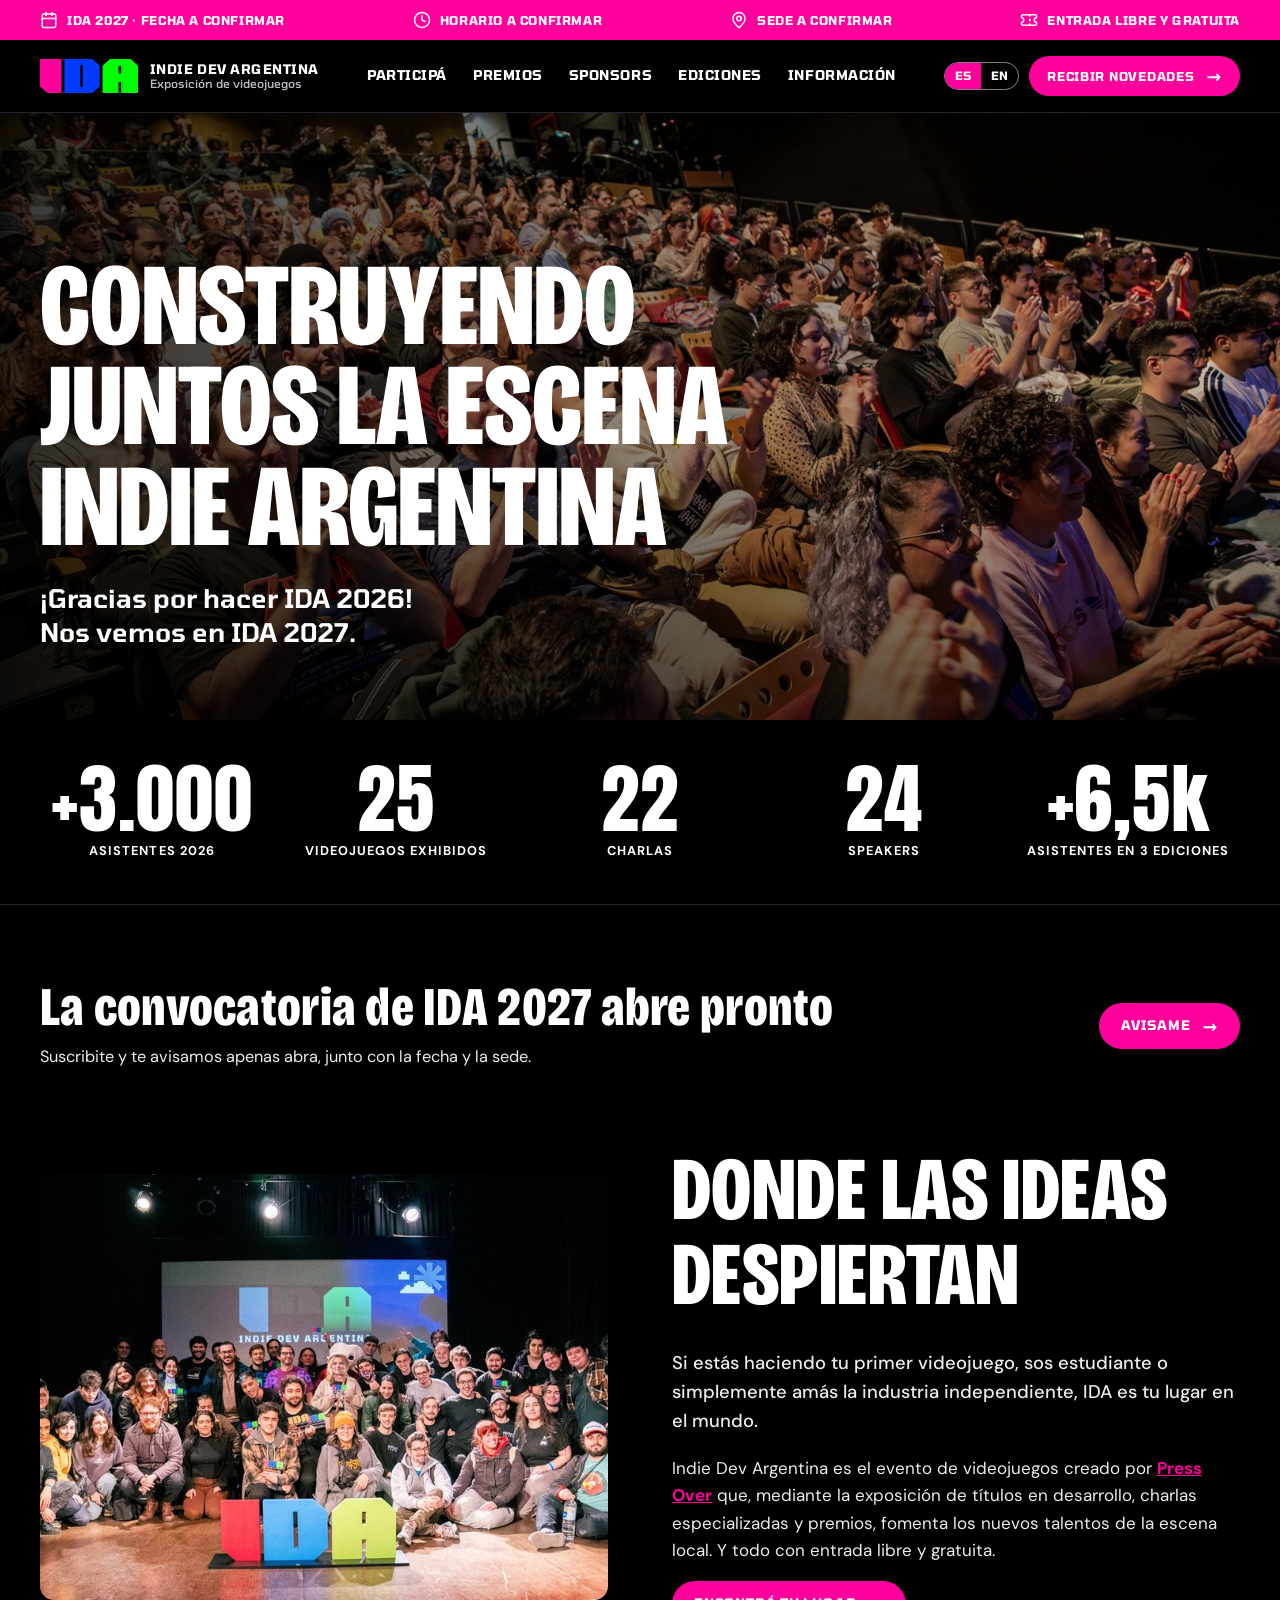
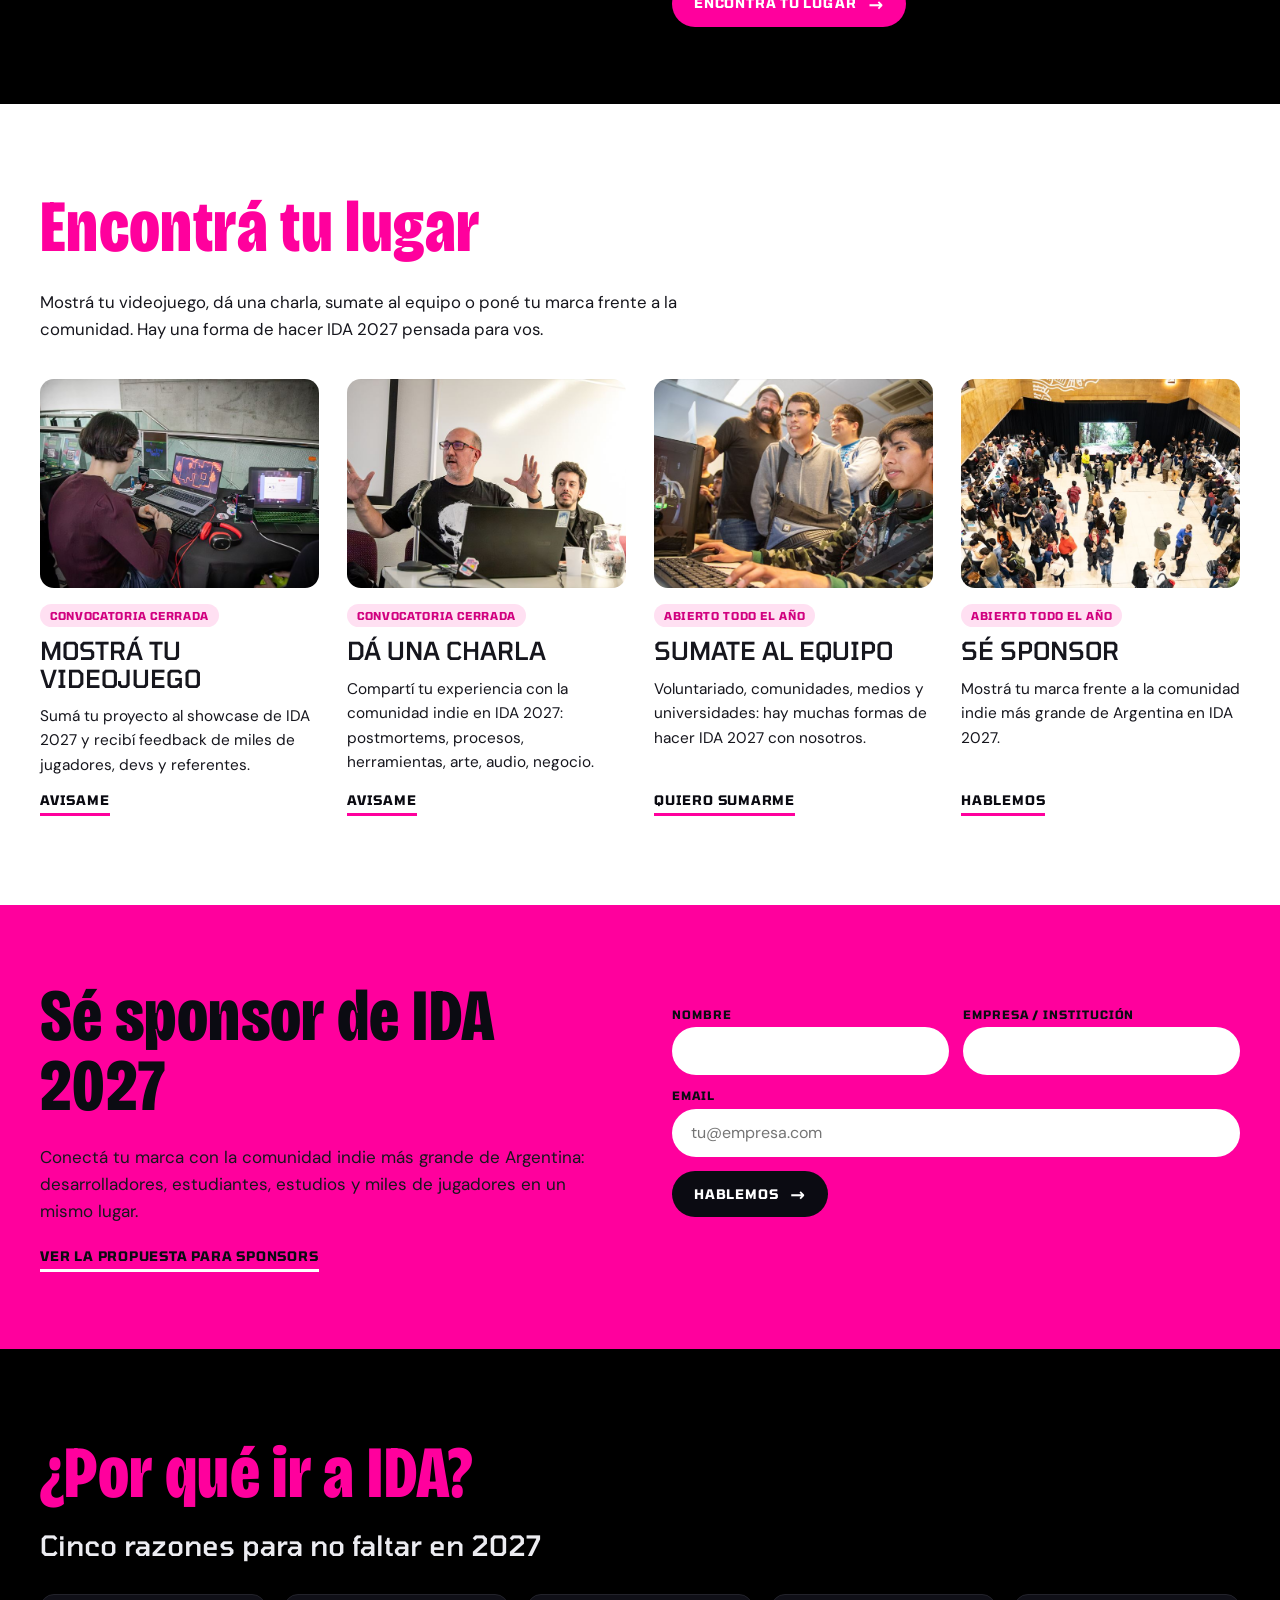
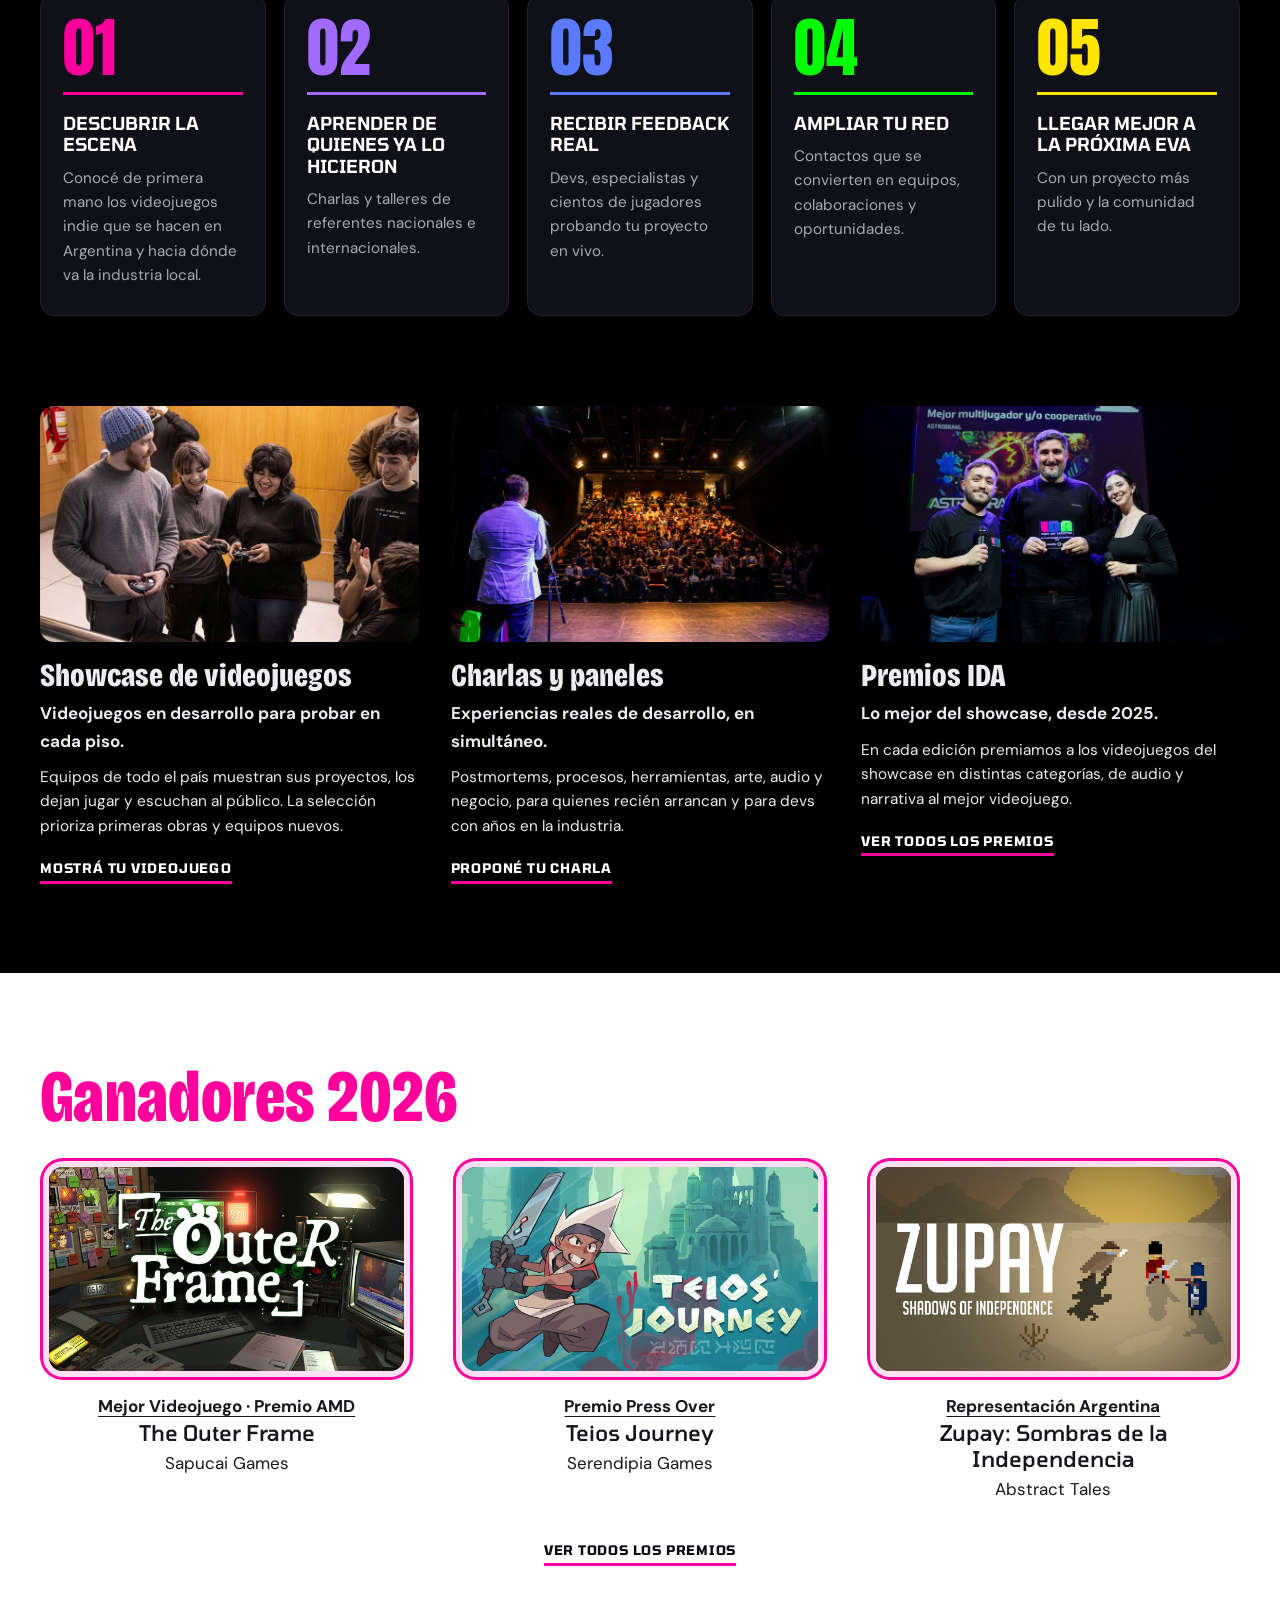
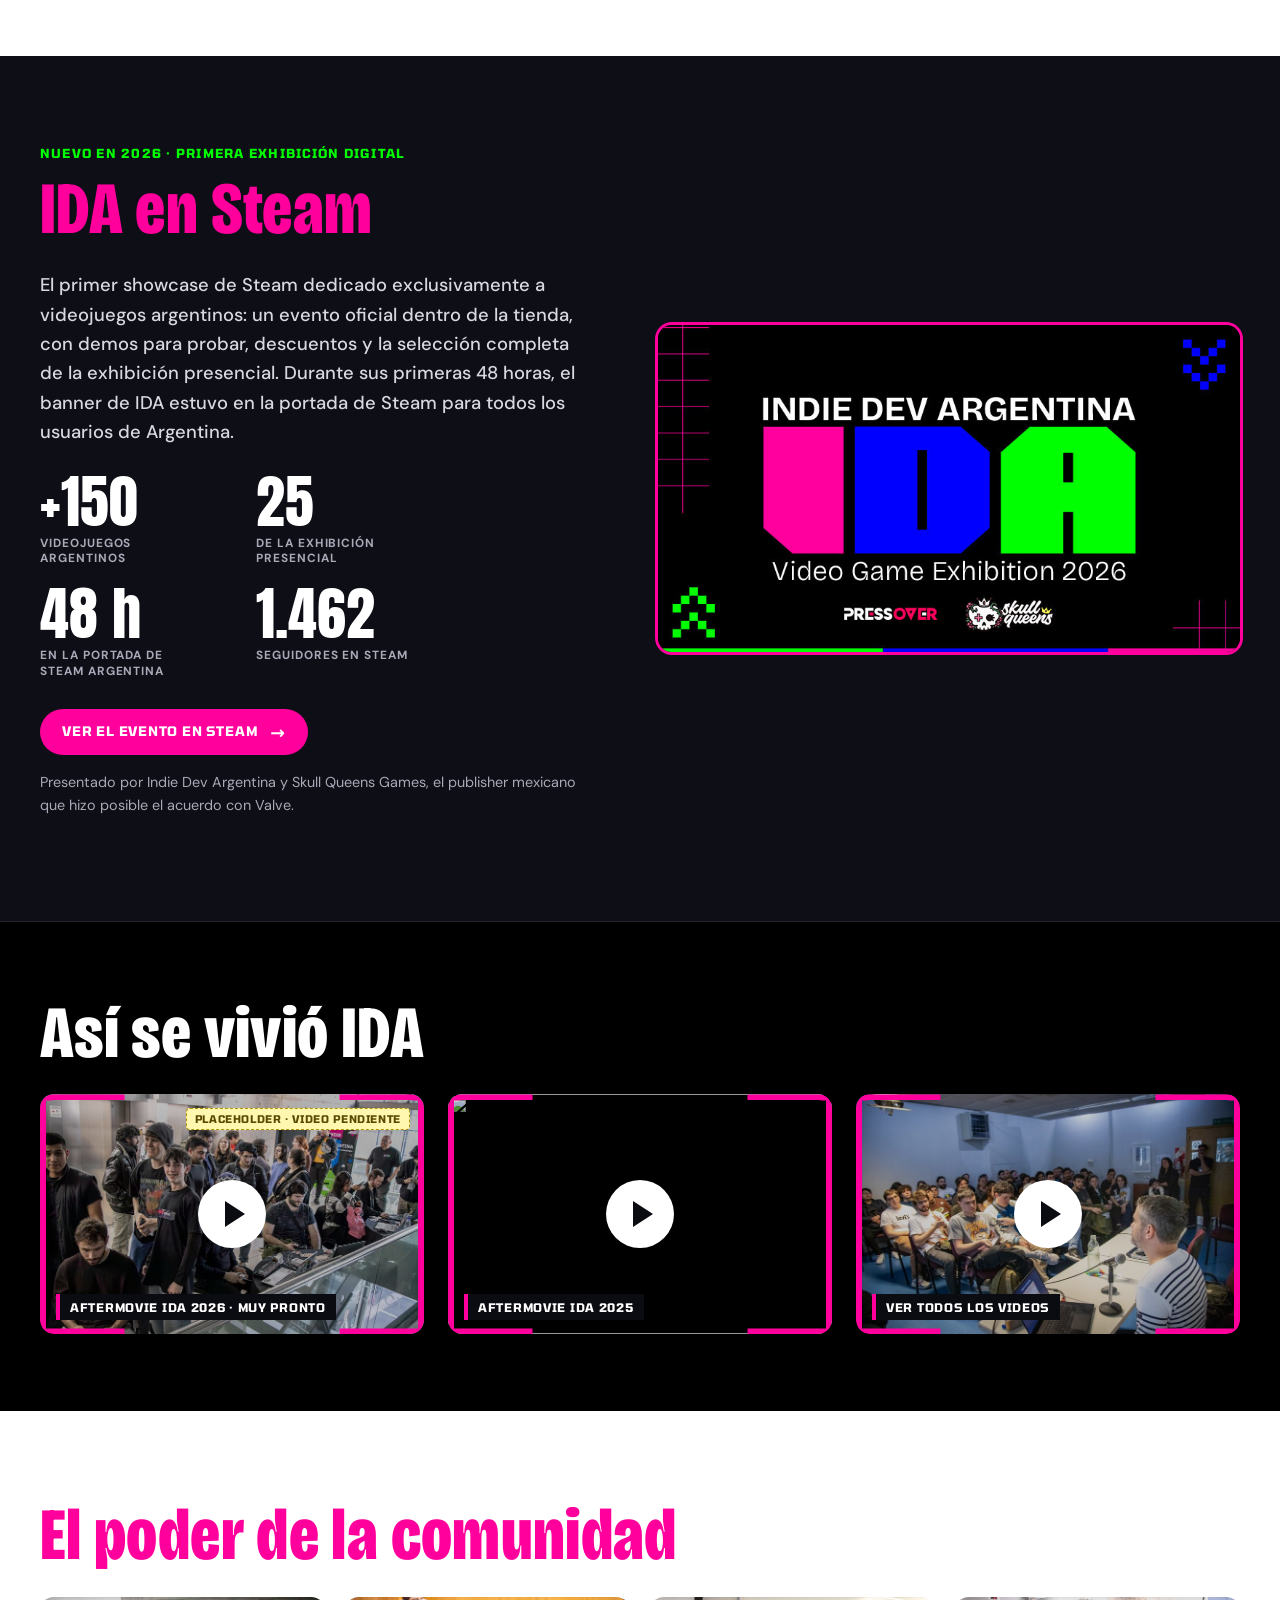
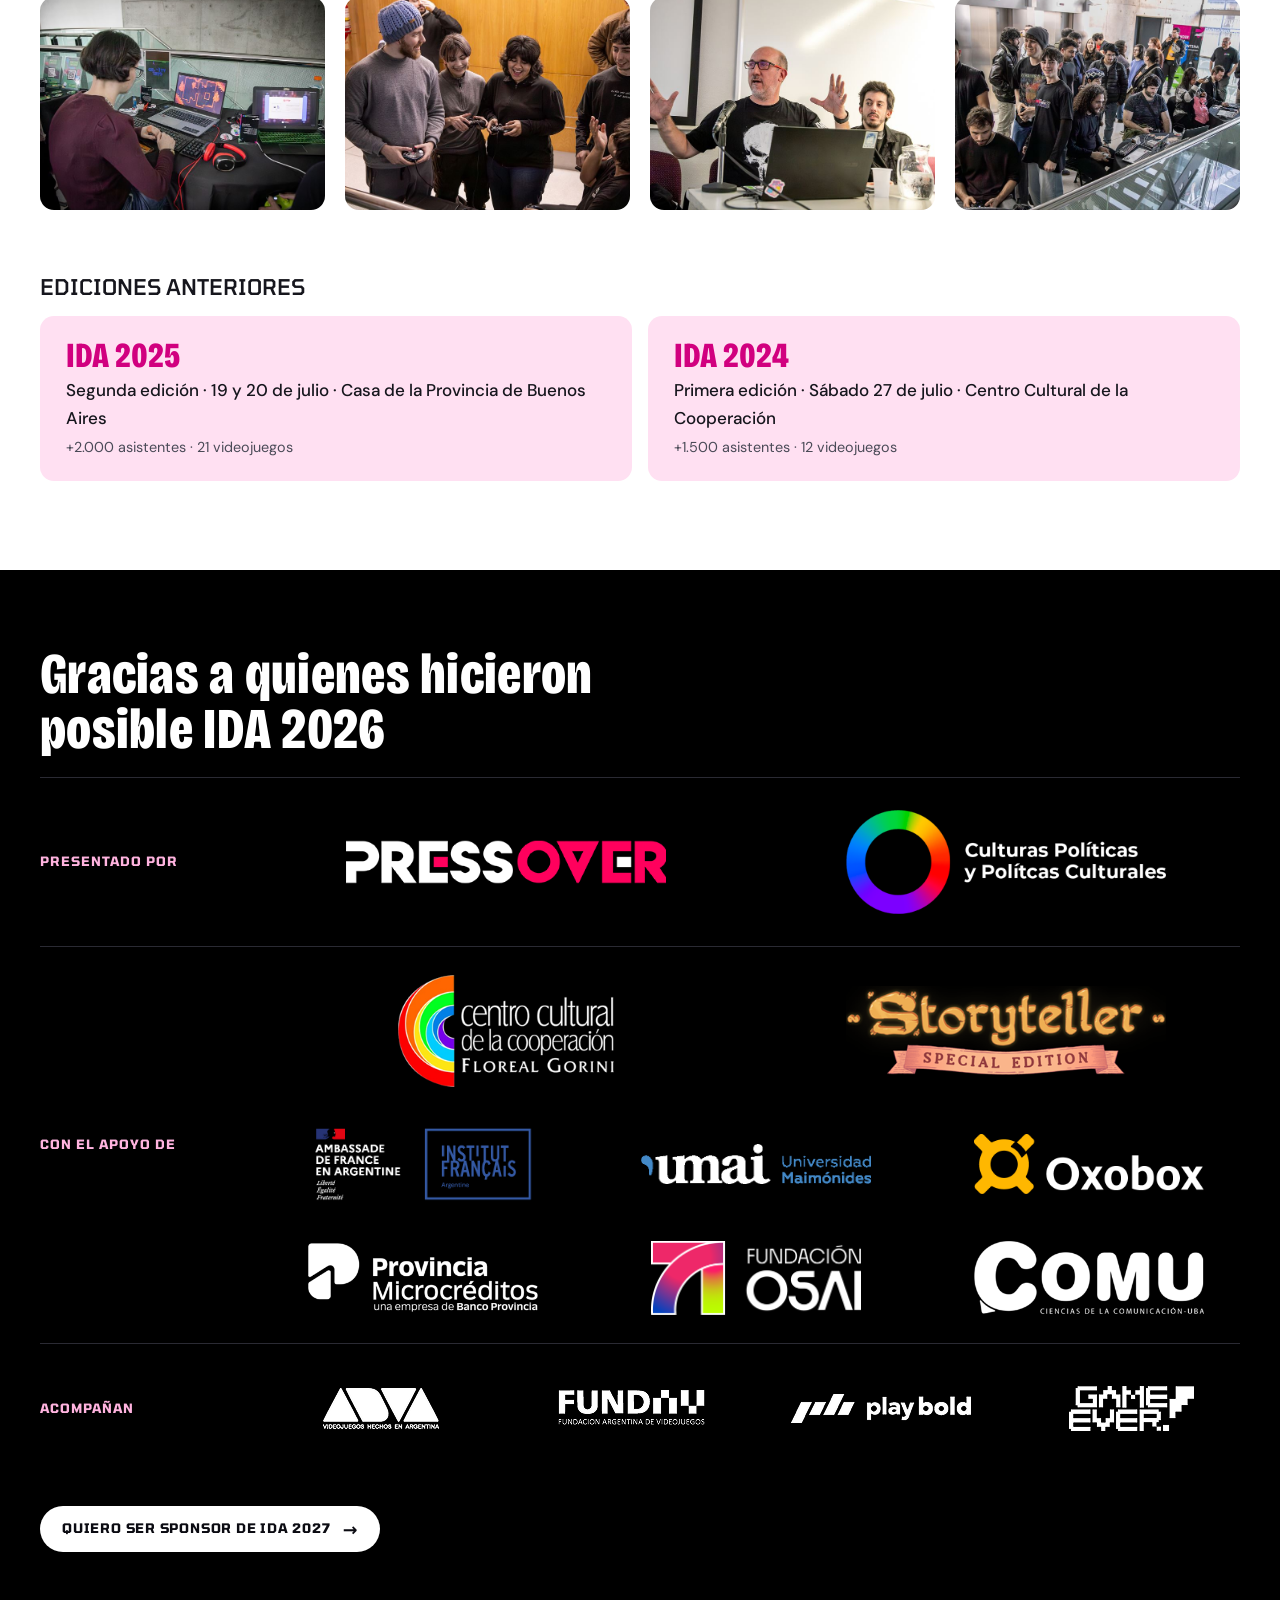
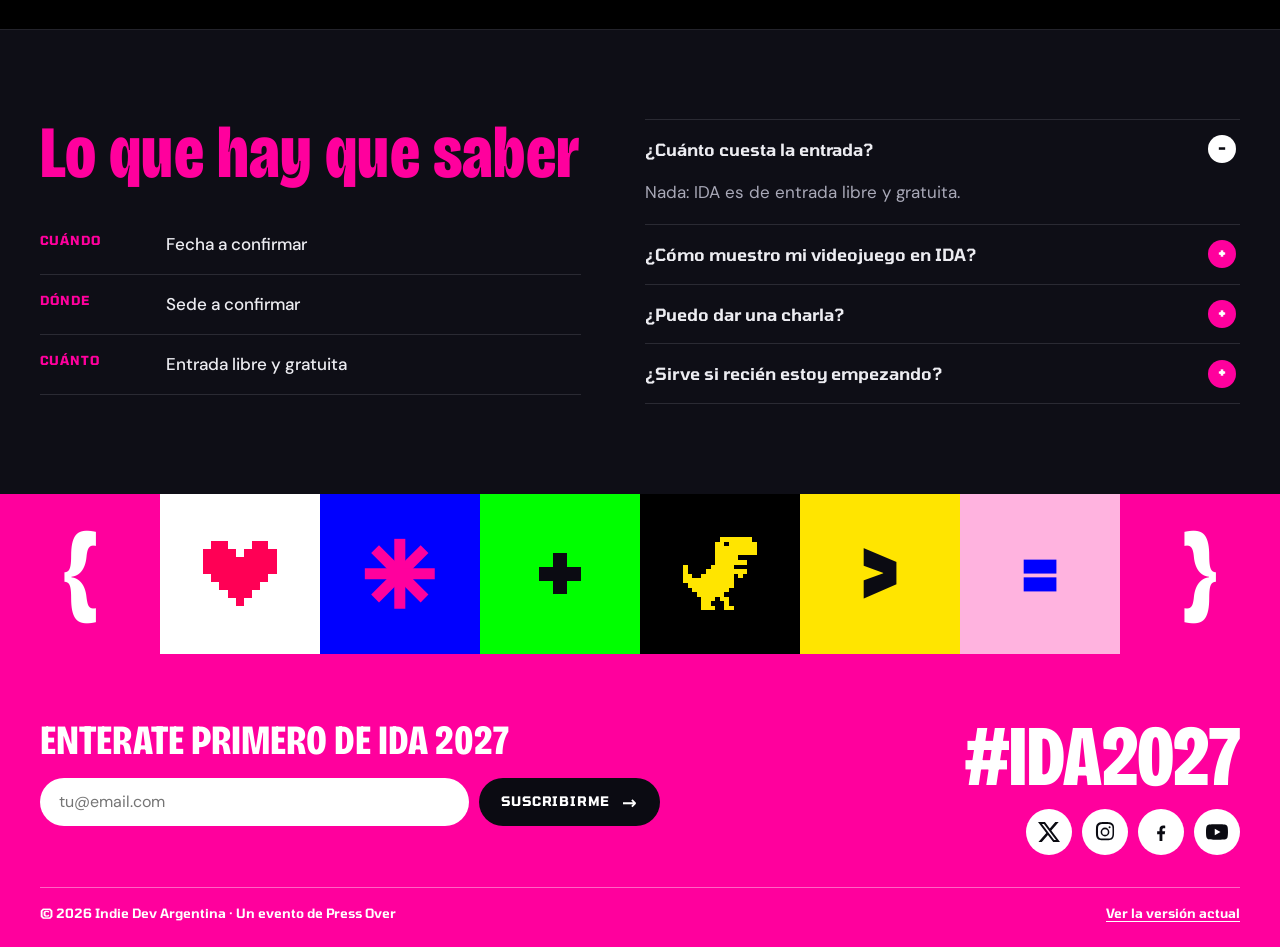
==== commit d2f4bef3: "v2: texto nuevo de IDA y videojuego en vez de juego Co-Authored-By: Claude Opus 5.5 <noreply@anthrop" ====
--- a/v2/index.html
+++ b/v2/index.html
@@ -46,8 +46,8 @@
       <img class="split__img" src="../img/photos/group-960.jpg" srcset="../img/photos/group-960.jpg 960w, ../img/photos/group.jpg 1920w" sizes="(max-width: 860px) 100vw, 45vw" alt="Foto grupal de la comunidad de IDA sobre el escenario, con las letras gigantes de IDA" data-i18n-attr="alt:about.alt" loading="lazy" width="960" height="538">
       <div>
         <h2 class="display display--ink" data-i18n="about.title">Donde las ideas despiertan</h2>
-        <p class="lead" data-i18n="about.lead">Si estás haciendo tu primer juego, si ya tenés un estudio o si simplemente te encantan los videojuegos, IDA es tu lugar.</p>
-        <p data-i18n="about.text">IDA es la exposición de videojuegos independientes creada por <a href="https://pressover.news/" target="_blank" rel="noopener">Press Over</a>: una jornada de juegos en desarrollo, charlas, networking y los Premios IDA, con entrada libre y gratuita. El primer acercamiento al desarrollo indie en Argentina.</p>
+        <p class="lead" data-i18n="about.lead">Si estás haciendo tu primer videojuego, sos estudiante o simplemente amás la industria independiente, IDA es tu lugar en el mundo.</p>
+        <p data-i18n="about.text">Indie Dev Argentina es el evento de videojuegos creado por <a href="https://pressover.news/" target="_blank" rel="noopener">Press Over</a> que, mediante la exposición de títulos en desarrollo, charlas especializadas y premios, fomenta los nuevos talentos de la escena local. Y todo con entrada libre y gratuita.</p>
         <a class="pill" href="#participa" data-i18n="about.cta">Encontrá tu lugar</a>
       </div>
     </div>
@@ -57,7 +57,7 @@
   <section class="section" id="participa">
     <div class="wrap">
       <h2 class="display" data-i18n="paths.title">Encontrá tu lugar</h2>
-      <p class="intro" data-i18n="paths.lead">Mostrá tu juego, dá una charla, sumate al equipo o poné tu marca frente a la comunidad. Hay una forma de hacer IDA <span data-render="nextYear"></span> pensada para vos.</p>
+      <p class="intro" data-i18n="paths.lead">Mostrá tu videojuego, dá una charla, sumate al equipo o poné tu marca frente a la comunidad. Hay una forma de hacer IDA <span data-render="nextYear"></span> pensada para vos.</p>
       <div data-render="paths"></div>
     </div>
   </section>
@@ -89,7 +89,7 @@
       <h2 class="display" data-i18n="why.title">¿Por qué ir a IDA?</h2>
       <p class="sub" data-i18n="why.sub">Cinco razones para no faltar en <span data-render="nextYear"></span></p>
       <div class="reasons">
-        <article class="reason"><span class="reason__n">01</span><h3 data-i18n="why.1.t">Descubrir la escena</h3><p data-i18n="why.1.d">Conocé de primera mano los juegos indie que se hacen en Argentina y hacia dónde va la industria local.</p></article>
+        <article class="reason"><span class="reason__n">01</span><h3 data-i18n="why.1.t">Descubrir la escena</h3><p data-i18n="why.1.d">Conocé de primera mano los videojuegos indie que se hacen en Argentina y hacia dónde va la industria local.</p></article>
         <article class="reason"><span class="reason__n">02</span><h3 data-i18n="why.2.t">Aprender de quienes ya lo hicieron</h3><p data-i18n="why.2.d">Charlas y talleres de referentes nacionales e internacionales.</p></article>
         <article class="reason"><span class="reason__n">03</span><h3 data-i18n="why.3.t">Recibir feedback real</h3><p data-i18n="why.3.d">Devs, especialistas y cientos de jugadores probando tu proyecto en vivo.</p></article>
         <article class="reason"><span class="reason__n">04</span><h3 data-i18n="why.4.t">Ampliar tu red</h3><p data-i18n="why.4.d">Contactos que se convierten en equipos, colaboraciones y oportunidades.</p></article>
@@ -103,10 +103,10 @@
     <div class="wrap features">
       <article class="feature">
         <img src="../img/photos/g26-03-800.jpg" alt="" loading="lazy" width="800" height="533">
-        <h3 data-i18n="ft.1.title">Showcase de juegos</h3>
-        <p class="feature__sub" data-i18n="ft.1.sub">Juegos en desarrollo para probar en cada piso.</p>
+        <h3 data-i18n="ft.1.title">Showcase de videojuegos</h3>
+        <p class="feature__sub" data-i18n="ft.1.sub">Videojuegos en desarrollo para probar en cada piso.</p>
         <p data-i18n="ft.1.text">Equipos de todo el país muestran sus proyectos, los dejan jugar y escuchan al público. La selección prioriza primeras obras y equipos nuevos.</p>
-        <a class="u-link" href="#participa" data-i18n="ft.1.cta">Mostrá tu juego</a>
+        <a class="u-link" href="#participa" data-i18n="ft.1.cta">Mostrá tu videojuego</a>
       </article>
       <article class="feature">
         <img src="../img/photos/g26-06-800.jpg" alt="" loading="lazy" width="800" height="533">
@@ -119,7 +119,7 @@
         <img src="../img/photos/g26-07-800.jpg" alt="" loading="lazy" width="800" height="533">
         <h3 data-i18n="ft.3.title">Premios IDA</h3>
         <p class="feature__sub" data-i18n="ft.3.sub">Lo mejor del showcase, desde 2025.</p>
-        <p data-i18n="ft.3.text">En cada edición premiamos a juegos del showcase en distintas categorías, de audio y narrativa al mejor videojuego.</p>
+        <p data-i18n="ft.3.text">En cada edición premiamos a los videojuegos del showcase en distintas categorías, de audio y narrativa al mejor videojuego.</p>
         <a class="u-link" href="premios.html" data-i18n="ft.3.cta">Ver todos los premios</a>
       </article>
     </div>
@@ -176,7 +176,7 @@
           <p data-i18n="faq.1.a">Nada: IDA es de entrada libre y gratuita.</p>
         </details>
         <details>
-          <summary data-i18n="faq.2.q">¿Cómo muestro mi juego en IDA?</summary>
+          <summary data-i18n="faq.2.q">¿Cómo muestro mi videojuego en IDA?</summary>
           <p data-i18n="faq.2.a">Con la convocatoria que abrimos antes de cada edición. En la última pedimos una demo jugable, que el equipo traiga su propia notebook y que al menos dos integrantes estén presentes toda la jornada.</p>
         </details>
         <details>
--- a/v2/v2.css
+++ b/v2/v2.css
@@ -230,9 +230,9 @@
 .steam { display: grid; grid-template-columns: minmax(0, 1fr) minmax(0, 1.05fr); gap: clamp(32px, 5vw, 72px); align-items: center; }
 .kicker { font: 700 .78rem/1.3 var(--f-head); text-transform: uppercase; letter-spacing: .1em; color: var(--green); margin-bottom: 14px; }
 .steam .lead { color: #d8d8e0; max-width: 54ch; }
-.steam__stats { display: grid; grid-template-columns: repeat(3, minmax(0, max-content)); gap: 18px 36px; margin: 28px 0 30px; }
+.steam__stats { display: grid; grid-template-columns: repeat(2, minmax(0, max-content)); gap: 22px 56px; margin: 28px 0 30px; }
 .steam__stats b { display: block; font: 400 clamp(2.6rem, 4.6vw, 3.6rem)/.9 var(--f-num); color: #fff; }
-.steam__stats span { display: block; max-width: 14ch; margin-top: 8px; font: 700 .74rem/1.3 var(--f-body); text-transform: uppercase; letter-spacing: .08em; color: var(--muted); }
+.steam__stats span { display: block; max-width: 20ch; margin-top: 8px; font: 700 .74rem/1.3 var(--f-body); text-transform: uppercase; letter-spacing: .08em; color: var(--muted); }
 .steam .note { margin-top: 16px; }
 .steam__art { display: block; border-radius: var(--radius); overflow: hidden; box-shadow: 0 0 0 3px var(--mag); transition: transform .2s; }
 .steam__art:hover { transform: translateY(-4px); }
@@ -367,6 +367,40 @@
 .games { display: flex; flex-wrap: wrap; gap: 8px; }
 .games li { padding: 7px 14px; border: 1px solid #3a3a46; border-radius: 999px; font: 600 .85rem/1.3 var(--f-head); }
 .ed__video { max-width: 640px; }
+/* Speakers internacionales de cada edición */
+.guests { display: grid; grid-template-columns: repeat(2, minmax(0, 1fr)); gap: 20px; }
+.guest { position: relative; padding: 28px 28px 30px 34px; border-radius: var(--radius); background: #15151e; border: 1px solid #2a2a33; overflow: hidden; }
+.guest::before { content: ''; position: absolute; left: 0; top: 0; bottom: 0; width: 6px; background: var(--mag); }
+.guest:nth-child(2)::before { background: var(--green); }
+.guest__from { display: inline-block; padding: 4px 12px; border-radius: 999px; background: rgba(255, 255, 255, .08); font: 700 .7rem/1.4 var(--f-head); text-transform: uppercase; letter-spacing: .1em; color: #fff; }
+.guest h4 { font: 800 condensed clamp(2rem, 3.6vw, 2.8rem)/.95 var(--f-display); text-transform: uppercase; color: #fff; margin: 14px 0 8px; }
+.guest__role { font-weight: 600; color: #d8d8e0; margin-bottom: 0; }
+.guest__talk { margin: 18px 0 0; padding-top: 16px; border-top: 1px solid #2a2a33; font: 500 1.05rem/1.35 var(--f-head); color: #fff; }
+.guest__talk span { display: block; font: 700 .7rem/1.4 var(--f-head); text-transform: uppercase; letter-spacing: .1em; color: var(--pink-2); margin-bottom: 6px; }
+.guest__note { margin: 12px 0 0; font-size: .88rem; color: var(--muted); }
+/* Sponsors de cada edición: logos chicos, en columnas fijas para que queden alineados entre filas */
+.sponsors-compact .pgroup { padding: 20px 0; }
+.sponsors-compact .tiers { gap: 22px; }
+.sponsors-compact .logos--even { --cw: 150px; --ch: 44px; grid-template-columns: repeat(auto-fill, 150px); justify-content: start; justify-items: start; gap: 22px 36px; }
+.sponsors-compact .logos--even.logos--lg { --cw: 200px; --ch: 62px; grid-template-columns: repeat(auto-fill, 200px); }
+.sponsors-compact .logos--even > a, .sponsors-compact .logos--even > span { justify-content: flex-start; }
+
+/* Premio mayor del año: portada grande + laurel */
+.topwin { display: grid; grid-template-columns: minmax(0, 1.35fr) minmax(0, 1fr); gap: clamp(28px, 4vw, 56px); align-items: center; margin-bottom: clamp(40px, 5vw, 64px); }
+.topwin__pic { aspect-ratio: 616 / 353; margin: 9px; border-radius: var(--radius); overflow: hidden; display: grid; place-items: center; background: var(--ink); box-shadow: 0 0 0 6px var(--pink), 0 0 0 9px var(--mag); }
+.dark .topwin__pic { box-shadow: 0 0 0 3px var(--mag); margin: 3px; }
+.topwin__pic img { width: 100%; height: 100%; object-fit: cover; }
+.topwin__body { text-align: center; }
+.laurel { position: relative; width: min(250px, 72%); margin: 0 auto 4px; }
+.laurel img { width: 100%; }
+.laurel__txt { position: absolute; left: 24%; right: 24%; top: 22%; display: grid; justify-items: center; gap: 6px; }
+.laurel__txt b { font: 700 .86rem/1.15 var(--f-head); text-transform: uppercase; letter-spacing: .06em; }
+.laurel__txt i { font: 400 2.4rem/1 var(--f-num); font-style: normal; color: var(--mag); }
+.topwin__extra { font: 700 .74rem/1.3 var(--f-head); text-transform: uppercase; letter-spacing: .08em; color: var(--mag-ink); margin-bottom: 10px; }
+.dark .topwin__extra { color: var(--mag); }
+.topwin h3 { font: 800 condensed clamp(2.4rem, 5vw, 4rem)/.95 var(--f-display); text-transform: uppercase; margin-bottom: 10px; }
+.topwin__studio { font-weight: 600; margin-bottom: 8px; }
+.topwin__also { margin: 0; font-size: .92rem; color: var(--muted); }
 .edition .pgroup:first-of-type { border-top: 0; padding-top: 0; }
 
 /* Encabezado con año (premios por edición, niveles) */
@@ -437,7 +471,7 @@
   .pgroup { grid-template-columns: 1fr; }
   .foot__tag { justify-self: start; text-align: left; }
   .socials { justify-content: flex-start; }
-  .phero--split .wrap, .ed__intro, .growth-split, .steam { grid-template-columns: 1fr; }
+  .phero--split .wrap, .ed__intro, .growth-split, .steam, .topwin { grid-template-columns: 1fr; }
   .ed__stats { grid-template-columns: repeat(2, minmax(0, 1fr)); row-gap: 28px; }
   .gallery { grid-template-columns: repeat(2, minmax(0, 1fr)); }
 }
@@ -467,6 +501,7 @@
   .facts div { grid-template-columns: 1fr; gap: 2px; }
   .announce .pill { width: 100%; justify-content: center; }
   .audience { grid-template-columns: 1fr; }
+  .guests { grid-template-columns: 1fr; }
   .reasons { grid-template-columns: 1fr; }
   .reason, .reason:nth-child(4) { grid-column: auto; }
   .yhead .u-link { margin-left: 0; }
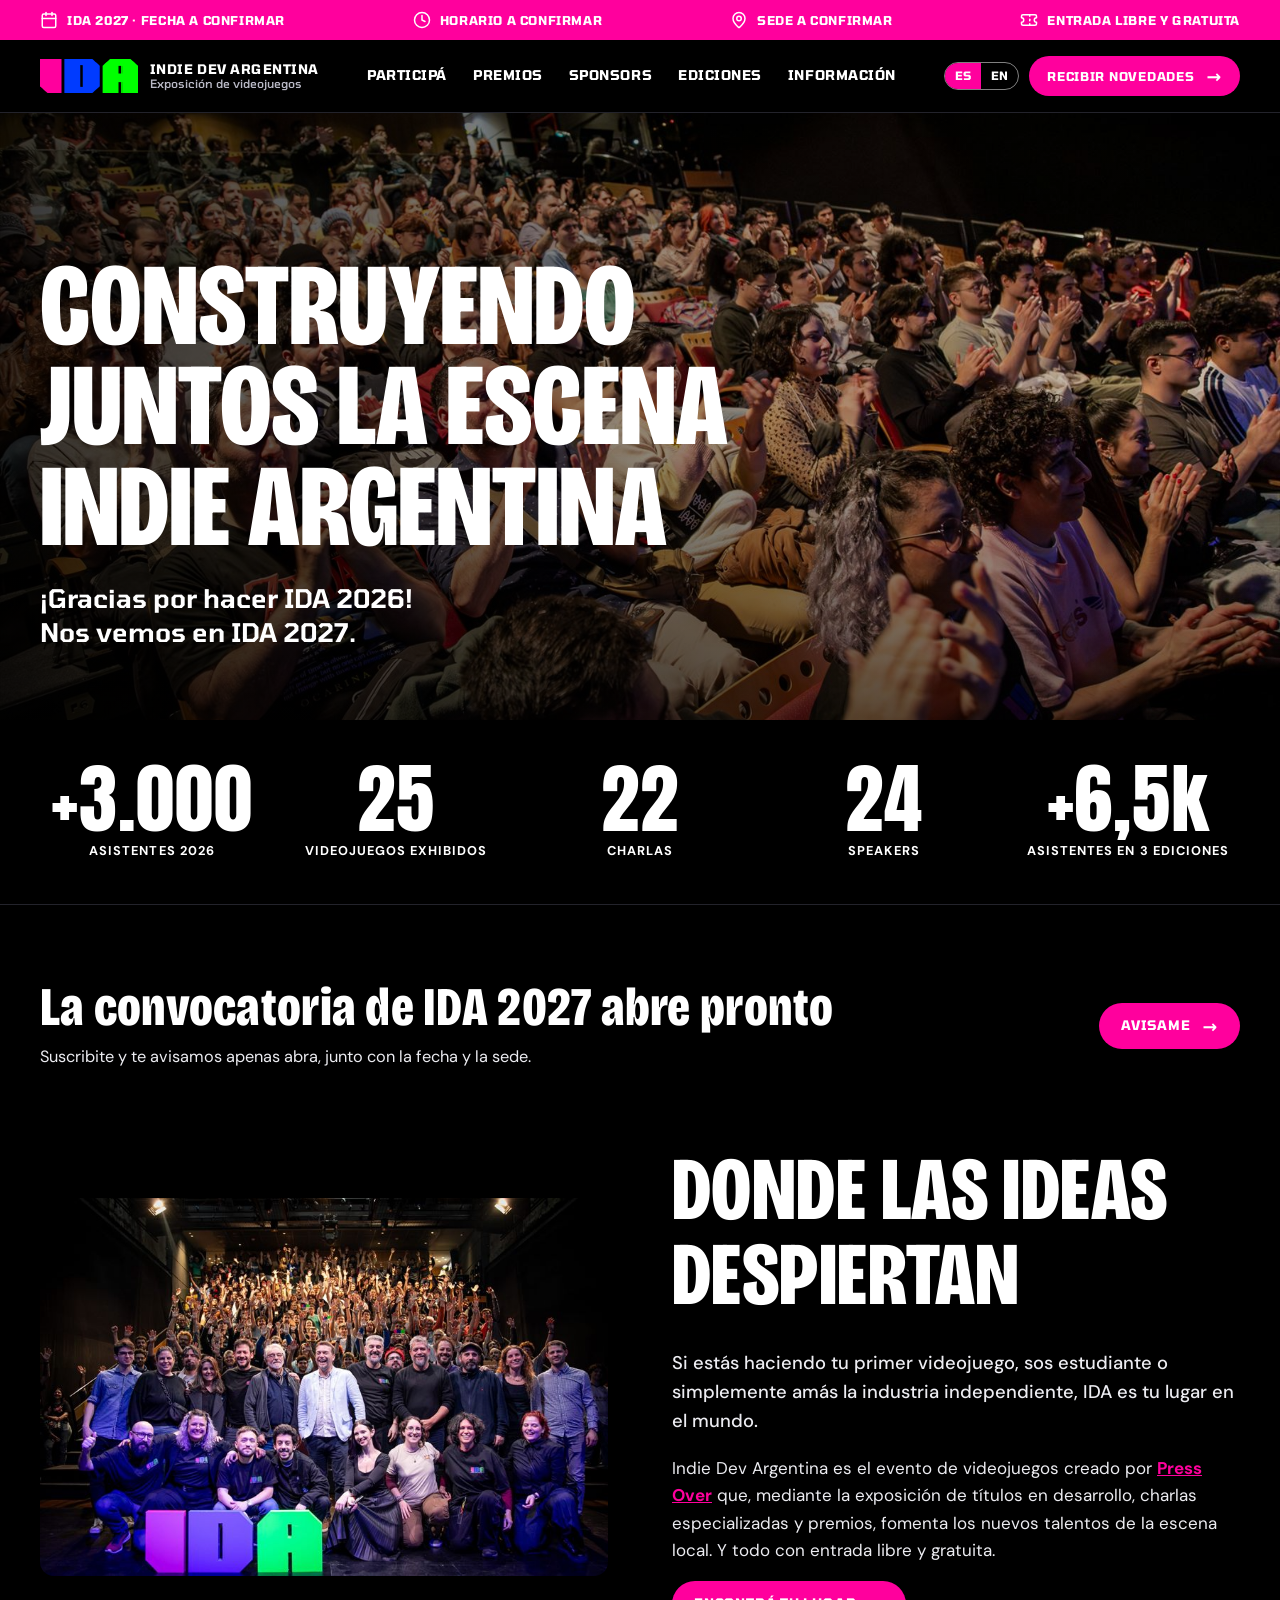
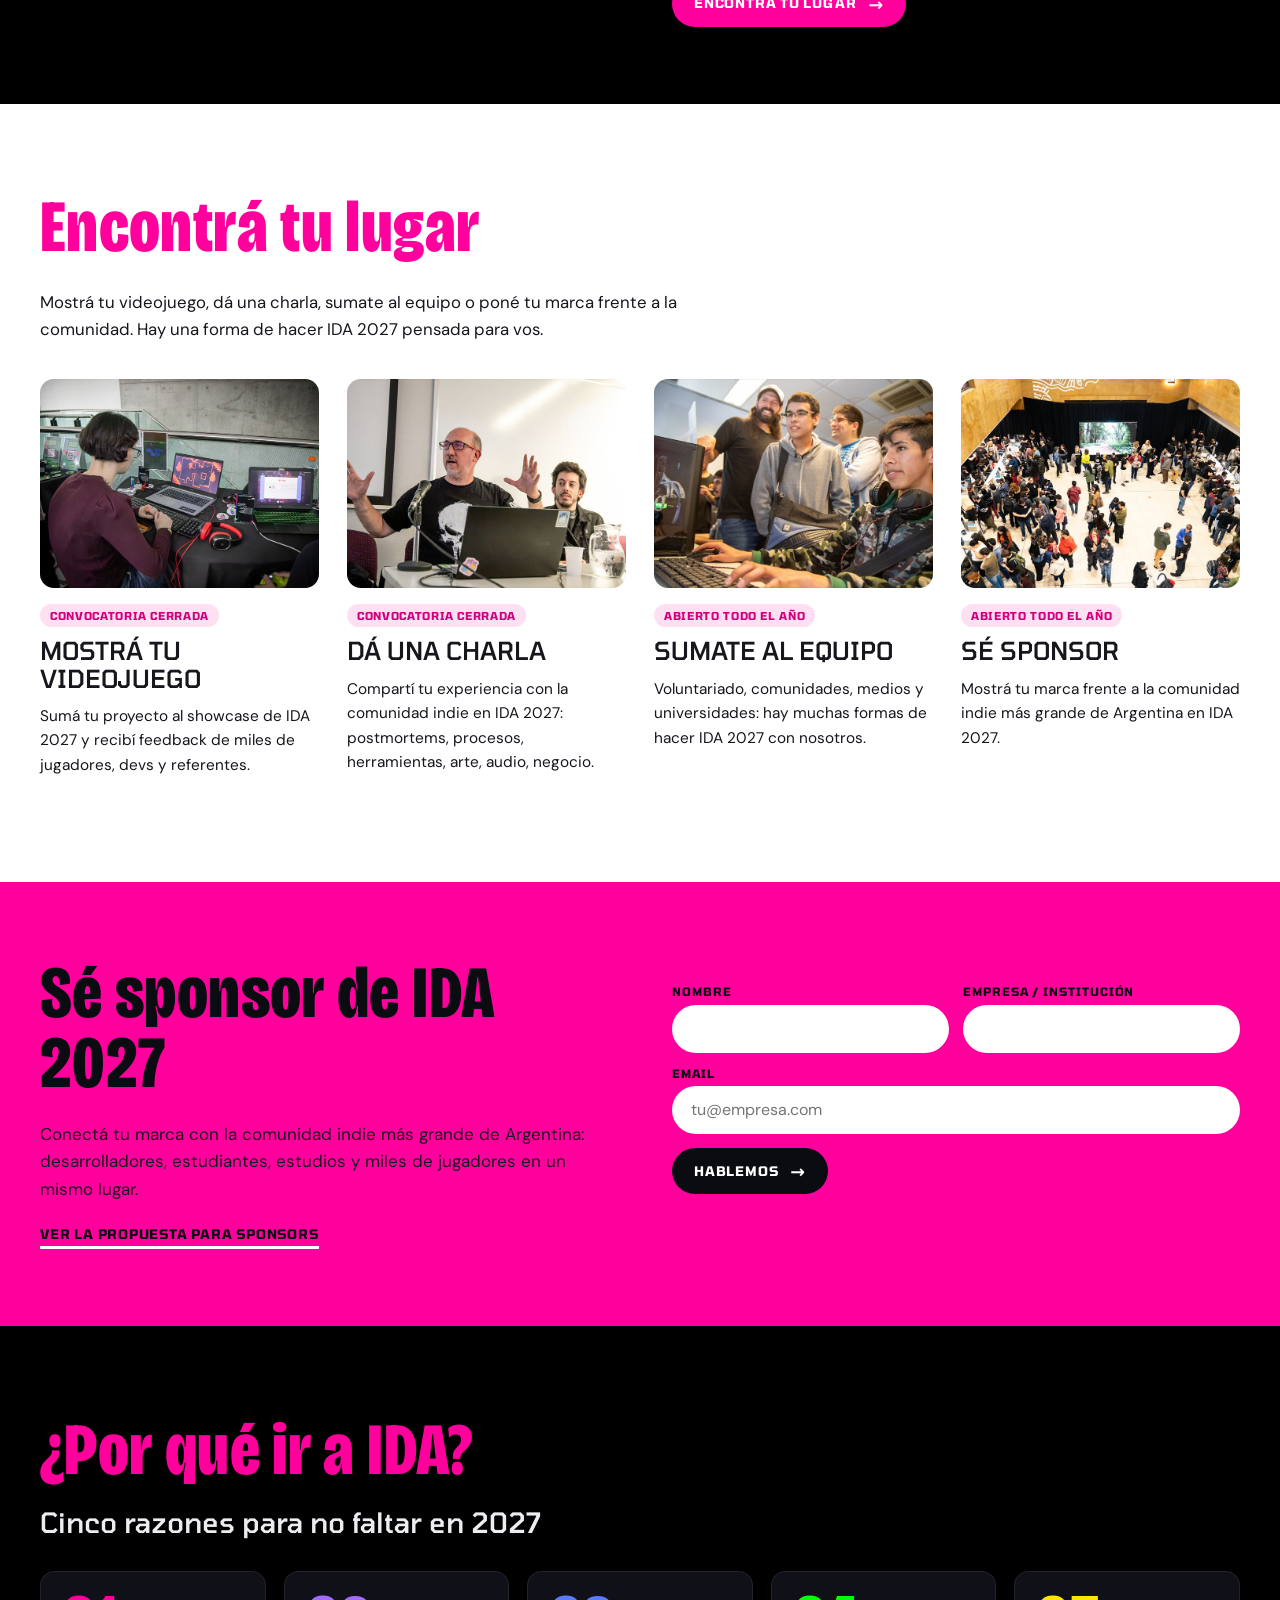
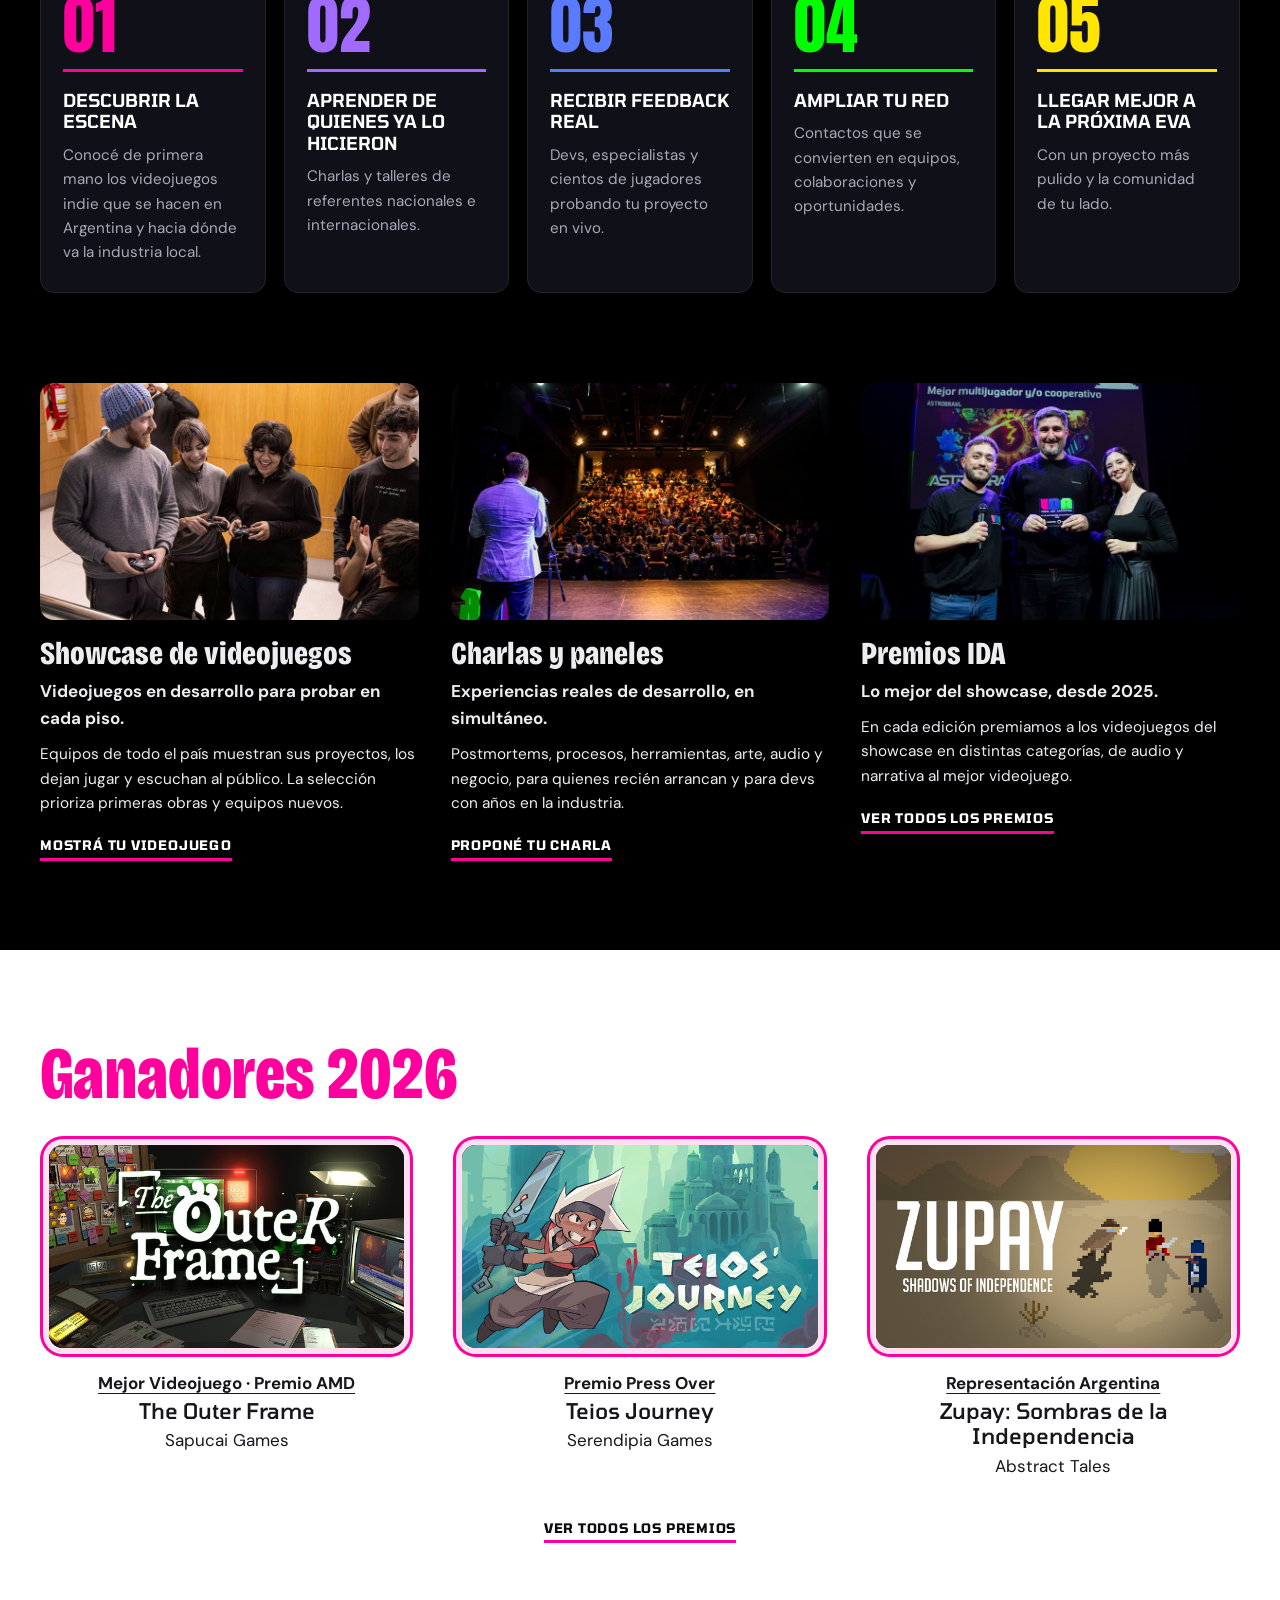
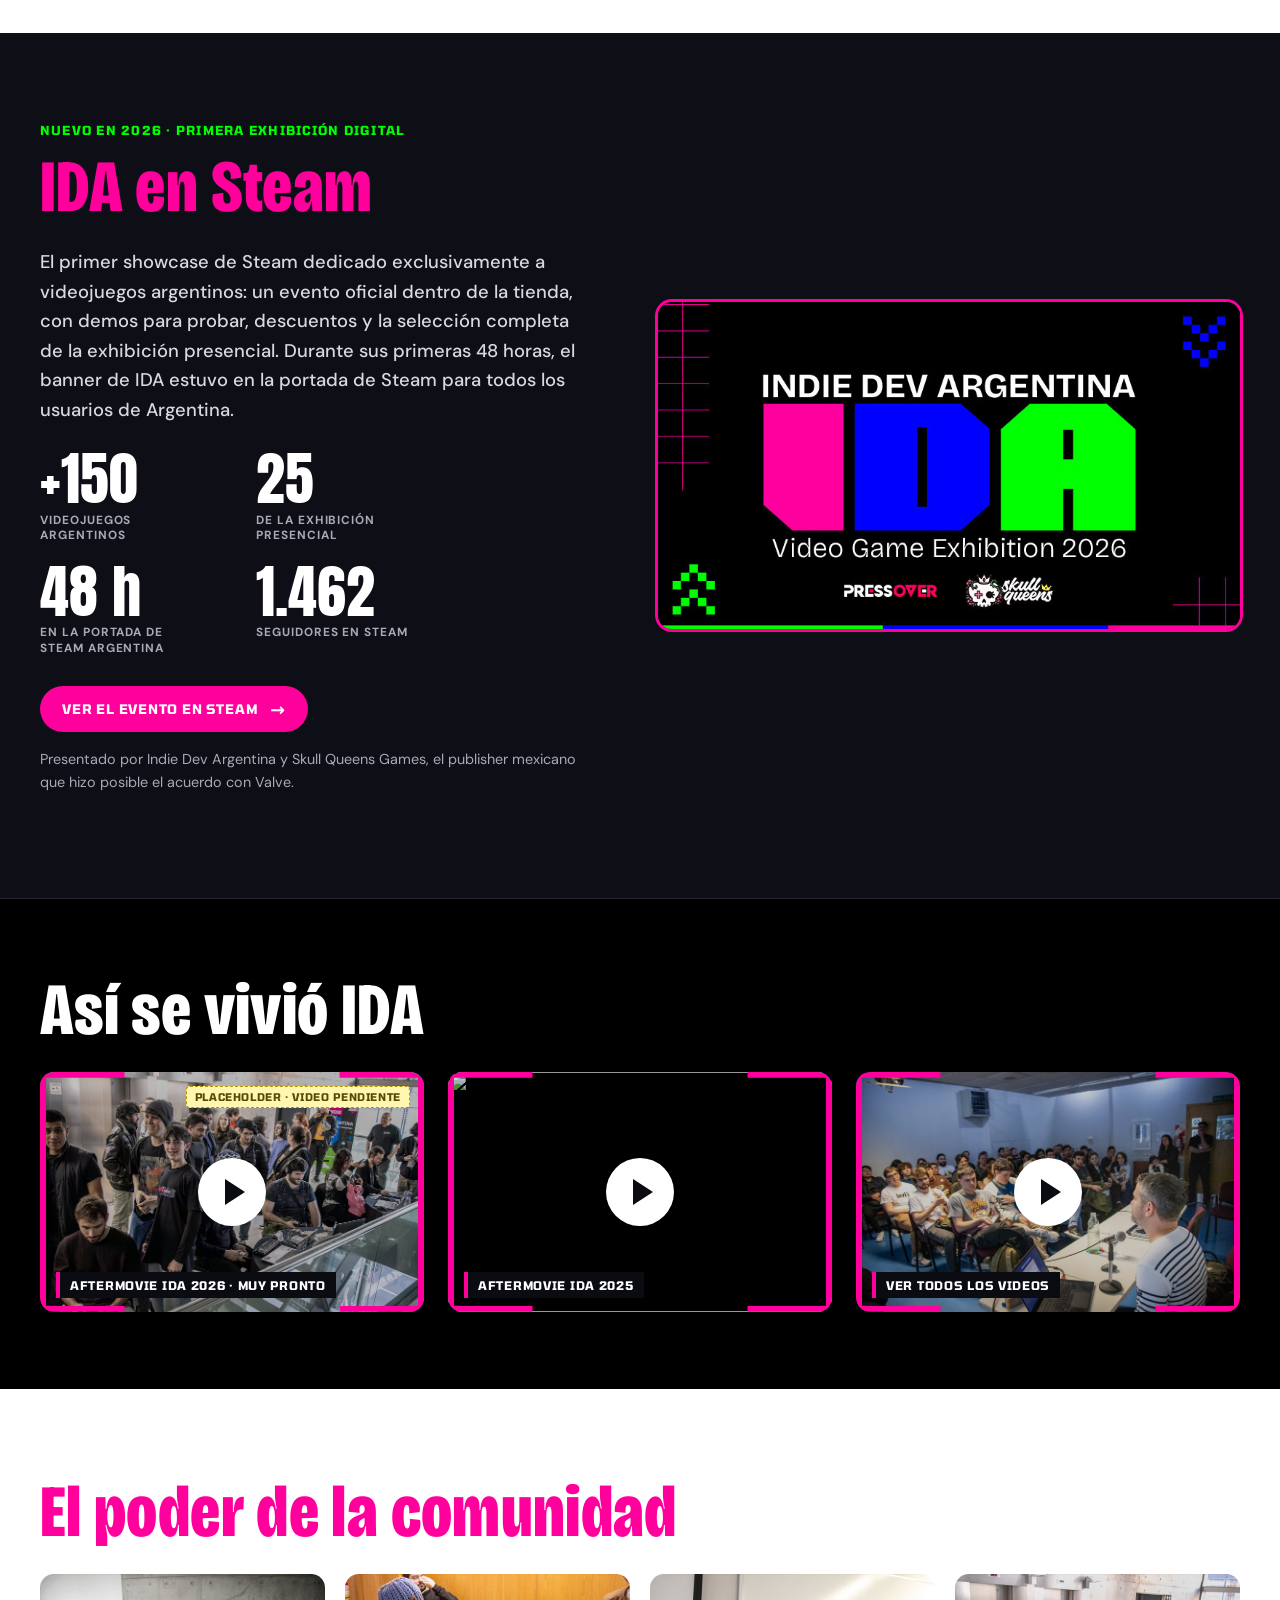
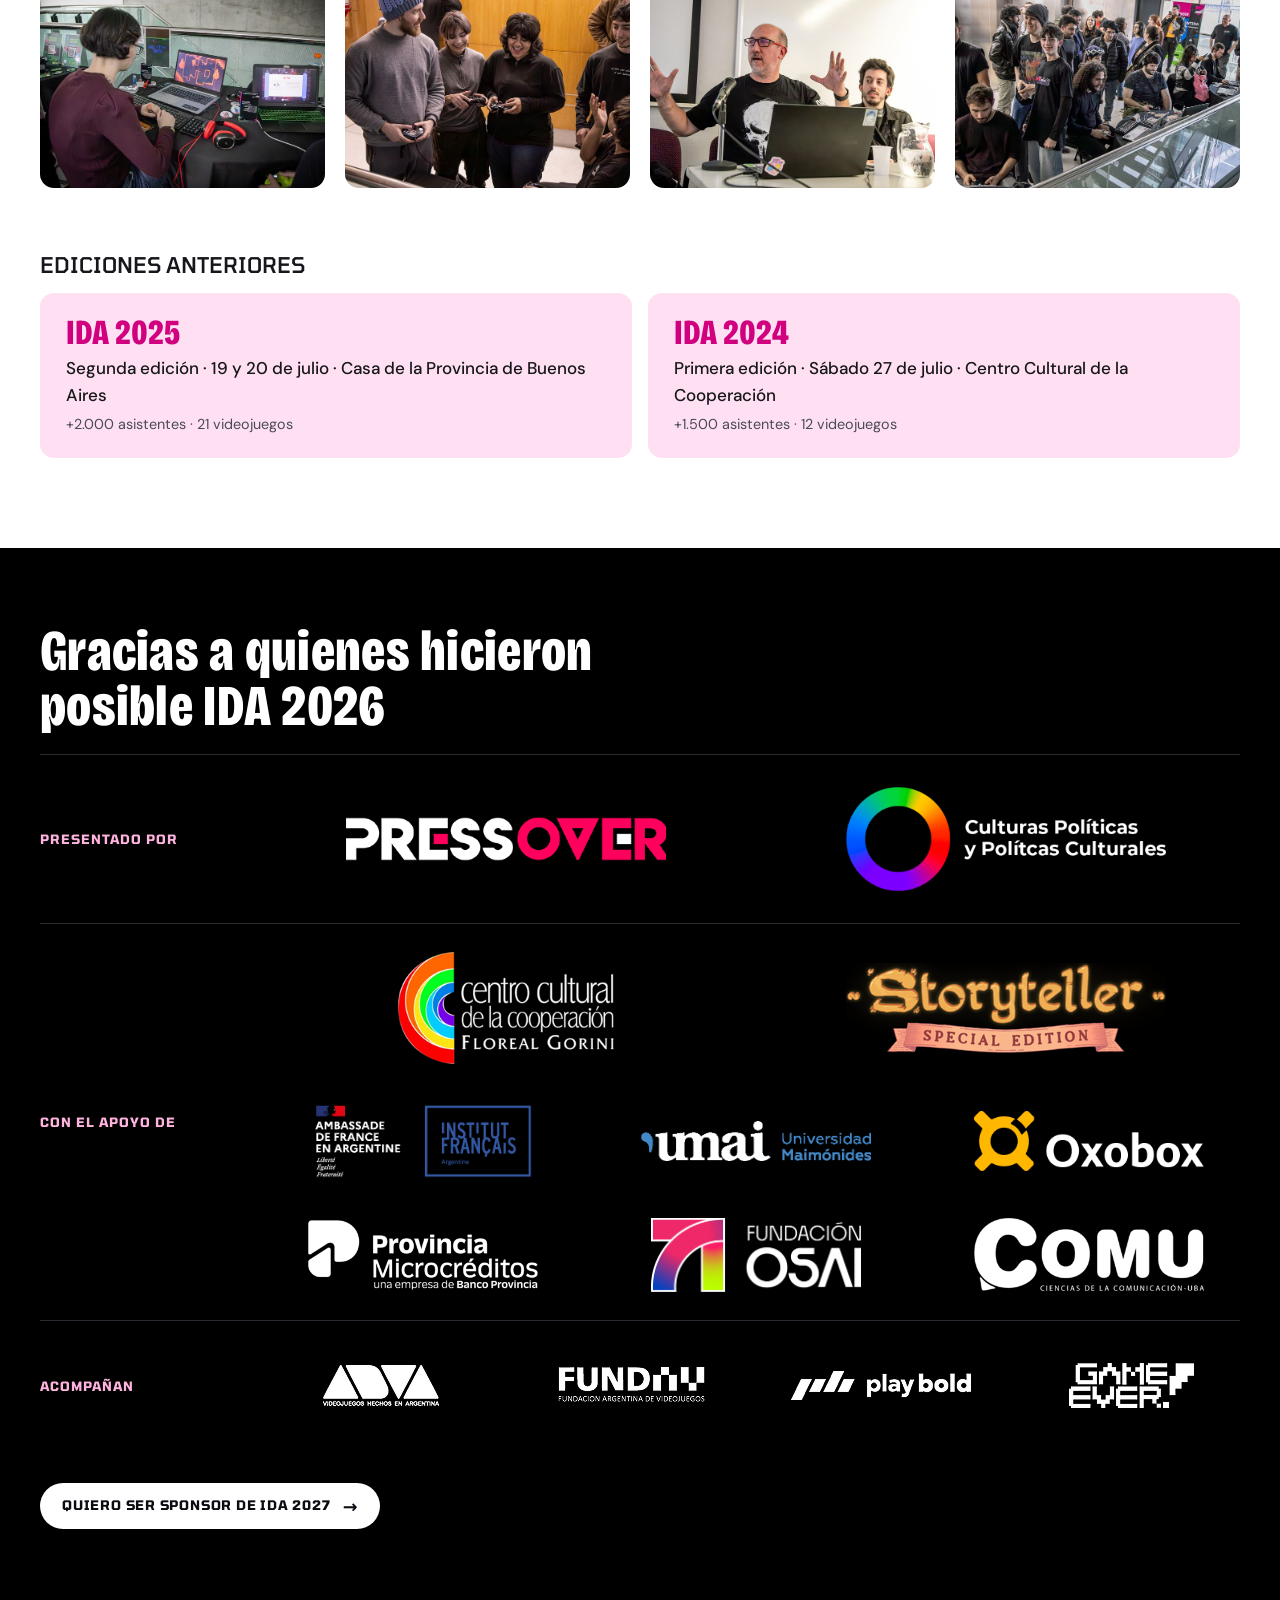
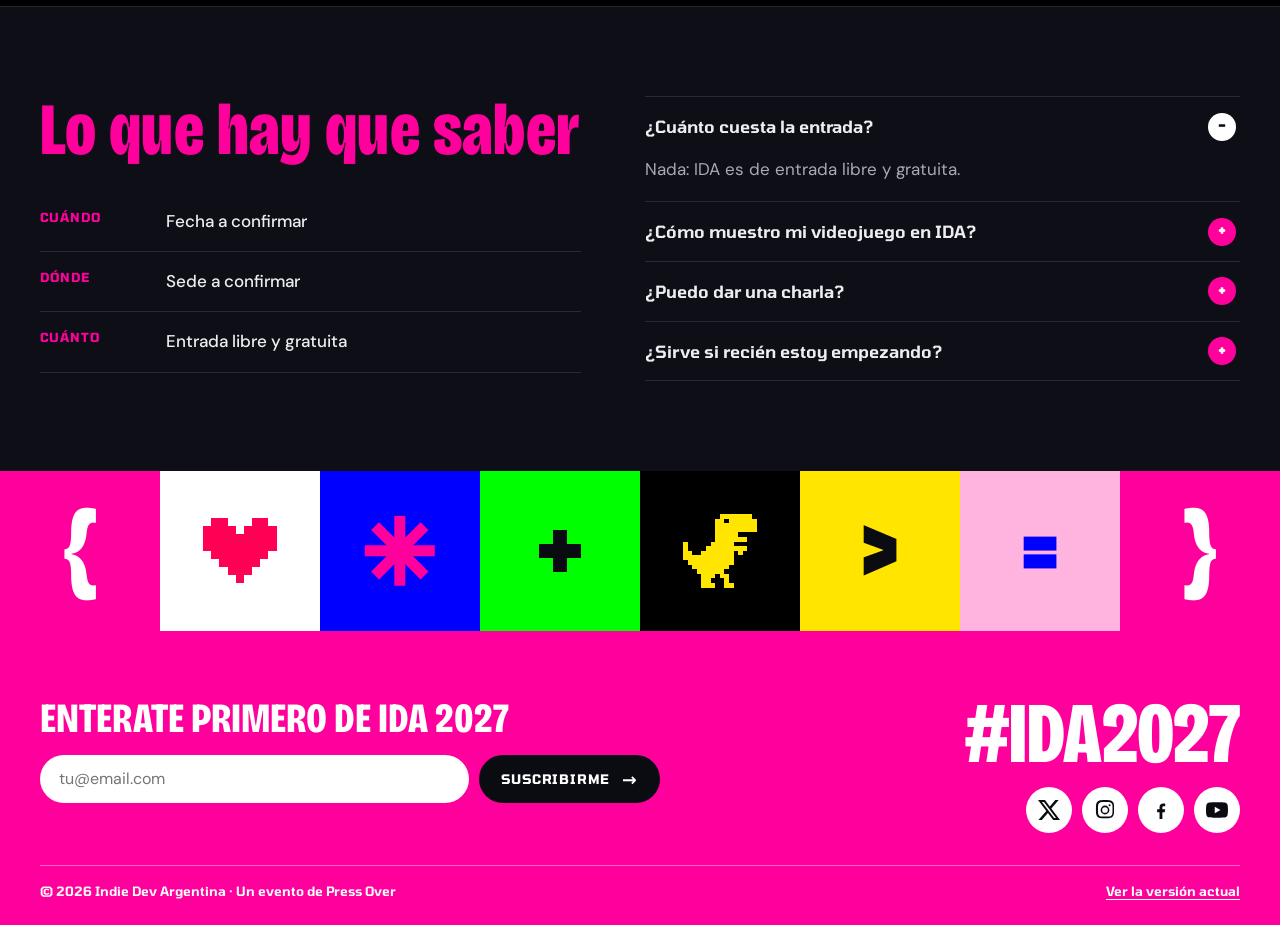
==== commit 9c2fe740: "v2: fotos nuevas, texto de Sponsors y tarjetas sin links Co-Authored-By: Claude Opus 5.5 <noreply@an" ====
--- a/v2/index.html
+++ b/v2/index.html
@@ -43,7 +43,7 @@
   <!-- ============ DONDE LAS IDEAS DESPIERTAN ============ -->
   <section class="band dark band--flush" id="acerca">
     <div class="wrap split">
-      <img class="split__img" src="../img/photos/group-960.jpg" srcset="../img/photos/group-960.jpg 960w, ../img/photos/group.jpg 1920w" sizes="(max-width: 860px) 100vw, 45vw" alt="Foto grupal de la comunidad de IDA sobre el escenario, con las letras gigantes de IDA" data-i18n-attr="alt:about.alt" loading="lazy" width="960" height="538">
+      <img class="split__img" src="../img/photos/group-26-800.jpg" srcset="../img/photos/group-26-800.jpg 800w, ../img/photos/group-26.jpg 1600w" sizes="(max-width: 960px) 100vw, 45vw" alt="Foto grupal de IDA 2026: el equipo, los speakers y el público con las manos en alto, detrás de las letras gigantes de IDA" data-i18n-attr="alt:about.alt" loading="lazy" width="800" height="533">
       <div>
         <h2 class="display display--ink" data-i18n="about.title">Donde las ideas despiertan</h2>
         <p class="lead" data-i18n="about.lead">Si estás haciendo tu primer videojuego, sos estudiante o simplemente amás la industria independiente, IDA es tu lugar en el mundo.</p>
--- a/v2/v2.css
+++ b/v2/v2.css
@@ -47,6 +47,7 @@
 :focus-visible { outline: 3px solid var(--blue); outline-offset: 3px; }
 .sr-only { position: absolute; width: 1px; height: 1px; overflow: hidden; clip: rect(0 0 0 0); white-space: nowrap; }
 .hp { position: absolute; left: -9999px; }
+.nowrap { white-space: nowrap; }
 [id] { scroll-margin-top: calc(var(--nav-h) + 12px); }
 .skip { position: absolute; left: 12px; top: -60px; z-index: 100; background: #fff; color: #000; padding: 10px 16px; border-radius: 999px; font: 700 .85rem var(--f-head); }
 .skip:focus { top: 12px; }
@@ -157,7 +158,7 @@
 
 /* ---------- Imagen + texto ---------- */
 .split { display: grid; grid-template-columns: minmax(0, 1fr) minmax(0, 1fr); gap: clamp(28px, 5vw, 64px); align-items: center; }
-.split__img { border-radius: var(--radius); width: 100%; aspect-ratio: 4 / 3; object-fit: cover; }
+.split__img { border-radius: var(--radius); width: 100%; aspect-ratio: 3 / 2; object-fit: cover; }
 .split .display { font-size: clamp(3rem, 7vw, 5.6rem); text-transform: uppercase; }
 .split a:not(.pill) { color: var(--mag-ink); font-weight: 700; }
 
@@ -340,7 +341,7 @@
 .phero h1 { font: 800 condensed clamp(3.2rem, 9vw, 7.4rem)/.88 var(--f-display); text-transform: uppercase; margin-bottom: 22px; }
 .phero .lead { max-width: 60ch; color: #d8d8e0; margin-bottom: 0; }
 .phero--split .wrap { display: grid; grid-template-columns: minmax(0, 1.1fr) minmax(0, 1fr); gap: clamp(28px, 5vw, 64px); align-items: center; }
-.phero__img { width: 100%; aspect-ratio: 16 / 10; object-fit: cover; border-radius: var(--radius); }
+.phero__img { width: 100%; aspect-ratio: 3 / 2; object-fit: cover; border-radius: var(--radius); }
 .phero__ctas { display: flex; flex-wrap: wrap; align-items: center; gap: 12px; margin-top: 28px; }
 .ynav { display: flex; flex-wrap: wrap; gap: 10px; margin-top: 28px; }
 .statband__note { text-align: center; margin: 22px 0 0; }
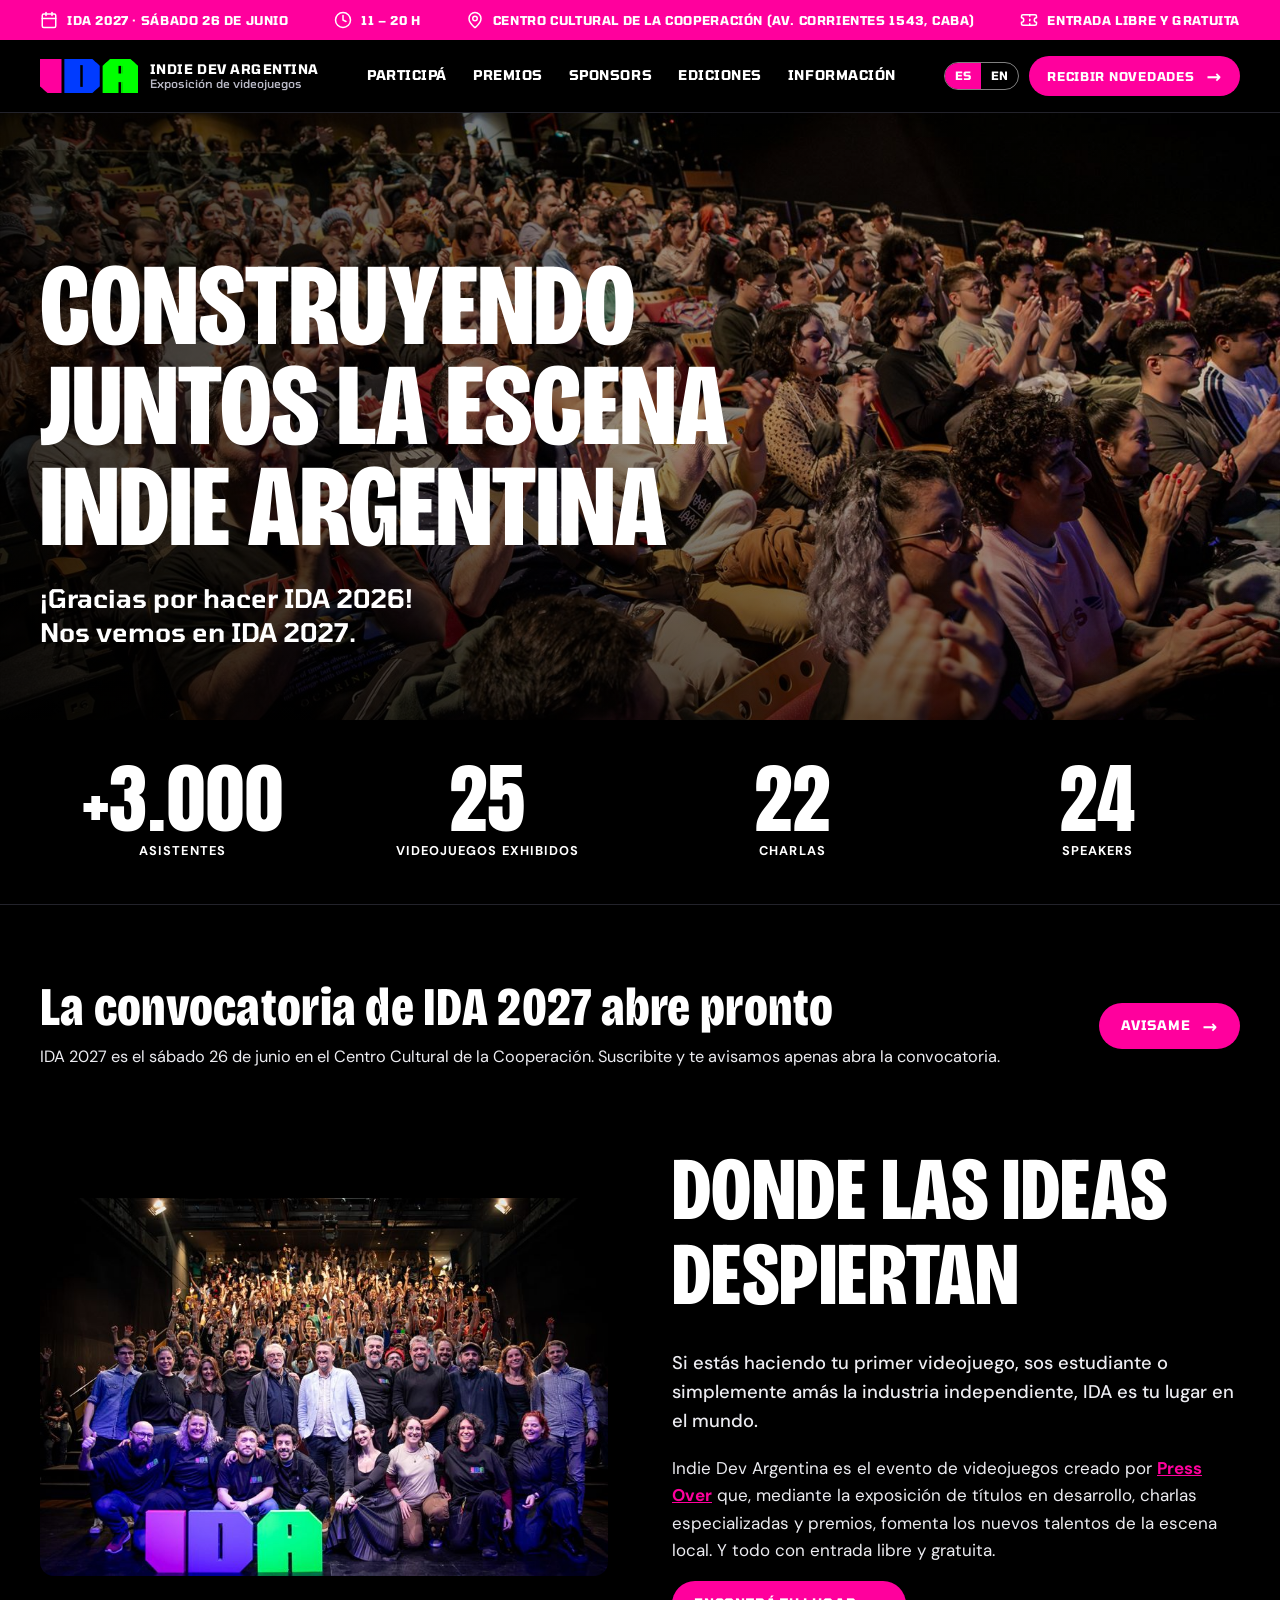
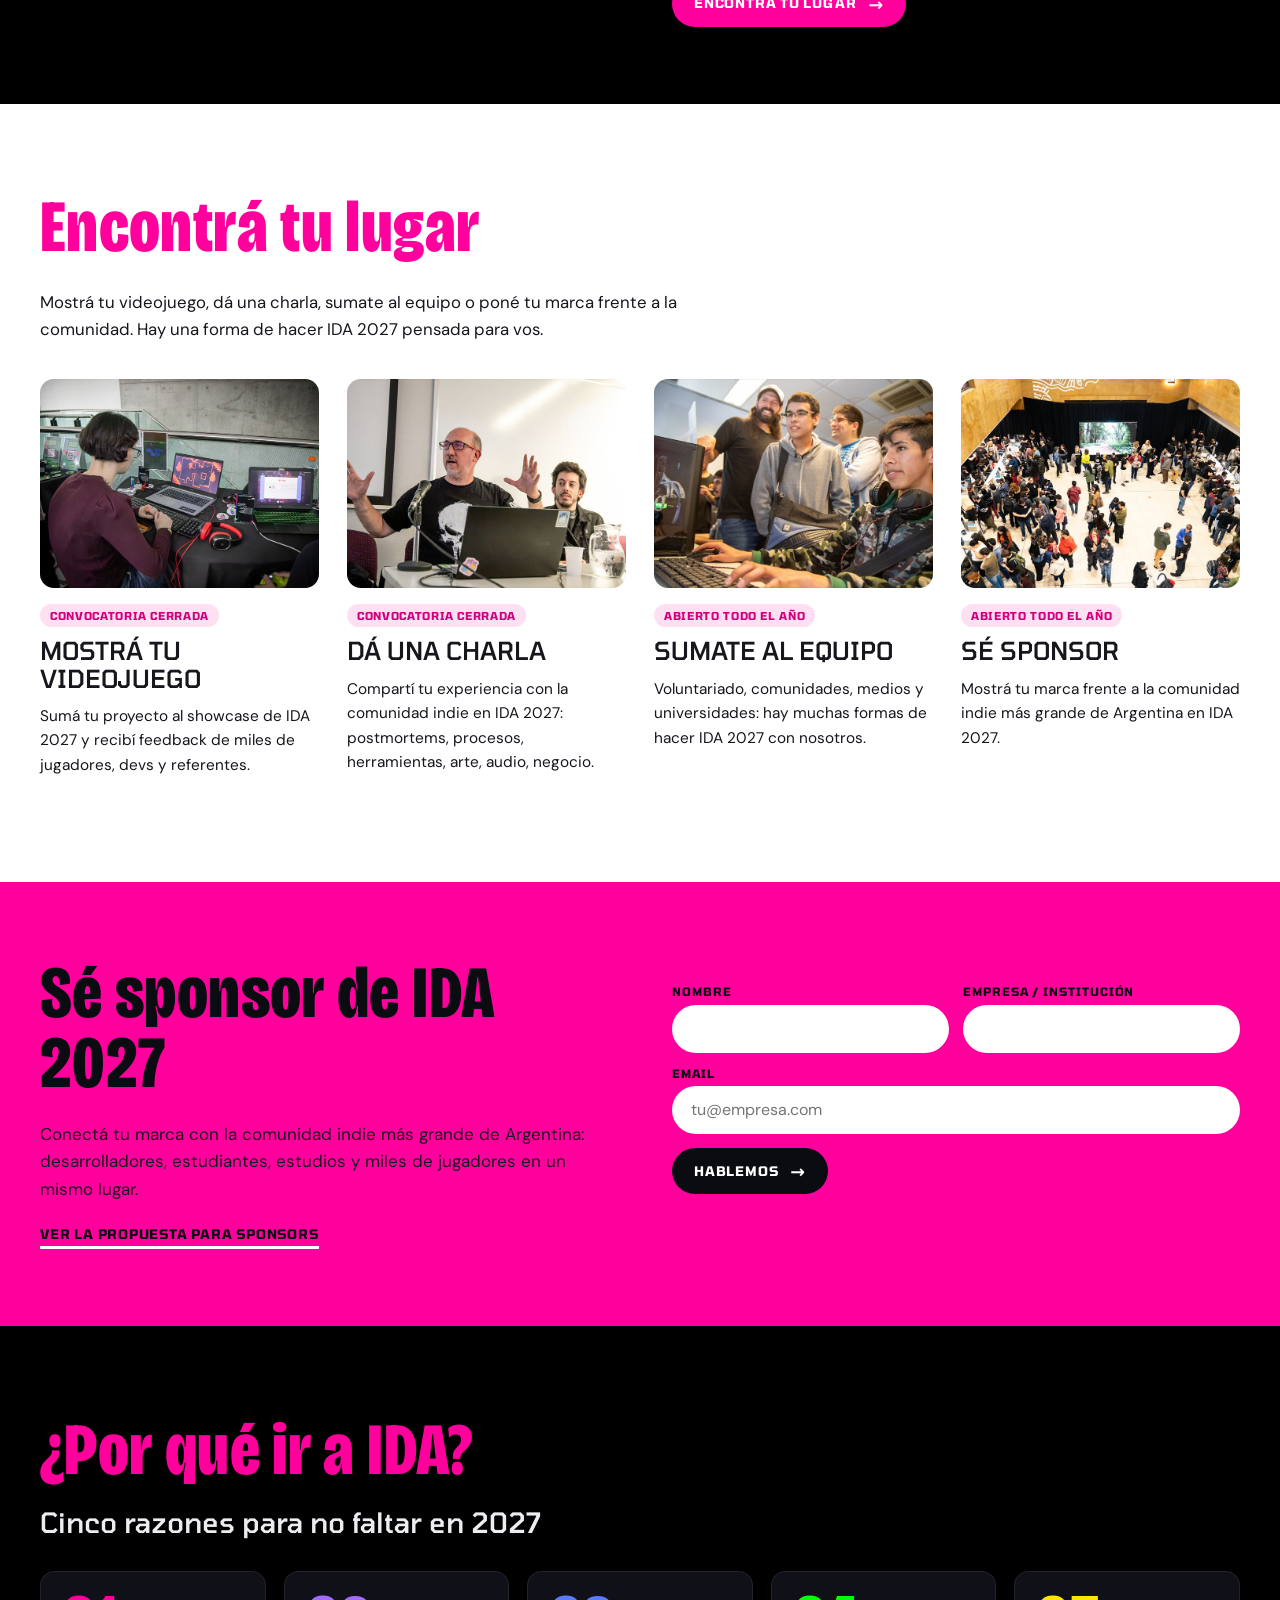
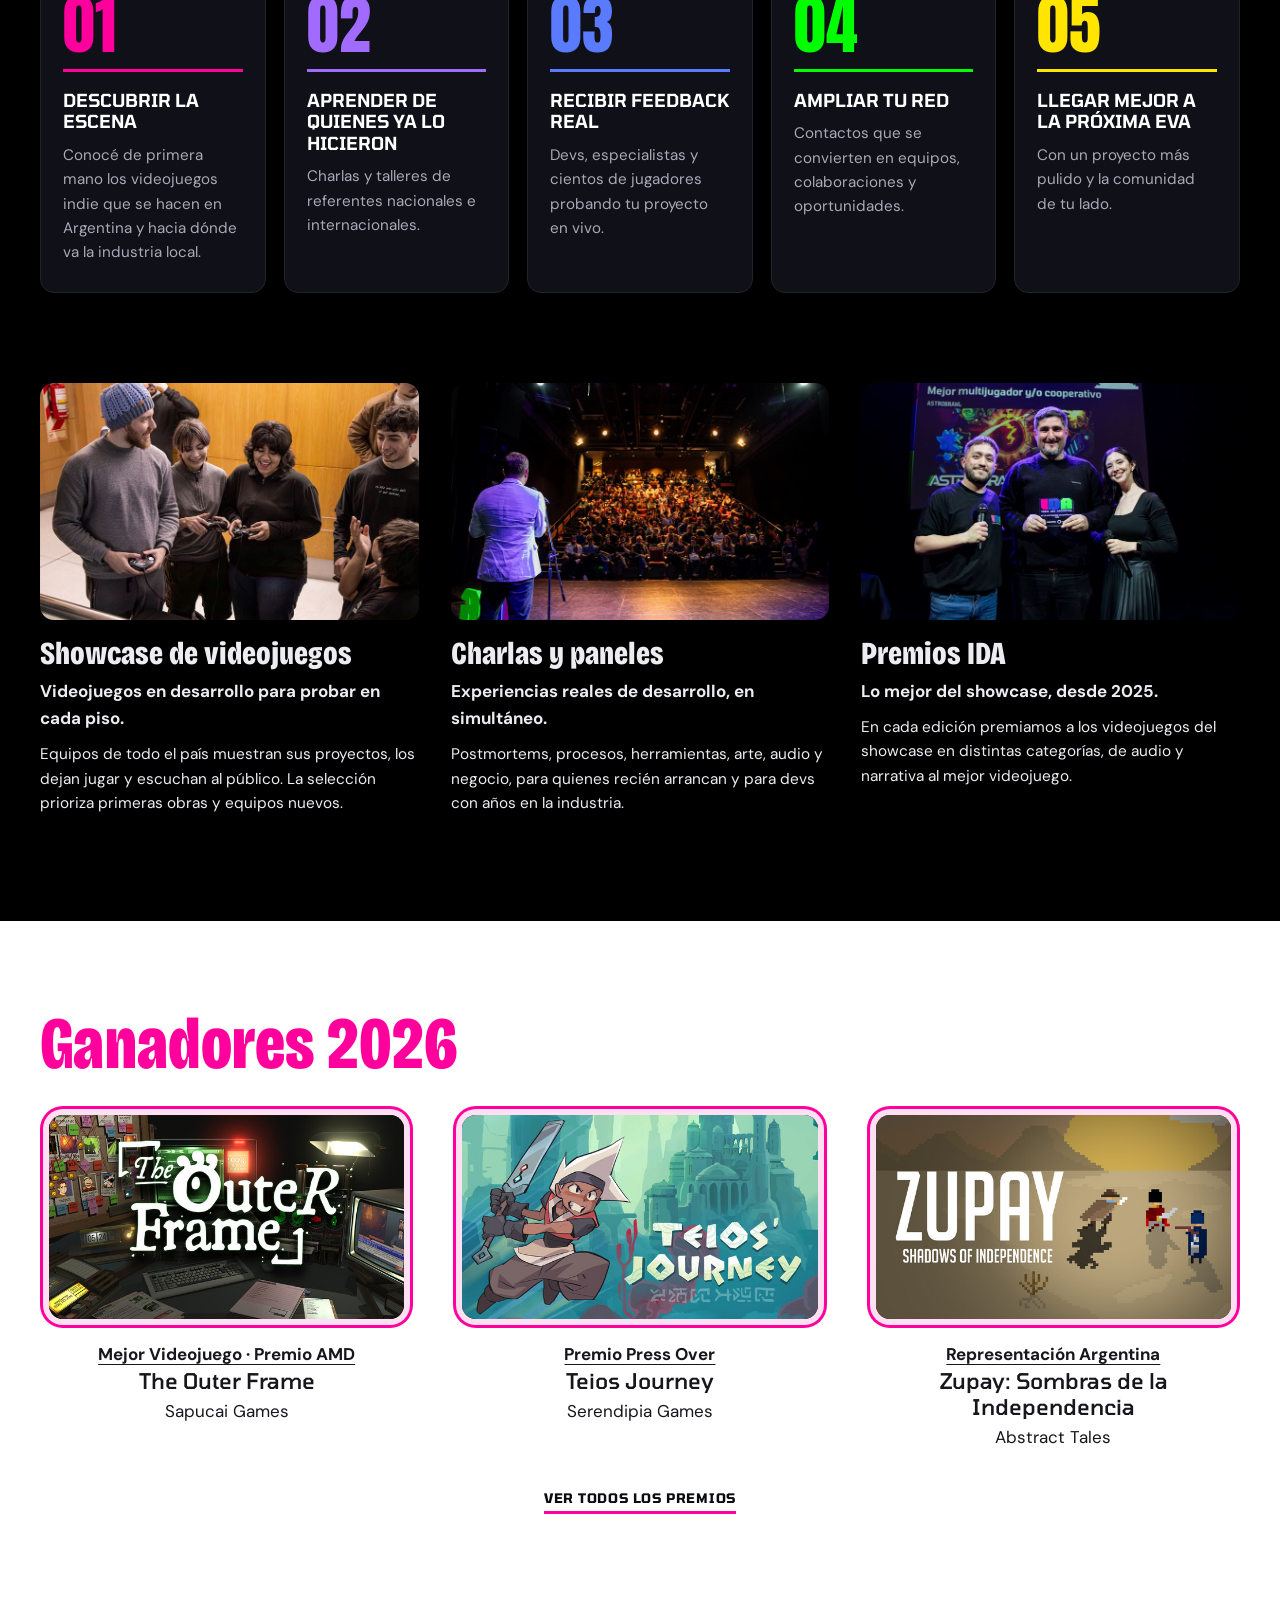
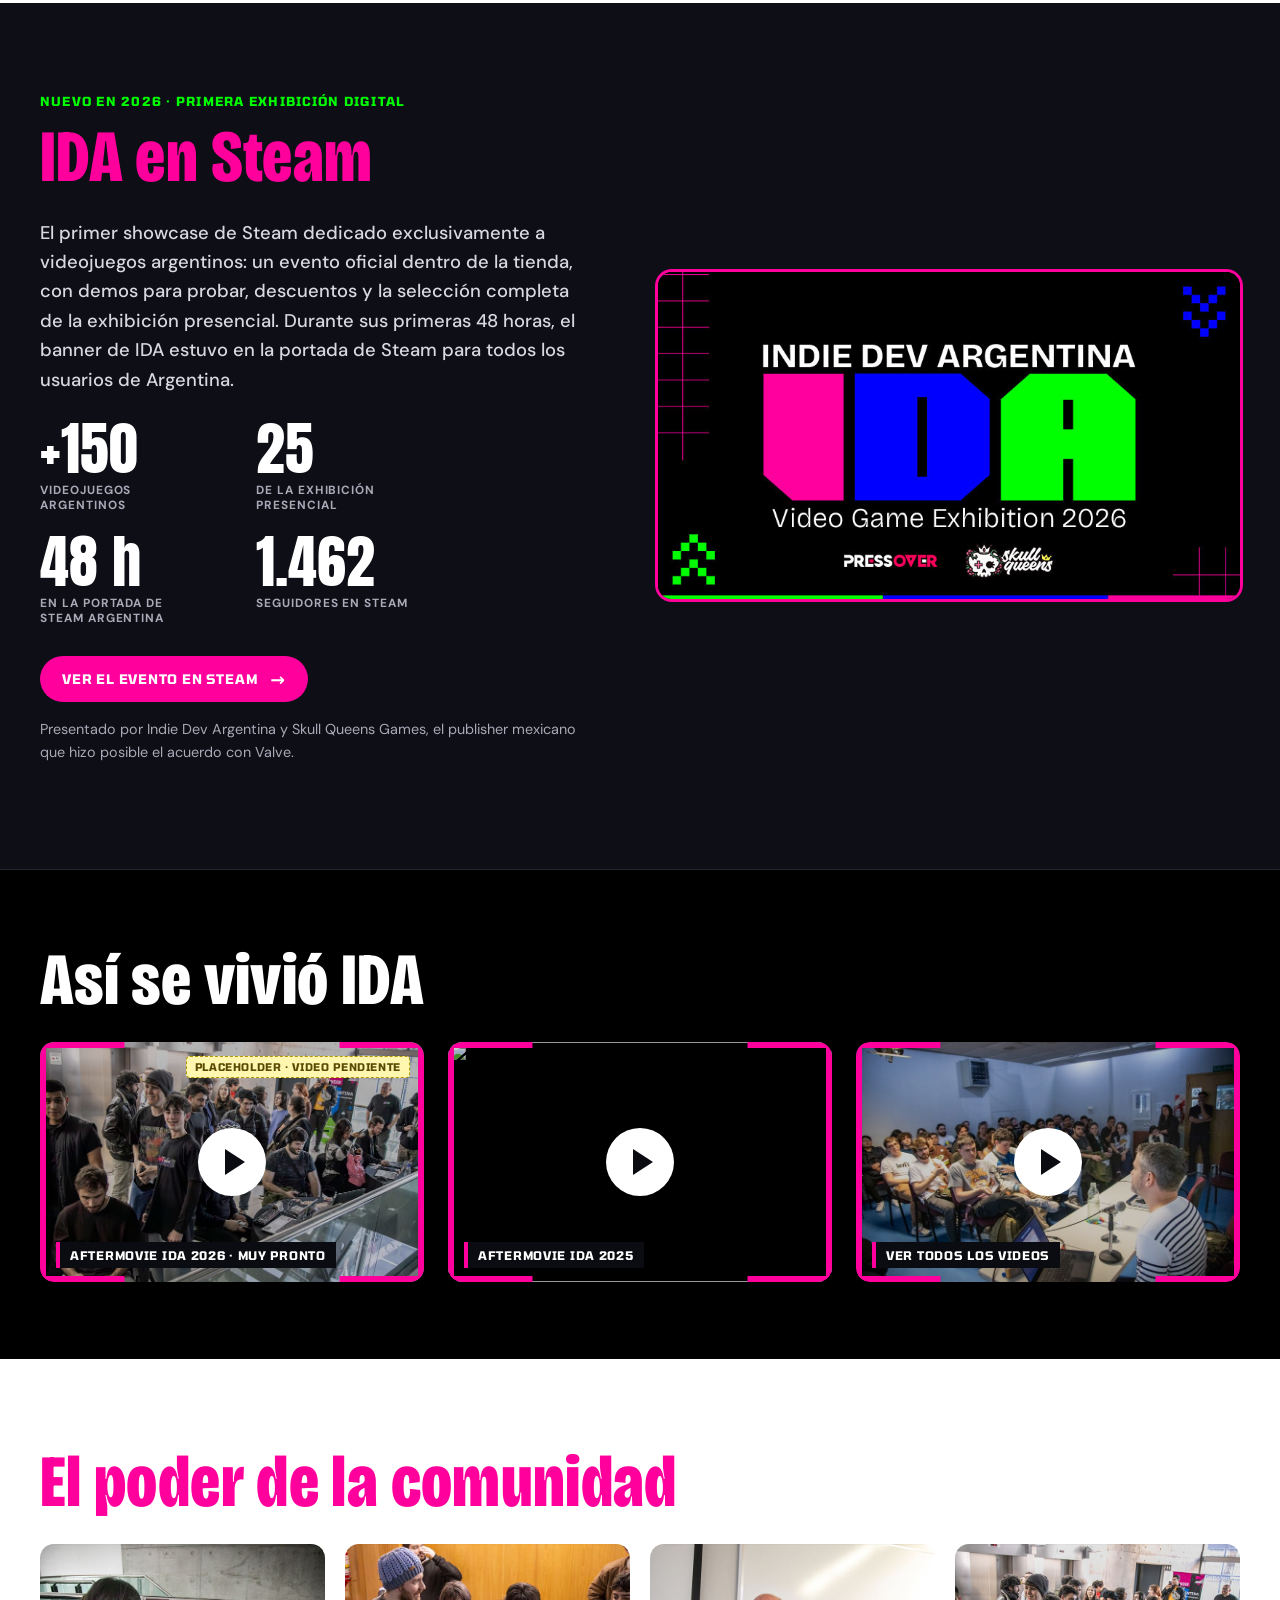
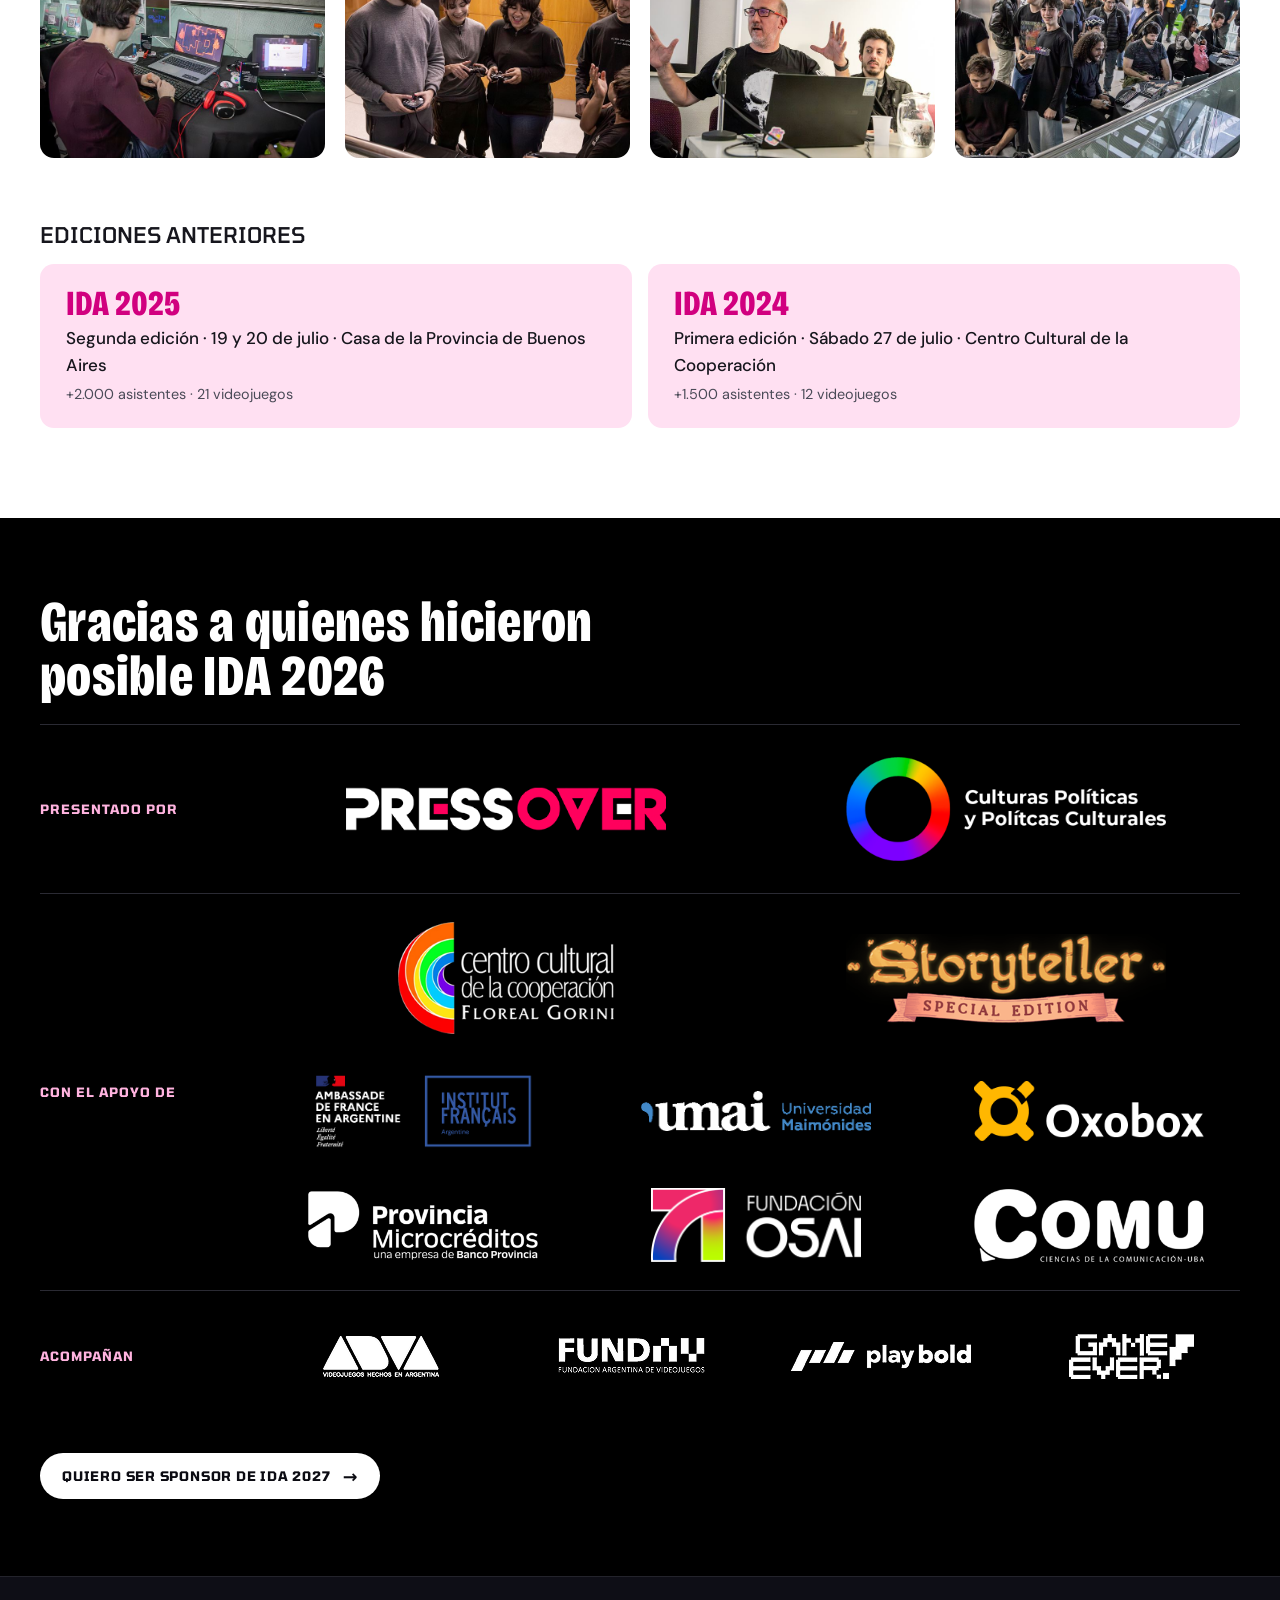
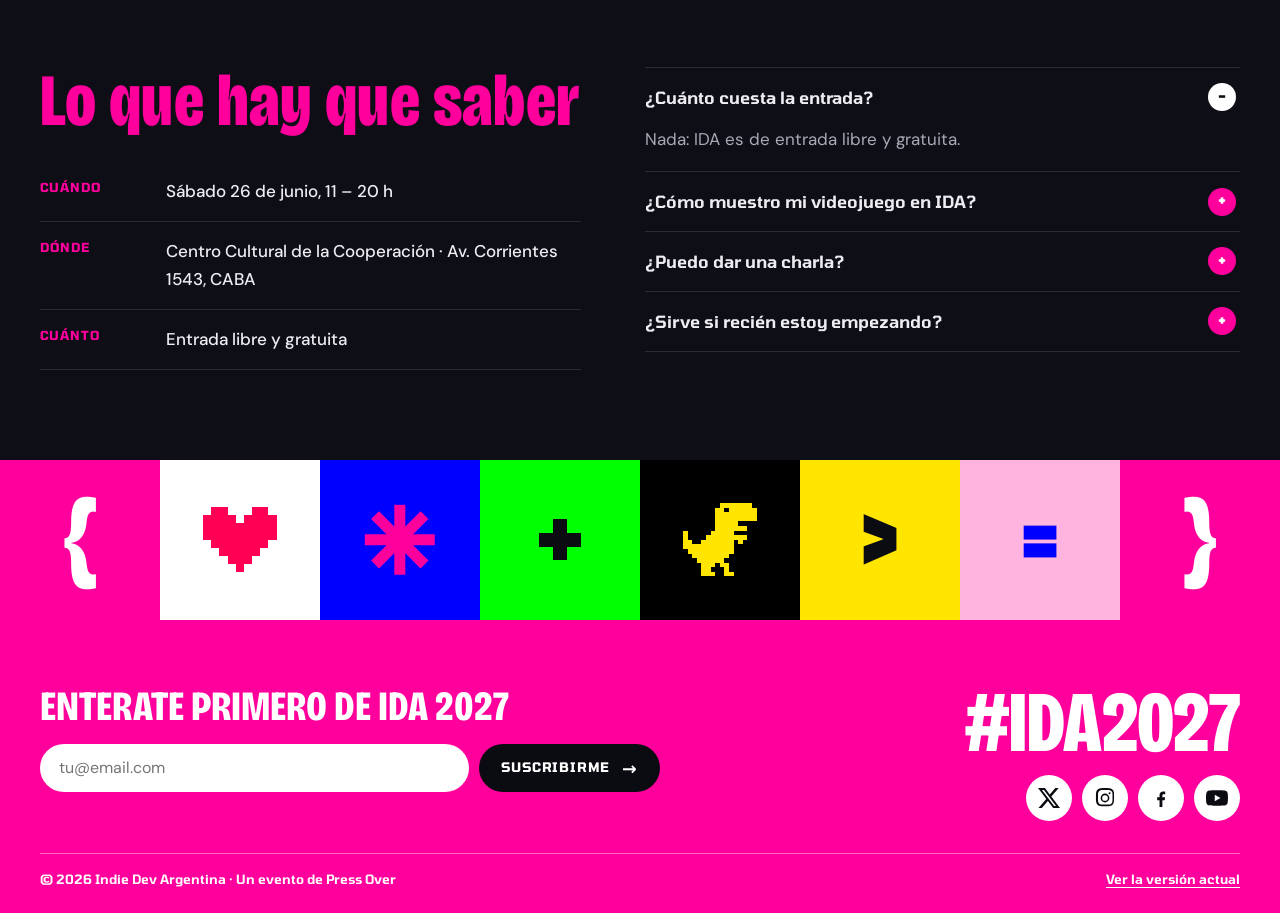
==== commit c794c39f: "v2: sin links de texto; Steam solo desde la portada Co-Authored-By: Claude Opus 5.5 <noreply@anthrop" ====
--- a/v2/index.html
+++ b/v2/index.html
@@ -106,21 +106,18 @@
         <h3 data-i18n="ft.1.title">Showcase de videojuegos</h3>
         <p class="feature__sub" data-i18n="ft.1.sub">Videojuegos en desarrollo para probar en cada piso.</p>
         <p data-i18n="ft.1.text">Equipos de todo el país muestran sus proyectos, los dejan jugar y escuchan al público. La selección prioriza primeras obras y equipos nuevos.</p>
-        <a class="u-link" href="#participa" data-i18n="ft.1.cta">Mostrá tu videojuego</a>
       </article>
       <article class="feature">
         <img src="../img/photos/g26-06-800.jpg" alt="" loading="lazy" width="800" height="533">
         <h3 data-i18n="ft.2.title">Charlas y paneles</h3>
         <p class="feature__sub" data-i18n="ft.2.sub">Experiencias reales de desarrollo, en simultáneo.</p>
         <p data-i18n="ft.2.text">Postmortems, procesos, herramientas, arte, audio y negocio, para quienes recién arrancan y para devs con años en la industria.</p>
-        <a class="u-link" href="#participa" data-i18n="ft.2.cta">Proponé tu charla</a>
       </article>
       <article class="feature">
         <img src="../img/photos/g26-07-800.jpg" alt="" loading="lazy" width="800" height="533">
         <h3 data-i18n="ft.3.title">Premios IDA</h3>
         <p class="feature__sub" data-i18n="ft.3.sub">Lo mejor del showcase, desde 2025.</p>
         <p data-i18n="ft.3.text">En cada edición premiamos a los videojuegos del showcase en distintas categorías, de audio y narrativa al mejor videojuego.</p>
-        <a class="u-link" href="premios.html" data-i18n="ft.3.cta">Ver todos los premios</a>
       </article>
     </div>
   </section>
--- a/v2/v2.css
+++ b/v2/v2.css
@@ -48,6 +48,7 @@
 .sr-only { position: absolute; width: 1px; height: 1px; overflow: hidden; clip: rect(0 0 0 0); white-space: nowrap; }
 .hp { position: absolute; left: -9999px; }
 .nowrap { white-space: nowrap; }
+.ib-short { display: none; }
 [id] { scroll-margin-top: calc(var(--nav-h) + 12px); }
 .skip { position: absolute; left: 12px; top: -60px; z-index: 100; background: #fff; color: #000; padding: 10px 16px; border-radius: 999px; font: 700 .85rem var(--f-head); }
 .skip:focus { top: 12px; }
@@ -148,6 +149,7 @@
 /* ---------- Números ---------- */
 .statband { background: var(--black); color: #fff; padding: clamp(28px, 4vw, 44px) 0; }
 .stats { display: grid; grid-template-columns: repeat(5, minmax(0, 1fr)); gap: 20px; text-align: center; }
+.stats--4 { grid-template-columns: repeat(4, minmax(0, 1fr)); }
 .stat b { display: block; font: 400 clamp(2.8rem, 6vw, 4.8rem)/.9 var(--f-num); letter-spacing: .01em; font-variant-numeric: tabular-nums; }
 .stat span { display: block; margin-top: 10px; font: 700 .8rem/1.3 var(--f-body); text-transform: uppercase; letter-spacing: .08em; }
 
@@ -220,7 +222,8 @@
 .winners { display: grid; grid-template-columns: repeat(4, minmax(0, 1fr)); gap: 32px; text-align: center; }
 .winners--3 { grid-template-columns: repeat(3, minmax(0, 1fr)); gap: 40px; }
 .winner__pic { width: calc(100% - 18px); aspect-ratio: 616 / 353; margin: 9px auto 22px; border-radius: var(--radius); overflow: hidden; display: grid; place-items: center; background: var(--ink); box-shadow: 0 0 0 6px var(--pink), 0 0 0 9px var(--mag); }
-.winner__pic img { width: 100%; height: 100%; object-fit: cover; }
+.winner__pic img { width: 100%; height: 100%; object-fit: cover; transition: transform .3s; }
+a.winner__pic:hover img, a.topwin__pic:hover img { transform: scale(1.04); }
 .winner__pic img.is-ph { width: 56%; height: auto; image-rendering: pixelated; }
 .winner h3 { font: 500 1.35rem/1.2 var(--f-head); margin-bottom: 4px; }
 .winner__cat { font-weight: 700; text-decoration: underline; text-decoration-thickness: 1px; text-underline-offset: 4px; margin-bottom: 8px; }
@@ -238,7 +241,7 @@
 .steam__art { display: block; border-radius: var(--radius); overflow: hidden; box-shadow: 0 0 0 3px var(--mag); transition: transform .2s; }
 .steam__art:hover { transform: translateY(-4px); }
 .steam__art img { width: 100%; }
-.ed__block .steam__stats { margin-top: 0; }
+.steam__title { font: 800 condensed clamp(2.2rem, 4vw, 3.2rem)/.95 var(--f-display); color: var(--mag); margin: 0 0 18px; }
 
 /* ---------- Videos ---------- */
 .vcards { display: grid; grid-template-columns: repeat(3, minmax(0, 1fr)); gap: 24px; }
@@ -370,13 +373,17 @@
 .ed__video { max-width: 640px; }
 /* Speakers internacionales de cada edición */
 .guests { display: grid; grid-template-columns: repeat(2, minmax(0, 1fr)); gap: 20px; }
-.guest { position: relative; padding: 28px 28px 30px 34px; border-radius: var(--radius); background: #15151e; border: 1px solid #2a2a33; overflow: hidden; }
-.guest::before { content: ''; position: absolute; left: 0; top: 0; bottom: 0; width: 6px; background: var(--mag); }
-.guest:nth-child(2)::before { background: var(--green); }
-.guest__from { display: inline-block; padding: 4px 12px; border-radius: 999px; background: rgba(255, 255, 255, .08); font: 700 .7rem/1.4 var(--f-head); text-transform: uppercase; letter-spacing: .1em; color: #fff; }
-.guest h4 { font: 800 condensed clamp(2rem, 3.6vw, 2.8rem)/.95 var(--f-display); text-transform: uppercase; color: #fff; margin: 14px 0 8px; }
-.guest__role { font-weight: 600; color: #d8d8e0; margin-bottom: 0; }
-.guest__talk { margin: 18px 0 0; padding-top: 16px; border-top: 1px solid #2a2a33; font: 500 1.05rem/1.35 var(--f-head); color: #fff; }
+.guest { padding: 26px 28px 28px; border-radius: var(--radius); background: #15151e; border: 1px solid #2a2a33; }
+.guest__head { display: grid; grid-template-columns: 112px minmax(0, 1fr); gap: 22px; align-items: center; }
+.guest__pic { width: 112px; height: 112px; border-radius: 50%; overflow: hidden; display: grid; place-items: center; background: #23232e; box-shadow: 0 0 0 3px var(--mag); }
+.guest:nth-child(2) .guest__pic { box-shadow: 0 0 0 3px var(--green); }
+.guest__pic img { width: 100%; height: 100%; object-fit: cover; }
+.guest__pic span { font: 400 2.6rem/1 var(--f-num); color: #fff; letter-spacing: .02em; }
+.guest h4 { font: 800 condensed clamp(1.8rem, 3vw, 2.3rem)/.95 var(--f-display); text-transform: uppercase; color: #fff; margin: 0 0 6px; }
+.guest__role { font-weight: 600; color: #d8d8e0; margin: 0 0 10px; line-height: 1.4; }
+.guest__from { display: flex; align-items: center; gap: 8px; margin: 0; font: 700 .74rem/1.4 var(--f-head); text-transform: uppercase; letter-spacing: .1em; color: #fff; }
+.guest__from img { width: 24px; height: 16px; object-fit: cover; border-radius: 2px; box-shadow: 0 0 0 1px rgba(255, 255, 255, .25); }
+.guest__talk { margin: 20px 0 0; padding-top: 16px; border-top: 1px solid #2a2a33; font: 500 1.05rem/1.35 var(--f-head); color: #fff; }
 .guest__talk span { display: block; font: 700 .7rem/1.4 var(--f-head); text-transform: uppercase; letter-spacing: .1em; color: var(--pink-2); margin-bottom: 6px; }
 .guest__note { margin: 12px 0 0; font-size: .88rem; color: var(--muted); }
 /* Sponsors de cada edición: logos chicos, en columnas fijas para que queden alineados entre filas */
@@ -402,6 +409,7 @@
 .topwin h3 { font: 800 condensed clamp(2.4rem, 5vw, 4rem)/.95 var(--f-display); text-transform: uppercase; margin-bottom: 10px; }
 .topwin__studio { font-weight: 600; margin-bottom: 8px; }
 .topwin__also { margin: 0; font-size: .92rem; color: var(--muted); }
+.topwin__pic img { transition: transform .3s; }
 .edition .pgroup:first-of-type { border-top: 0; padding-top: 0; }
 
 /* Encabezado con año (premios por edición, niveles) */
@@ -446,6 +454,7 @@
   .winners { grid-template-columns: repeat(2, minmax(0, 1fr)); }
   .winners--3 { grid-template-columns: repeat(3, minmax(0, 1fr)); gap: 24px; }
   .stats { grid-template-columns: repeat(3, minmax(0, 1fr)); row-gap: 28px; }
+  .stats--4 { grid-template-columns: repeat(4, minmax(0, 1fr)); }
   .nav a { padding: 8px 9px; font-size: .8rem; }
   .audience { grid-template-columns: repeat(2, minmax(0, 1fr)); }
   .reasons { grid-template-columns: repeat(6, minmax(0, 1fr)); }
@@ -479,7 +488,8 @@
 @media (max-width: 600px) {
   :root { --brand-h: 58px; --nav-h: 62px; }
   .infobar__in { gap: 6px 12px; font-size: .6rem; letter-spacing: .02em; }
-  .infobar .ib-yr { display: none; }
+  .infobar .ib-yr, .infobar .ib-long { display: none; }
+  .infobar .ib-short { display: inline; }
   .infobar svg { width: 15px; height: 15px; }
   body { font-size: 16px; }
   .brand img { height: 30px; }
@@ -488,7 +498,7 @@
   .navbar__tools .pill { padding: 9px 14px; font-size: .7rem; gap: 8px; }
   .hero { min-height: 72vh; }
   .stats { grid-template-columns: repeat(2, minmax(0, 1fr)); }
-  .stats .stat:last-child { grid-column: 1 / -1; }
+  .stats:not(.stats--4) .stat:last-child { grid-column: 1 / -1; }
   .paths { grid-template-columns: 1fr; }
   .winners { gap: 28px 16px; }
   .winners--3 { grid-template-columns: 1fr; max-width: 420px; margin: 0 auto; }
@@ -503,6 +513,8 @@
   .announce .pill { width: 100%; justify-content: center; }
   .audience { grid-template-columns: 1fr; }
   .guests { grid-template-columns: 1fr; }
+  .guest__head { grid-template-columns: 84px minmax(0, 1fr); gap: 16px; }
+  .guest__pic { width: 84px; height: 84px; }
   .reasons { grid-template-columns: 1fr; }
   .reason, .reason:nth-child(4) { grid-column: auto; }
   .yhead .u-link { margin-left: 0; }
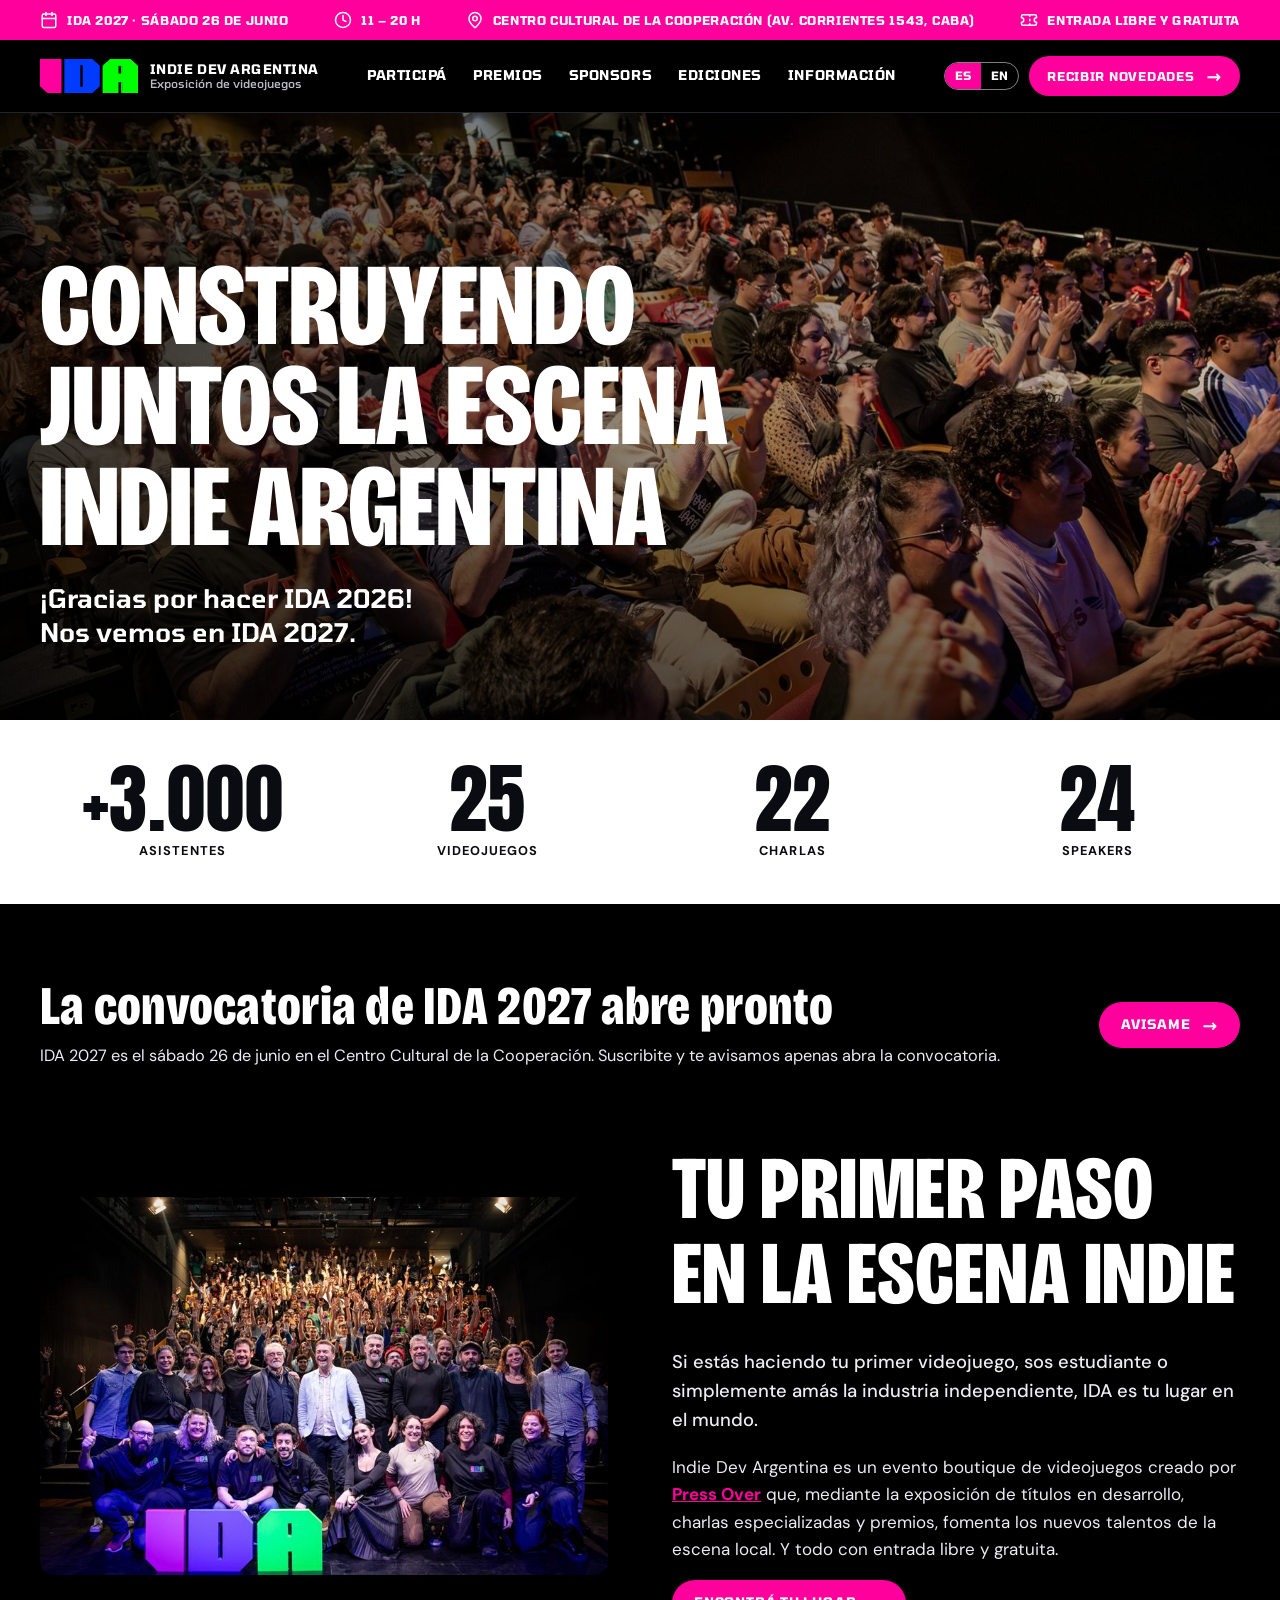
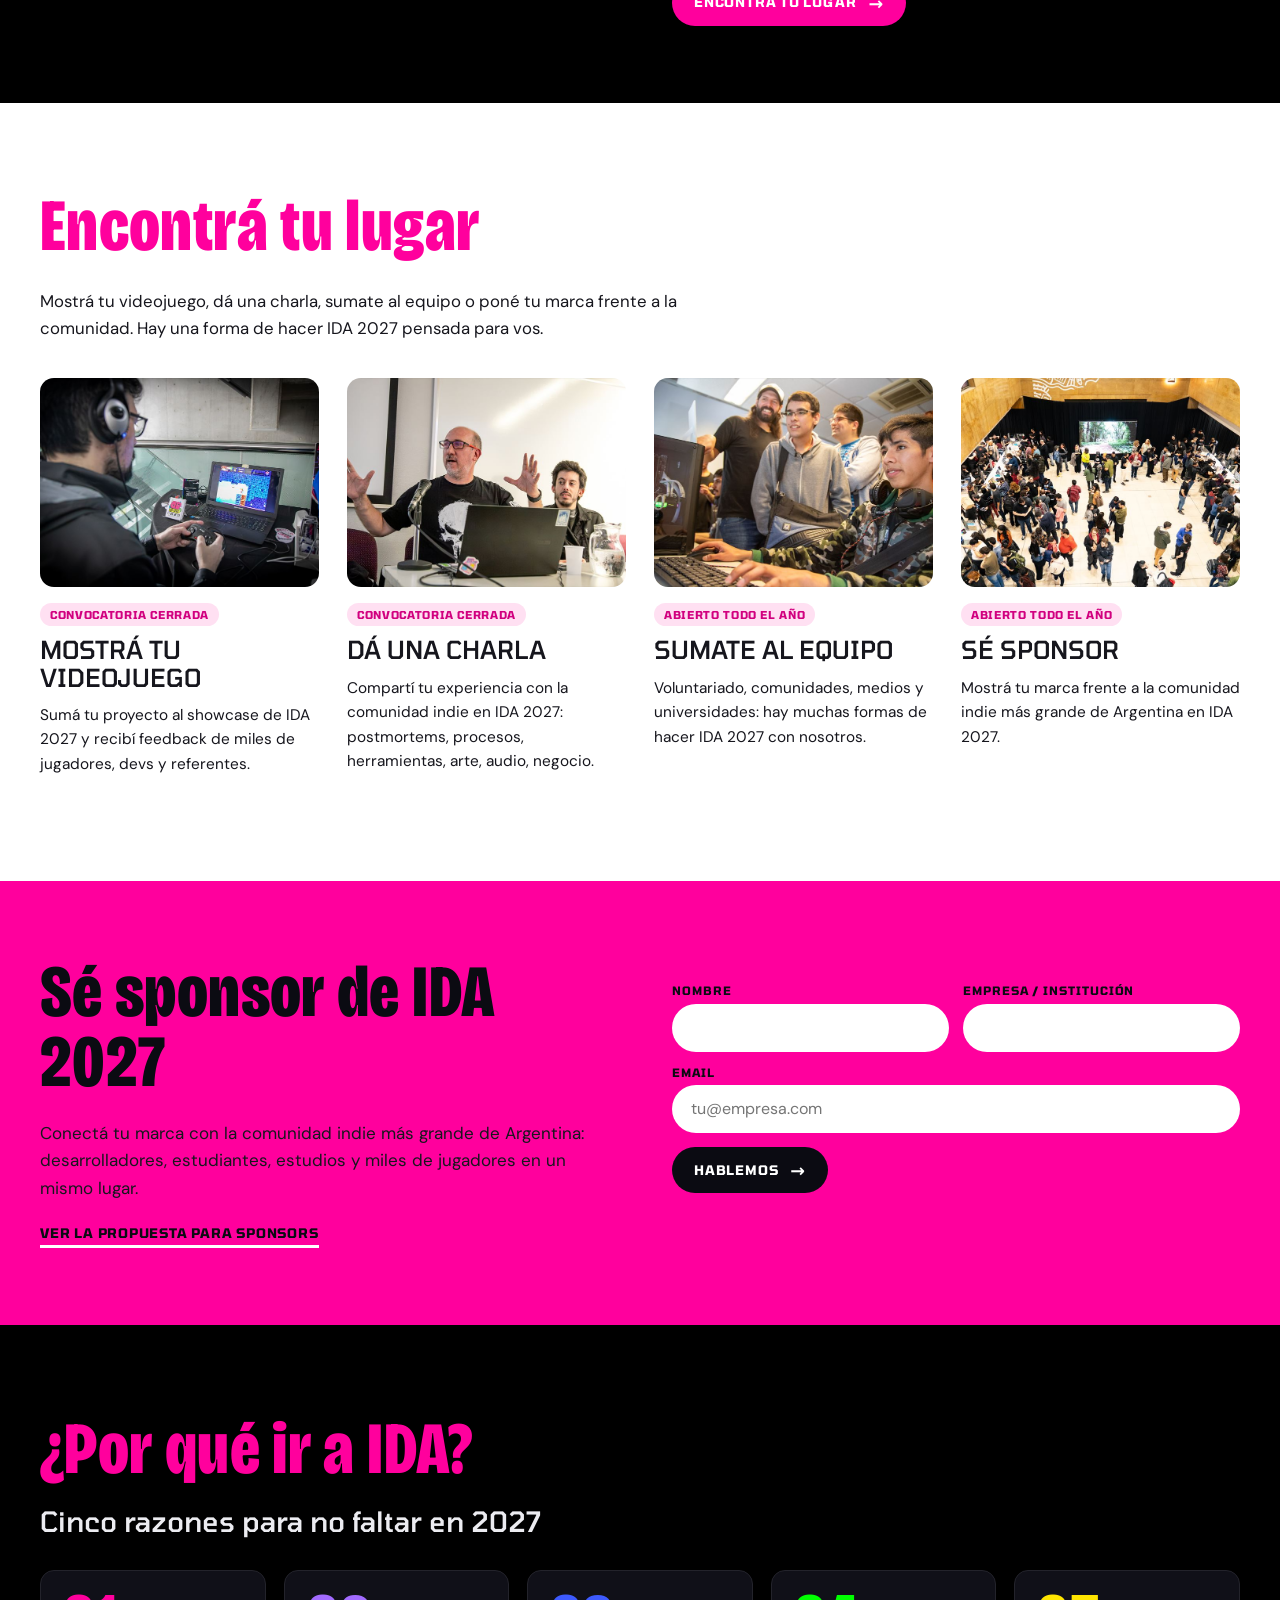
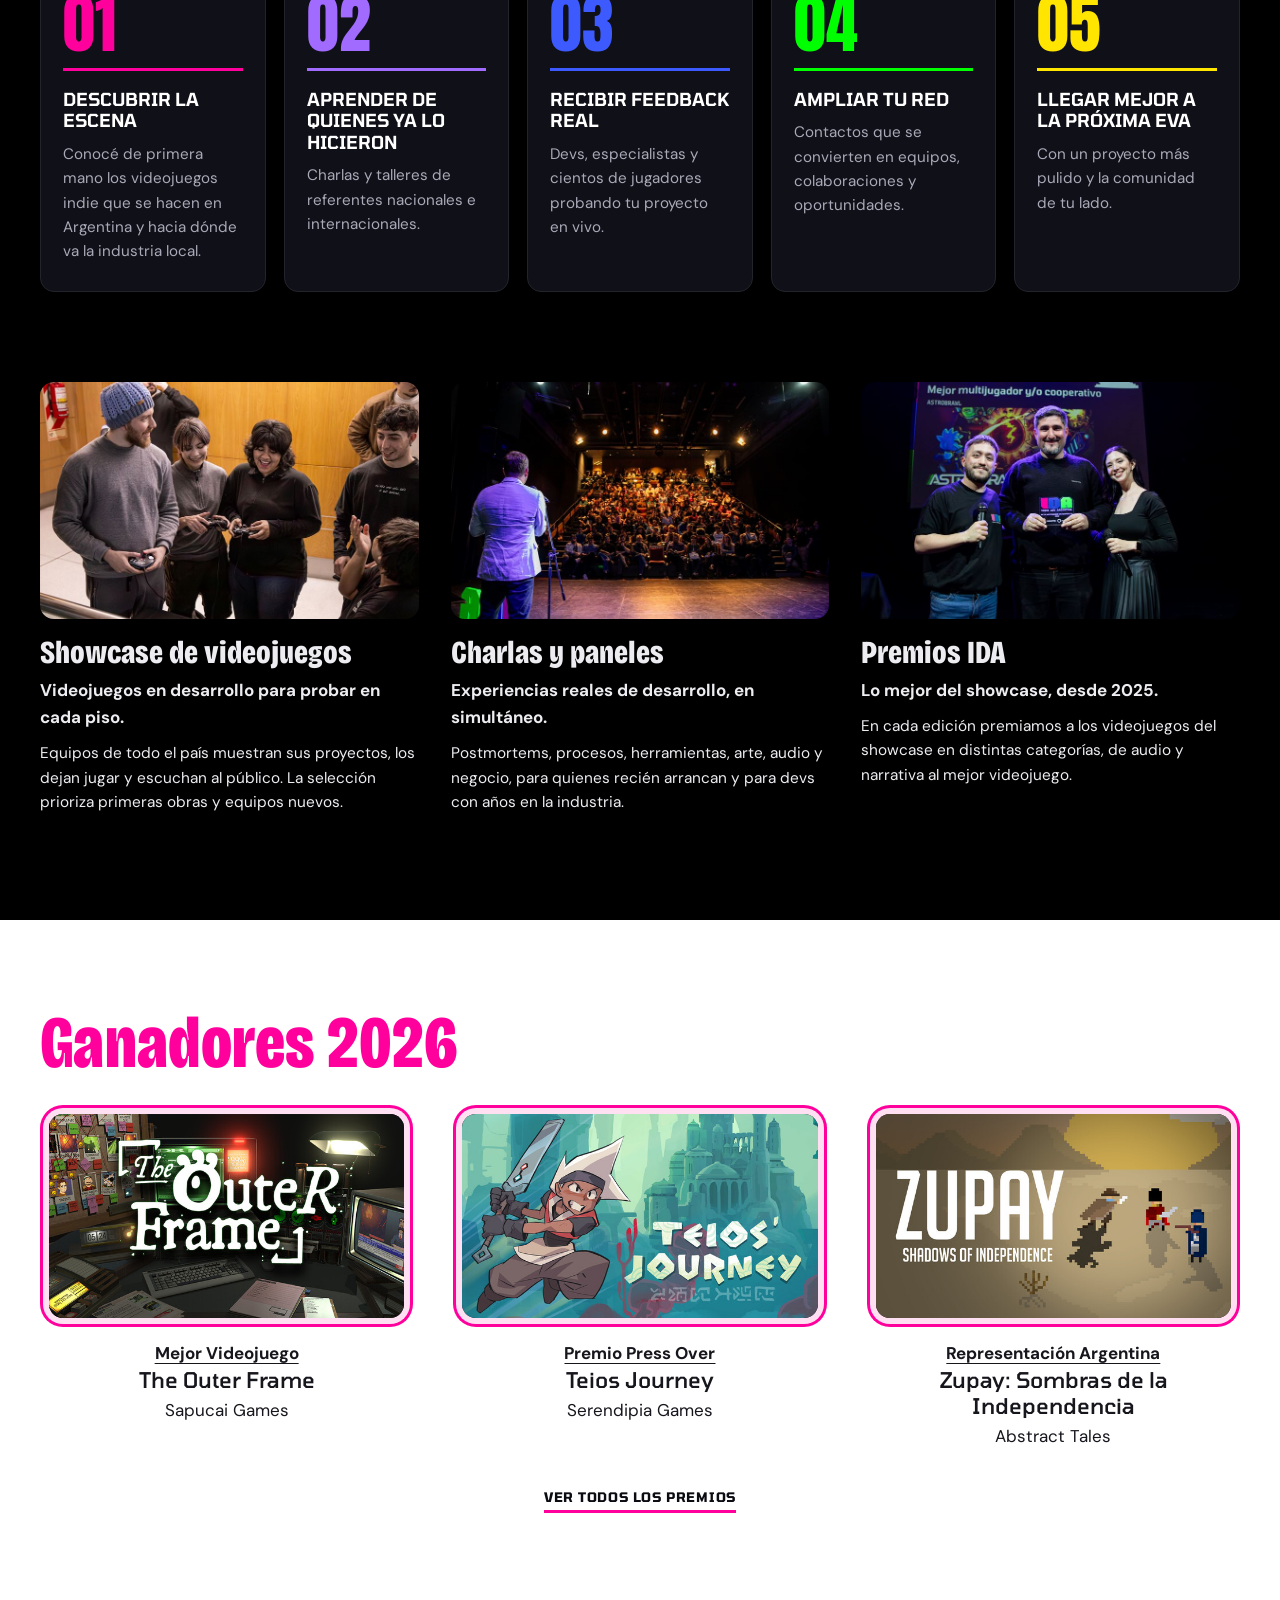
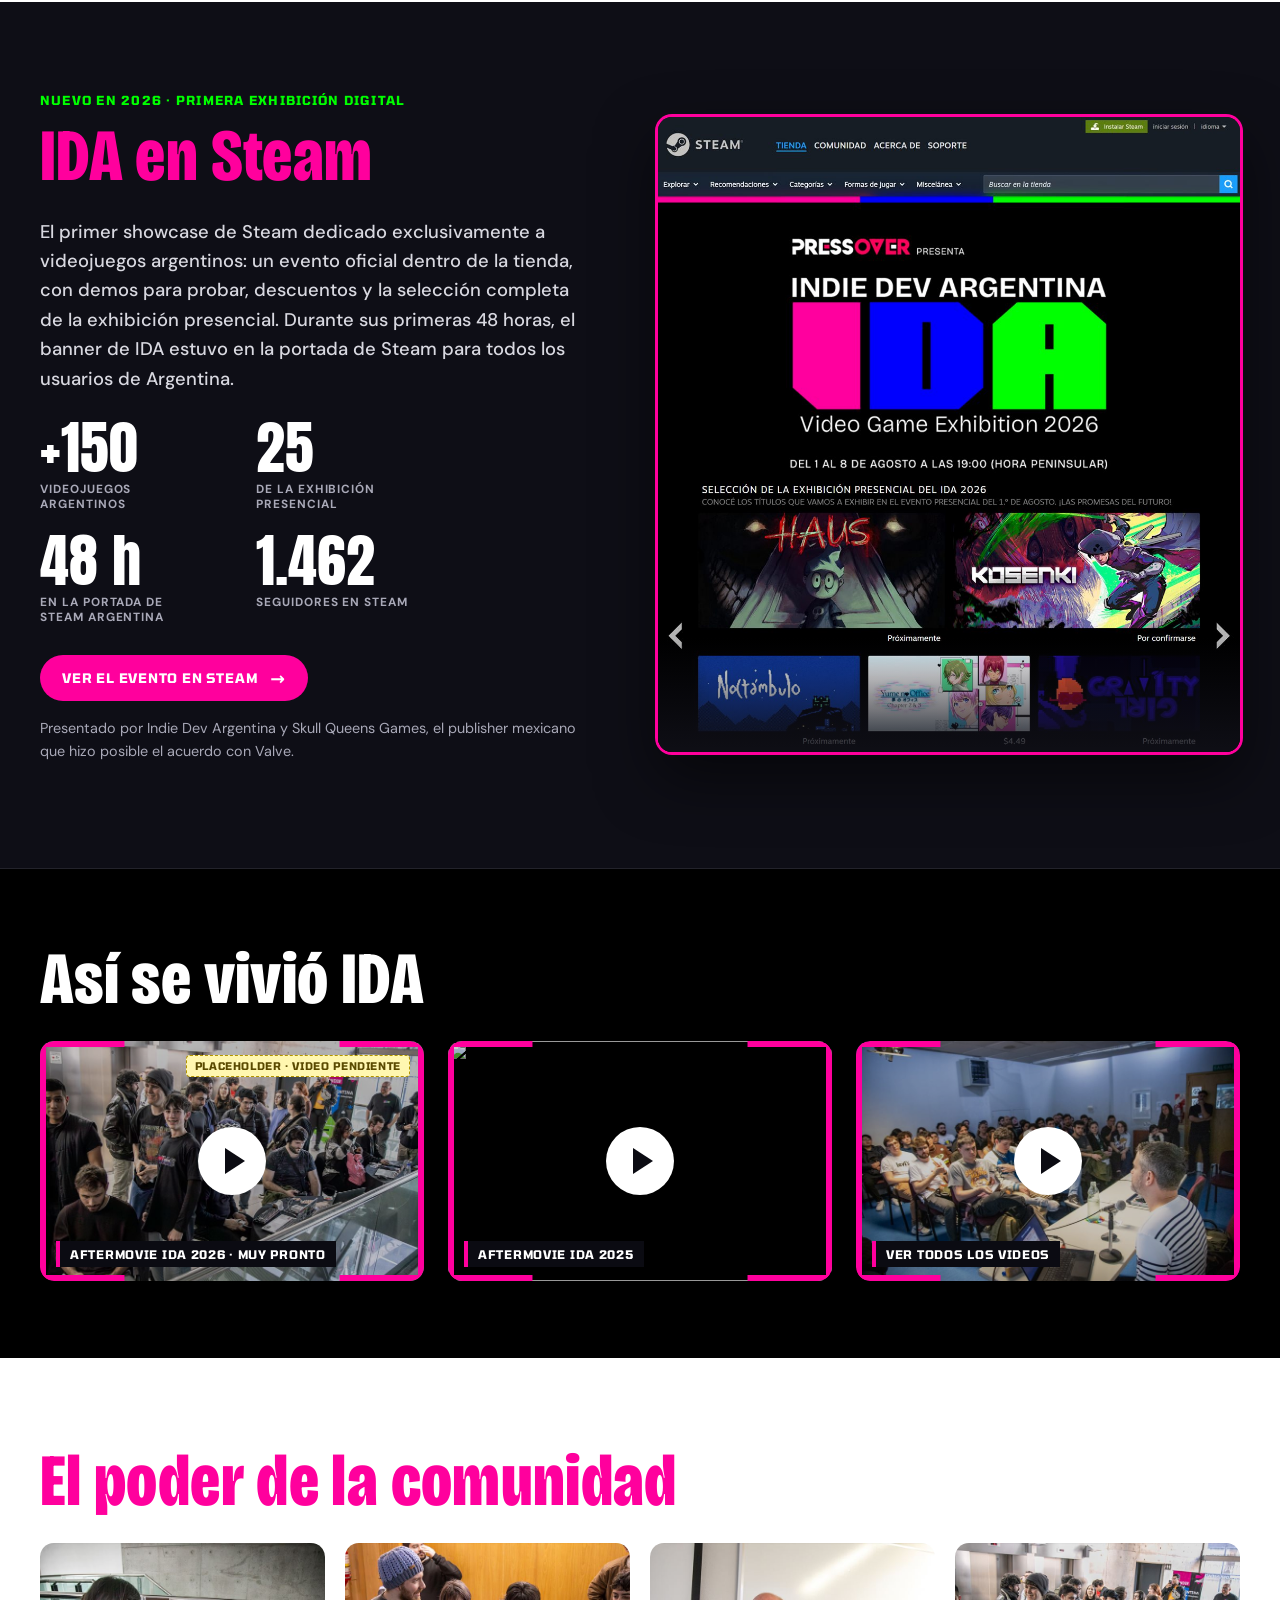
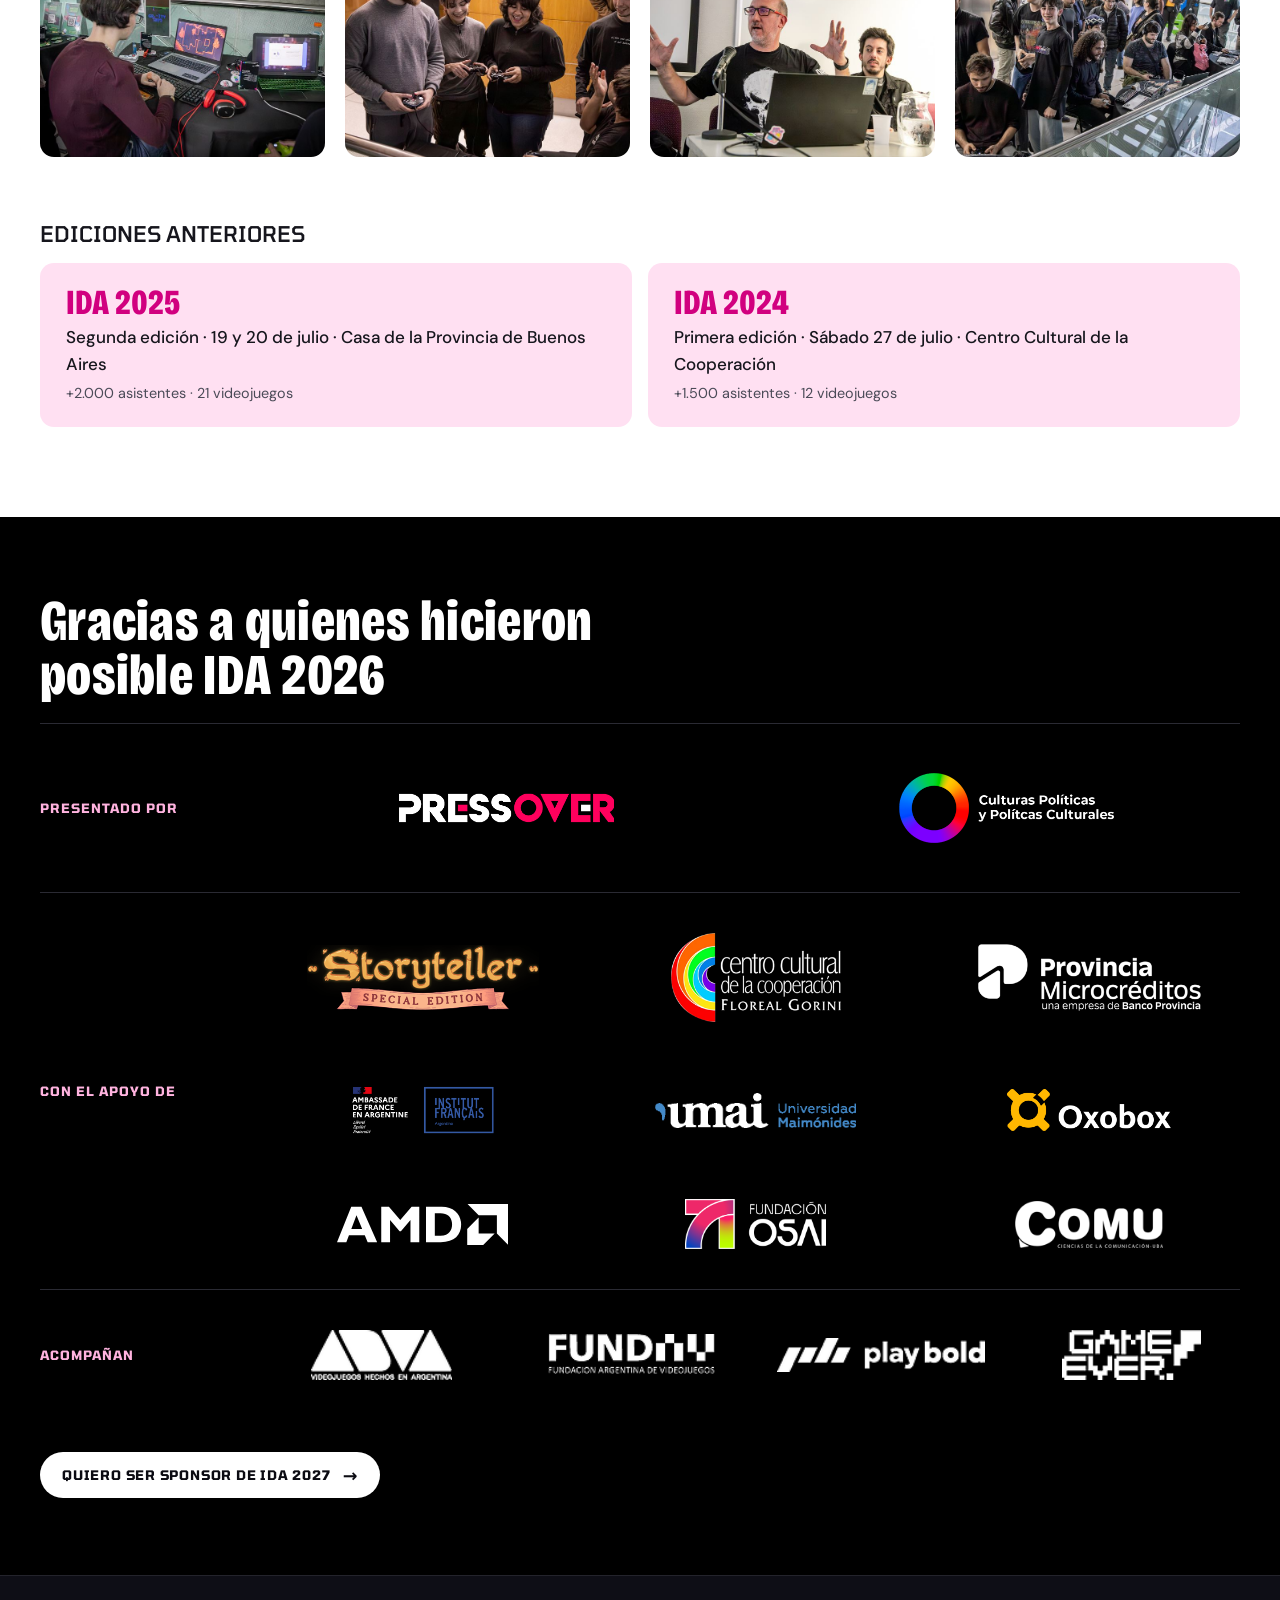
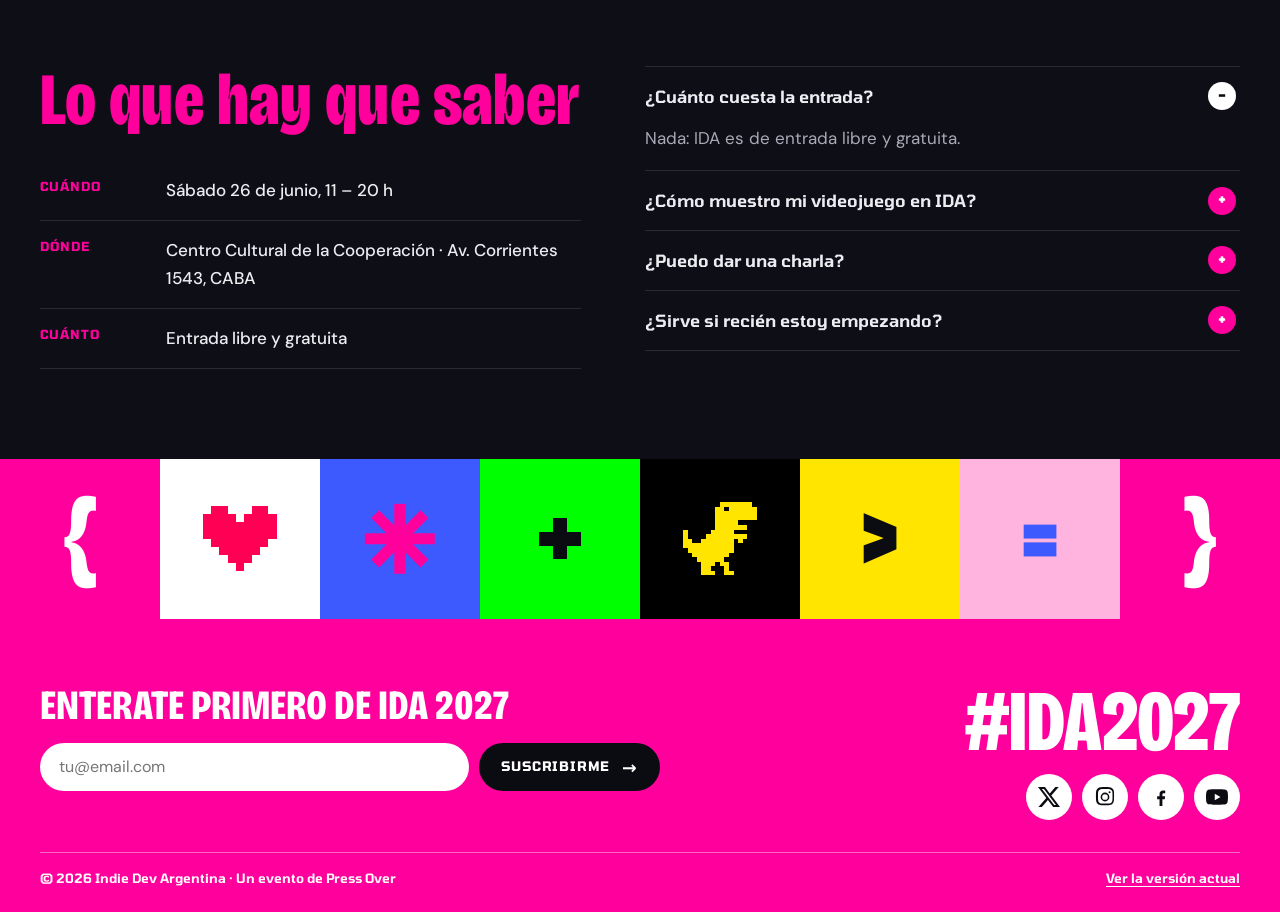
==== commit a0ba613c: "v2: evento boutique y título nuevo en la home Co-Authored-By: Claude Opus 5.5 <noreply@anthropic.com" ====
--- a/v2/index.html
+++ b/v2/index.html
@@ -45,9 +45,9 @@
     <div class="wrap split">
       <img class="split__img" src="../img/photos/group-26-800.jpg" srcset="../img/photos/group-26-800.jpg 800w, ../img/photos/group-26.jpg 1600w" sizes="(max-width: 960px) 100vw, 45vw" alt="Foto grupal de IDA 2026: el equipo, los speakers y el público con las manos en alto, detrás de las letras gigantes de IDA" data-i18n-attr="alt:about.alt" loading="lazy" width="800" height="533">
       <div>
-        <h2 class="display display--ink" data-i18n="about.title">Donde las ideas despiertan</h2>
+        <h2 class="display display--ink" data-i18n="about.title">Tu primer paso en la escena indie</h2>
         <p class="lead" data-i18n="about.lead">Si estás haciendo tu primer videojuego, sos estudiante o simplemente amás la industria independiente, IDA es tu lugar en el mundo.</p>
-        <p data-i18n="about.text">Indie Dev Argentina es el evento de videojuegos creado por <a href="https://pressover.news/" target="_blank" rel="noopener">Press Over</a> que, mediante la exposición de títulos en desarrollo, charlas especializadas y premios, fomenta los nuevos talentos de la escena local. Y todo con entrada libre y gratuita.</p>
+        <p data-i18n="about.text">Indie Dev Argentina es un evento boutique de videojuegos creado por <a href="https://pressover.news/" target="_blank" rel="noopener">Press Over</a> que, mediante la exposición de títulos en desarrollo, charlas especializadas y premios, fomenta los nuevos talentos de la escena local. Y todo con entrada libre y gratuita.</p>
         <a class="pill" href="#participa" data-i18n="about.cta">Encontrá tu lugar</a>
       </div>
     </div>
--- a/v2/v2.css
+++ b/v2/v2.css
@@ -13,7 +13,7 @@
   --mag-ink: #d1007f;     /* magenta para texto chico sobre blanco */
   --pink: #ffe0f2;
   --pink-2: #ffb3df;
-  --blue: #0000ff;
+  --blue: #3d5afe;       /* azul vibrante: el #0000ff puro casi no se ve sobre negro */
   --ink: #0b0b12;
   --black: #000;
   --green: #00ff00;
@@ -68,7 +68,7 @@
 /* Secciones oscuras: negro (y "ink" para alternar); dos oscuras seguidas se separan con una línea */
 .dark { background: var(--black); color: #ececf1; --muted: #a9a9b8; --line: #2a2a33; }
 .dark--ink { background: #0e0e16; }
-.statband + .dark, .dark + .dark:not(.band--flush):not(.section--top0) { border-top: 1px solid #23232b; }
+.dark + .dark:not(.band--flush):not(.section--top0) { border-top: 1px solid #23232b; }
 .dark .display--ink { color: #fff; }
 .dark .u-link { color: #fff; }
 .dark .u-link:hover { color: var(--mag); }
@@ -147,7 +147,7 @@
 .hero__date { font: 600 clamp(1.15rem, 2.2vw, 1.6rem)/1.3 var(--f-head); margin: 0; }
 
 /* ---------- Números ---------- */
-.statband { background: var(--black); color: #fff; padding: clamp(28px, 4vw, 44px) 0; }
+.statband { background: #fff; color: var(--ink); padding: clamp(28px, 4vw, 44px) 0; }
 .stats { display: grid; grid-template-columns: repeat(5, minmax(0, 1fr)); gap: 20px; text-align: center; }
 .stats--4 { grid-template-columns: repeat(4, minmax(0, 1fr)); }
 .stat b { display: block; font: 400 clamp(2.8rem, 6vw, 4.8rem)/.9 var(--f-num); letter-spacing: .01em; font-variant-numeric: tabular-nums; }
@@ -203,7 +203,7 @@
 .reasons { display: grid; grid-template-columns: repeat(5, minmax(0, 1fr)); gap: 18px; margin-top: 32px; }
 .reason { --c: var(--mag); position: relative; padding: 26px 22px 28px; border-radius: var(--radius); background: #101018; border: 1px solid #23232b; transition: transform .2s, border-color .2s; }
 .reason:nth-child(2) { --c: #a26bff; }
-.reason:nth-child(3) { --c: #5b7bff; }
+.reason:nth-child(3) { --c: var(--blue); }
 .reason:nth-child(4) { --c: var(--green); }
 .reason:nth-child(5) { --c: var(--yellow); }
 .reason:hover { transform: translateY(-4px); border-color: var(--c); }
@@ -241,6 +241,9 @@
 .steam__art { display: block; border-radius: var(--radius); overflow: hidden; box-shadow: 0 0 0 3px var(--mag); transition: transform .2s; }
 .steam__art:hover { transform: translateY(-4px); }
 .steam__art img { width: 100%; }
+/* Captura de la página de Steam: marco tipo ventana, con la parte de abajo desvaneciéndose */
+.steam__art--shot { position: relative; box-shadow: 0 0 0 3px var(--mag), 0 24px 60px rgba(0, 0, 0, .55); }
+.steam__art--shot::after { content: ""; position: absolute; left: 0; right: 0; bottom: 0; height: 18%; background: linear-gradient(transparent, rgba(16, 16, 24, .9)); pointer-events: none; }
 .steam__title { font: 800 condensed clamp(2.2rem, 4vw, 3.2rem)/.95 var(--f-display); color: var(--mag); margin: 0 0 18px; }
 
 /* ---------- Videos ---------- */
@@ -285,7 +288,7 @@
 .logos--even { --cw: 230px; --ch: 74px; display: grid; grid-template-columns: repeat(var(--cols, 4), minmax(0, 1fr)); justify-items: center; gap: 40px 32px; }
 .logos--even.logos--lg { --cw: 320px; --ch: 112px; }
 .logos--even > a, .logos--even > span { width: 100%; max-width: var(--cw); height: var(--ch); justify-content: center; }
-.logos--even img { max-width: 100%; max-height: 100%; }
+.logos--even img { width: var(--lw-l, auto); height: auto; max-width: 100%; max-height: 100%; }
 #sponsors .pill { margin-top: 32px; }
 
 /* ---------- Info + FAQ ---------- */
@@ -392,6 +395,7 @@
 .sponsors-compact .logos--even { --cw: 150px; --ch: 44px; grid-template-columns: repeat(auto-fill, 150px); justify-content: start; justify-items: start; gap: 22px 36px; }
 .sponsors-compact .logos--even.logos--lg { --cw: 200px; --ch: 62px; grid-template-columns: repeat(auto-fill, 200px); }
 .sponsors-compact .logos--even > a, .sponsors-compact .logos--even > span { justify-content: flex-start; }
+.sponsors-compact .logos--even img { width: var(--lw-m, auto); }
 
 /* Premio mayor del año: portada grande + laurel */
 .topwin { display: grid; grid-template-columns: minmax(0, 1.35fr) minmax(0, 1fr); gap: clamp(28px, 4vw, 56px); align-items: center; margin-bottom: clamp(40px, 5vw, 64px); }
@@ -409,6 +413,16 @@
 .topwin h3 { font: 800 condensed clamp(2.4rem, 5vw, 4rem)/.95 var(--f-display); text-transform: uppercase; margin-bottom: 10px; }
 .topwin__studio { font-weight: 600; margin-bottom: 8px; }
 .topwin__also { margin: 0; font-size: .92rem; color: var(--muted); }
+/* Sponsor que presenta un premio (ej.: Premio AMD): texto arriba, logo abajo */
+.award-by { display: flex; flex-direction: column; align-items: center; gap: 7px; margin: 4px 0 18px; }
+.award-by span { font: 700 .66rem/1.2 var(--f-head); text-transform: uppercase; letter-spacing: .12em; color: var(--muted); }
+.award-by img { height: 26px; width: auto; display: block; }
+.award-by a { display: block; transition: opacity .2s; }
+.award-by a:hover { opacity: .7; }
+.award-by--sm { margin: 14px 0 0; gap: 5px; }
+.award-by--sm span { font-size: .6rem; }
+.award-by--sm img { height: 16px; }
+.dark .award-by img { filter: brightness(0) invert(1); }
 .topwin__pic img { transition: transform .3s; }
 .edition .pgroup:first-of-type { border-top: 0; padding-top: 0; }
 
@@ -506,8 +520,10 @@
   .form-row { grid-template-columns: 1fr; }
   .form-inline { flex-direction: column; }
   .form-inline .pill { justify-content: center; }
-  .logos--even { --ch: 52px; grid-template-columns: repeat(2, minmax(0, 1fr)); gap: 28px 20px; }
-  .logos--even.logos--lg { --ch: 66px; }
+  .logos--even { --cw: 130px; --ch: 38px; grid-template-columns: repeat(2, minmax(0, 1fr)); gap: 26px 24px; }
+  .logos--even.logos--lg { --cw: 150px; --ch: 48px; }
+  .logos--even img, .sponsors-compact .logos--even img { width: var(--lw-s, auto); }
+  .tiers { gap: 26px; }
   .tiles { grid-template-columns: repeat(4, minmax(0, 1fr)); }
   .facts div { grid-template-columns: 1fr; gap: 2px; }
   .announce .pill { width: 100%; justify-content: center; }
